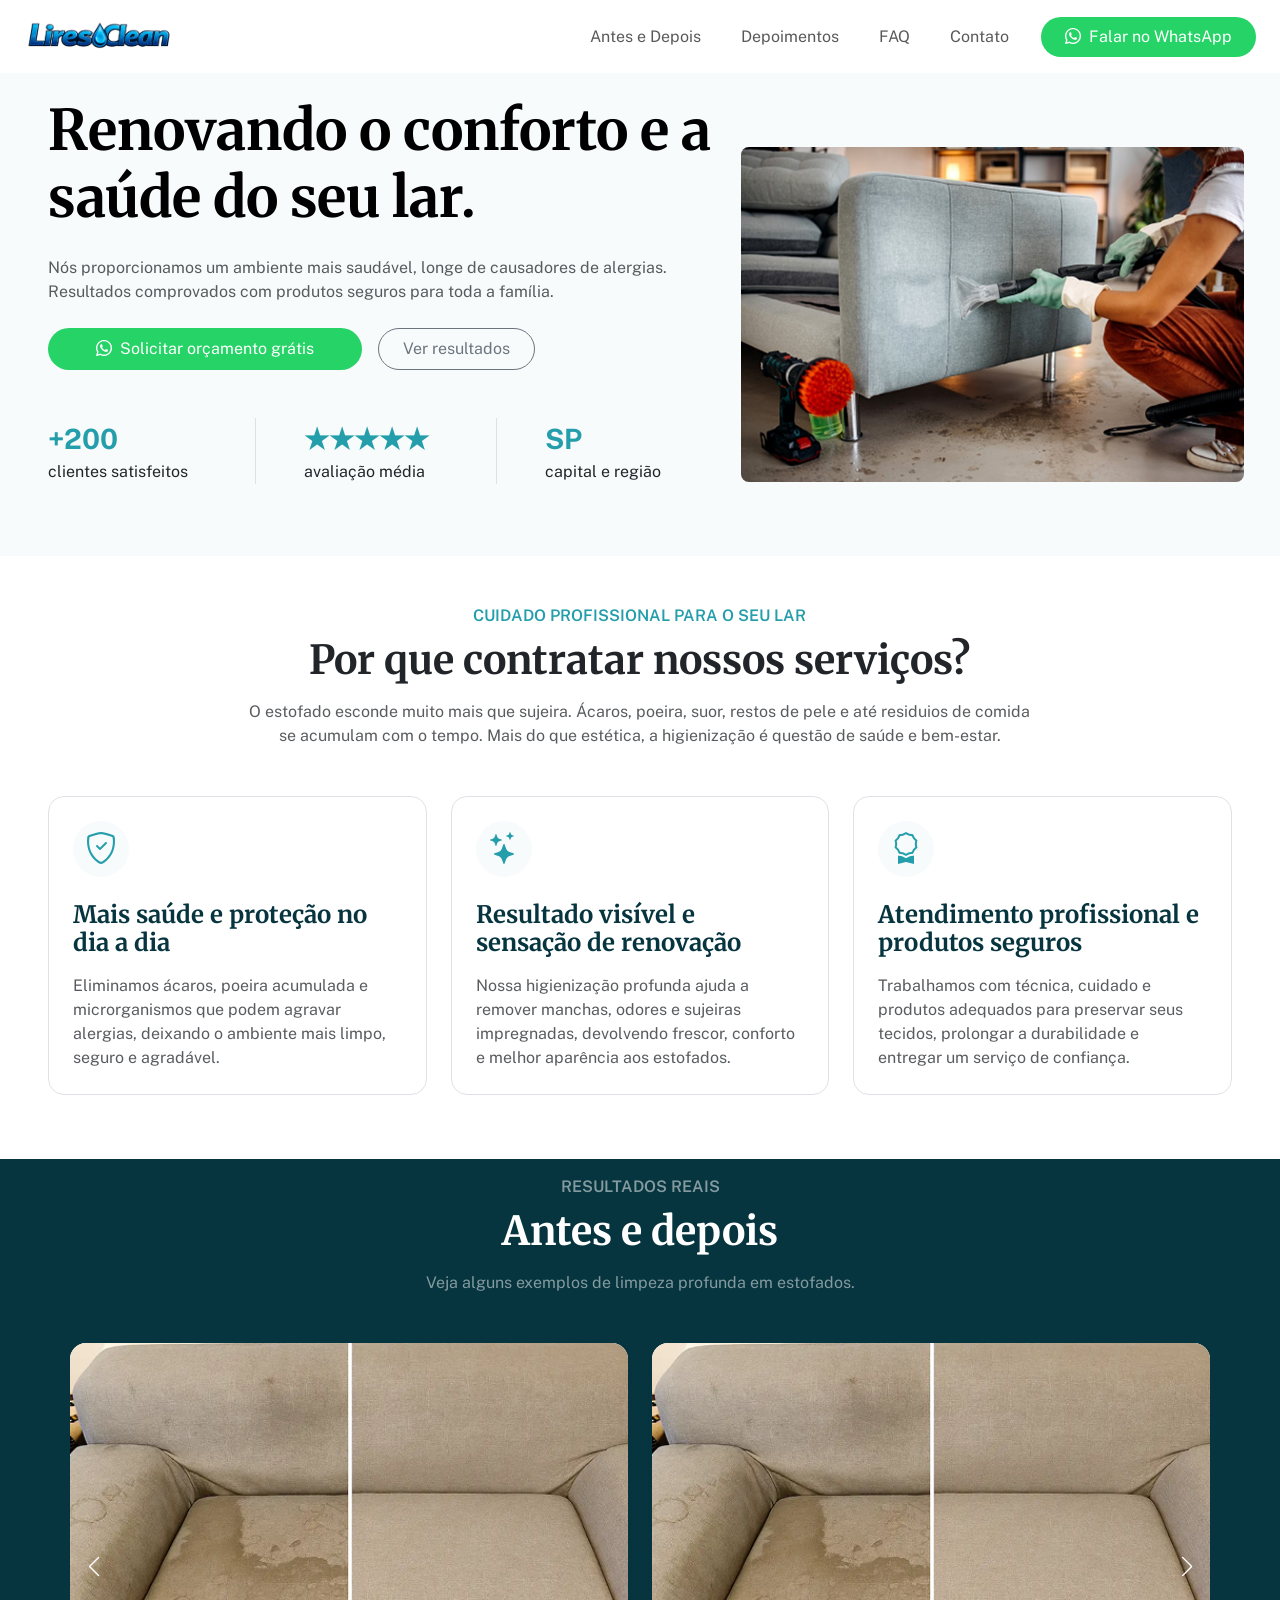
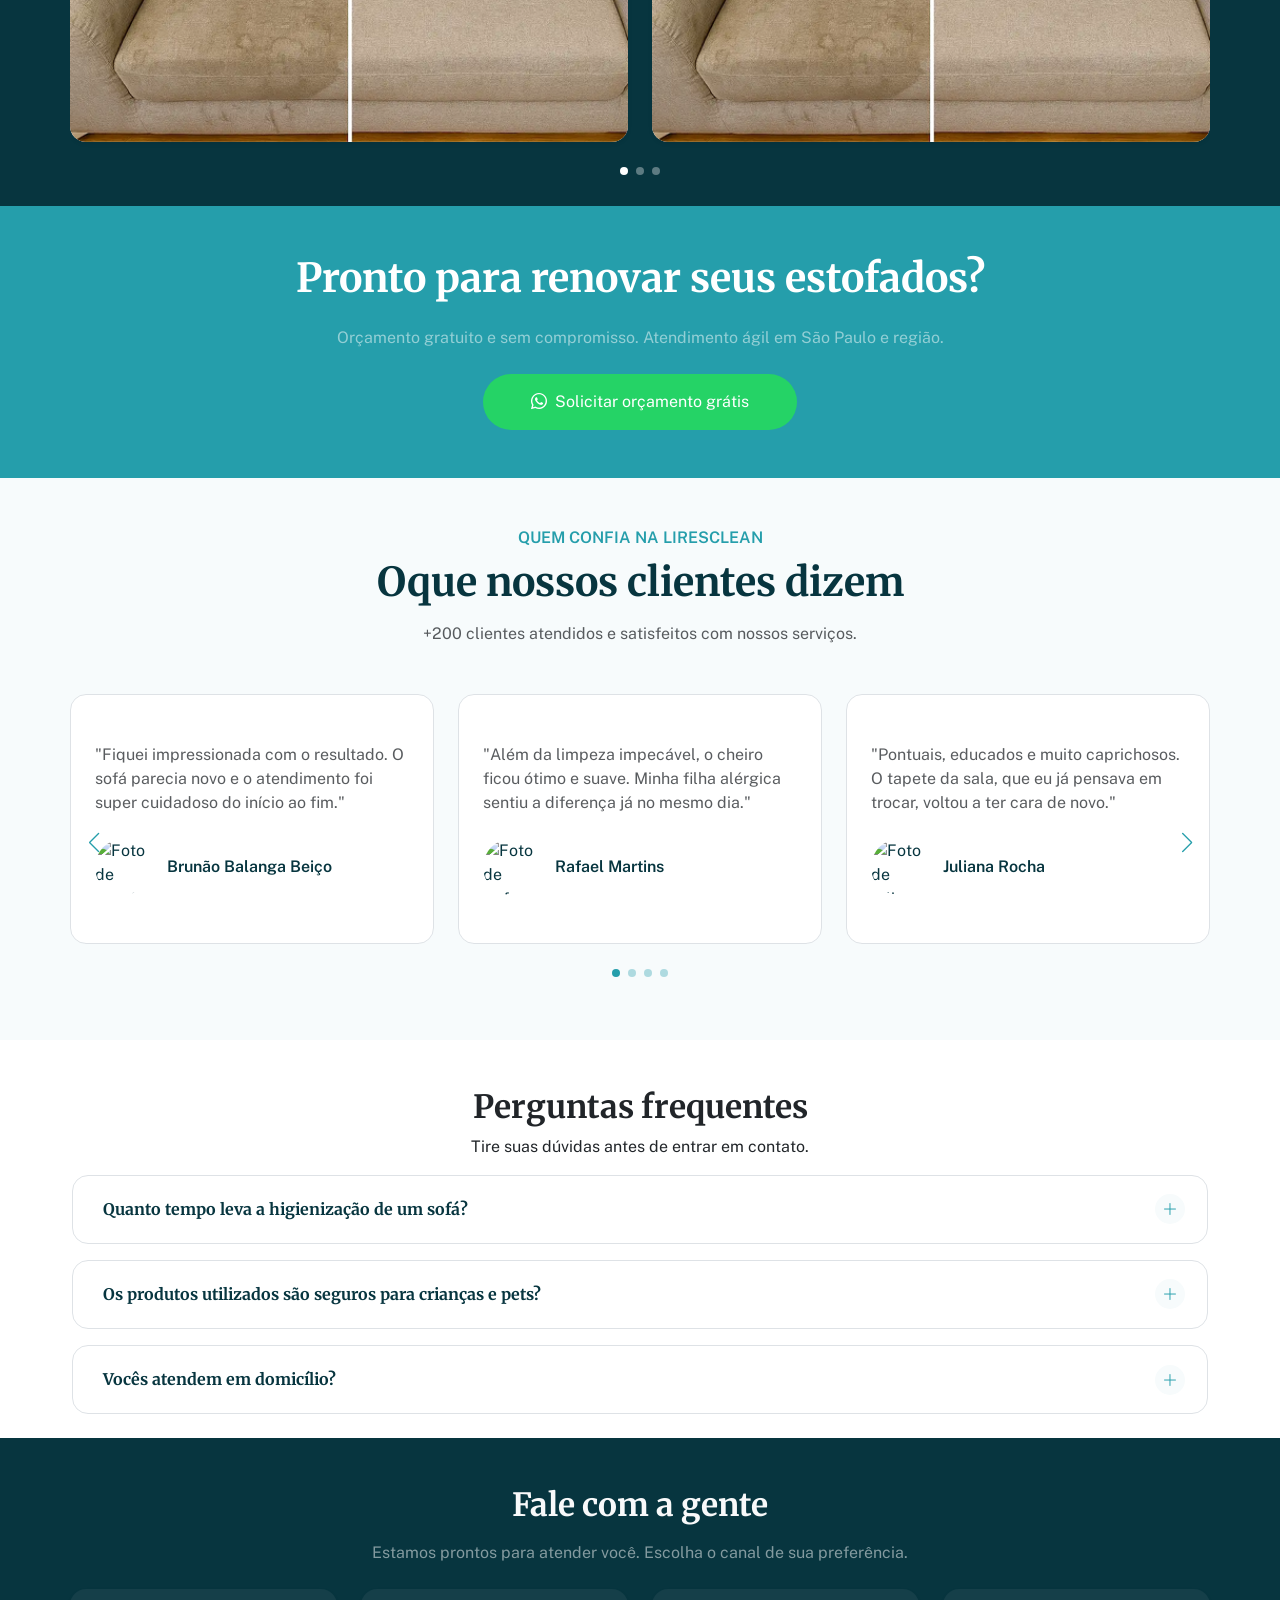
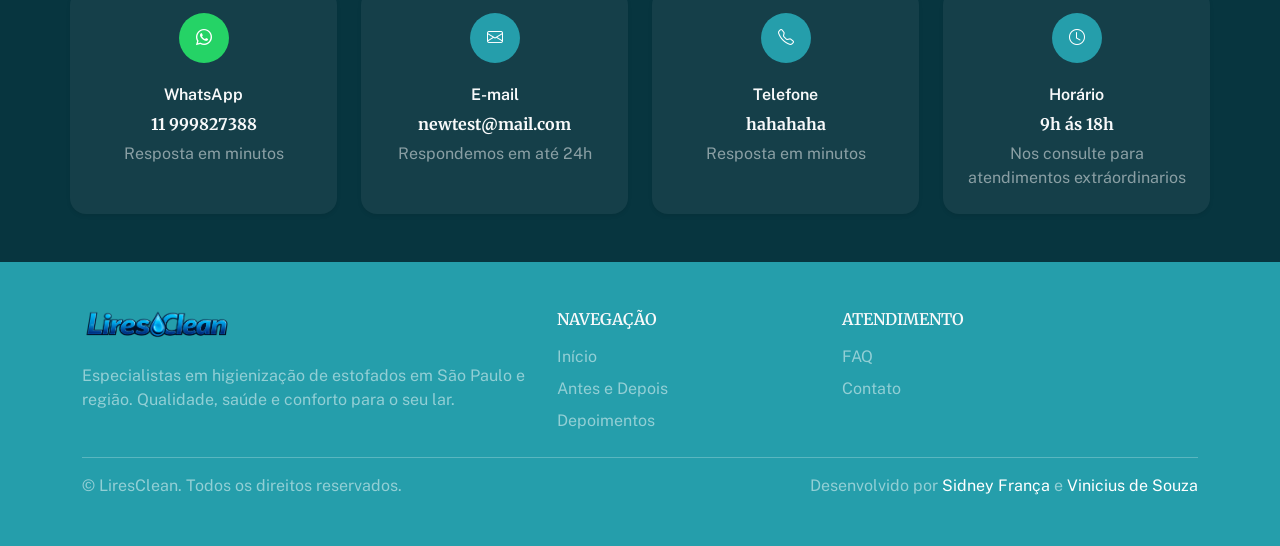
==== index.html @ acdab5f9 "chore: adiciona netlify identity widget" ====
<!doctype html>
<html lang="pt-BR">
  <head>
    <meta charset="UTF-8" />
    <meta name="viewport" content="width=device-width, initial-scale=1.0" />
    <title>
      LiresClean - Limpeza profunda e higienização residencial em São Paulo
    </title>

    <meta
      name="description"
      content="LiresClean oferece limpeza profunda e higienização residencial em São Paulo. Deixe sua casa mais saudável com produtos seguros para toda a família."
    />
    <meta
      name="keywords"
      content="limpeza profunda, higienização residencial, limpeza de estofados, limpeza de tapetes, São Paulo, casa saudável"
    />
    <meta name="author" content="LiresClean" />
    <meta name="robots" content="index, follow" />

    <link
      rel="apple-touch-icon"
      sizes="180x180"
      href="/assets/images/favicon/apple-touch-icon.png"
    />
    <link
      rel="icon"
      type="image/png"
      sizes="32x32"
      href="/assets/images/favicon/favicon-32x32.png"
    />
    <link
      rel="icon"
      type="image/png"
      sizes="16x16"
      href="/assets/images/favicon/favicon-16x16.png"
    />
    <link rel="manifest" href="/assets/images/favicon/site.webmanifest" />
    <script src="https://identity.netlify.com/v1/netlify-identity-widget.js"></script>

    <link rel="preconnect" href="https://fonts.googleapis.com" />
    <link rel="preconnect" href="https://fonts.gstatic.com" crossorigin />
    <link
      href="https://fonts.googleapis.com/css2?family=Merriweather:wght@700;900&family=Public+Sans:wght@400;500;600;700&display=swap"
      rel="stylesheet"
    />

    <link
      href="https://cdn.jsdelivr.net/npm/bootstrap@5.3.8/dist/css/bootstrap.min.css"
      rel="stylesheet"
      integrity="sha384-sRIl4kxILFvY47J16cr9ZwB07vP4J8+LH7qKQnuqkuIAvNWLzeN8tE5YBujZqJLB"
      crossorigin="anonymous"
    />

    <script
      src="https://cdn.jsdelivr.net/npm/bootstrap@5.3.8/dist/js/bootstrap.bundle.min.js"
      integrity="sha384-FKyoEForCGlyvwx9Hj09JcYn3nv7wiPVlz7YYwJrWVcXK/BmnVDxM+D2scQbITxI"
      crossorigin="anonymous"
      defer
    ></script>

    <script
      src="https://cdn.jsdelivr.net/npm/swiper@11/swiper-bundle.min.js"
      defer
    ></script>
    <script src="https://unpkg.com/aos@2.3.4/dist/aos.js" defer></script>
    <script src="./assets/js/content.js" defer></script>
    <script src="./assets/js/base.js" defer></script>

    <meta property="og:type" content="website" />
    <meta property="og:site_name" content="LiresClean" />
    <meta property="og:locale" content="pt_BR" />
    <meta
      property="og:title"
      content="LiresClean - Limpeza profunda e higienização residencial em São Paulo"
    />
    <meta
      property="og:description"
      content="Ambientes mais saudáveis, com limpeza profunda e produtos seguros para toda a família."
    />

    <link
      rel="stylesheet"
      href="https://cdn.jsdelivr.net/npm/bootstrap-icons@1.13.1/font/bootstrap-icons.min.css"
    />
    <link
      rel="stylesheet"
      href="https://cdn.jsdelivr.net/npm/swiper@11/swiper-bundle.min.css"
    />
    <link rel="stylesheet" href="https://unpkg.com/aos@2.3.4/dist/aos.css" />
    <link rel="stylesheet" href="./assets/css/base.css" />
  </head>

  <body>
    <header>
      <nav
        class="navbar navbar-expand-lg bg-brand-light bg-white py-3 px-3 px-lg-4"
        aria-label="Eleventh navbar example"
      >
        <div class="container-fluid px-0">
          <a
            class="navbar-brand d-flex align-items-center me-0"
            href="#hero-section"
          >
            <img
              src="assets/images/logo.png"
              alt="LiresClean Logo"
              class="img-fluid"
              style="width: 150px"
            />
          </a>

          <button
            class="navbar-toggler border-0 px-0"
            type="button"
            data-bs-toggle="collapse"
            data-bs-target="#navbarsExample09"
            aria-controls="navbarsExample09"
            aria-expanded="false"
            aria-label="Toggle navigation"
          >
            <span class="navbar-toggler-icon"></span>
          </button>

          <div class="collapse navbar-collapse pt-3 pt-lg-0" id="navbarsExample09">
            <ul
              class="navbar-nav ms-auto mb-3 mb-lg-0 align-items-lg-center gap-lg-2"
            >
              <li class="nav-item">
                <a class="nav-link px-lg-3" href="#results-section">
                  Antes e Depois
                </a>
              </li>
              <li class="nav-item">
                <a class="nav-link px-lg-3" href="#testemonials-section">
                  Depoimentos
                </a>
              </li>
              <li class="nav-item">
                <a class="nav-link px-lg-3" href="#faq-section"> FAQ </a>
              </li>
              <li class="nav-item">
                <a class="nav-link px-lg-3" href="#contact-section">
                  Contato
                </a>
              </li>
            </ul>

            <div class="d-grid d-lg-flex justify-content-lg-end ms-lg-3">
              <a
                class="btn btn-whatsapp rounded-pill px-4 py-2 d-inline-flex align-items-center justify-content-center gap-2"
                href=""
                data-whatsapp-link
              >
                <i class="bi bi-whatsapp"></i>
                Falar no WhatsApp
              </a>
            </div>
          </div>
        </div>
      </nav>
    </header>

    <main class="">
      <section
        id="hero-section"
        class="bg-brand-light px-3 px-lg-5 py-3 py-lg-4"
        aria-labelledby="hero-title"
      >
        <div class="row align-items-center justify-content-between rounded-3">
          <div class="col-lg-7" data-aos="fade-up">
            <h1 id="hero-title" class="display-4 fw-bold text-body-emphasis">
              Renovando o conforto e a saúde do seu lar
            </h1>
            <p id="hero-description" class="text-muted my-3 my-lg-4 fs-sm">
              Nós proporcionamos um ambiente mais saudável, longe de causadores
              de alergias. Resultados comprovados com produtos seguros para toda
              a família.
            </p>

            <div
              class="d-grid gap-2 d-md-flex justify-content-md-start my-4"
            >
              <a
                class="btn btn-whatsapp rounded-pill px-3 px-md-5 py-2 py-md-2 me-md-2 text-nowrap d-inline-flex align-items-center justify-content-center gap-2"
                href=""
                data-whatsapp-link
              >
                <i class="bi bi-whatsapp"></i>
                Solicitar orçamento grátis
              </a>
              <a
                class="btn btn-outline-secondary rounded-pill px-3 px-md-4 py-2 py-md-2 text-nowrap"
                href="#resultados"
              >
                Ver resultados
              </a>
            </div>

            <div
              class="d-flex flex-row flex-nowrap my-3 my-md-5"
            >
              <div class="d-flex flex-column flex-fill mb-0">
                <span class="fw-bold fs-3 fs-lg-2 text-brand">+200</span>
                <span class="fs-sm">clientes satisfeitos</span>
              </div>
              <div
                class="d-flex flex-column flex-fill mb-0 border-start ps-3 ps-md-5"
              >
                <span class="fw-bold fs-3 fs-lg-2 text-brand">★★★★★</span>
                <span class="fs-sm">avaliação média</span>
              </div>
              <div
                class="d-flex flex-column flex-fill mb-0 border-start ps-3 ps-md-5"
              >
                <span class="fw-bold fs-3 fs-lg-2 text-brand">SP</span>
                <span class="fs-sm">capital e região</span>
              </div>
            </div>
          </div>
          <div
            class="col-lg-5 px-2 px-lg-0 mt-3 mt-lg-0"
            data-aos="fade-left"
            data-aos-delay="100"
          >
            <img
              id="hero-image"
              class="rounded-3 img-fluid"
              src="./assets/images/hero-img.png"
              alt="Equipe LiresClean realizando limpeza profissional de estofados em São Paulo"
              loading="lazy"
            />
          </div>
        </div>
      </section>

      <section
        id="cards-section"
        class="p-4 p-md-5"
        aria-label="Nossos serviços"
        data-aos="fade-up"
      >
        <div class="row justify-content-center" data-aos="fade-up">
          <div class="col-lg-8 text-center">
            <p class="text-uppercase fw-semibold text-brand mb-2">
              Cuidado profissional para o seu lar
            </p>
            <h2 class="h1 fw-bold text-center mb-3">
              Por que contratar nossos serviços?
            </h2>
            <p class="text-muted mb-5">
             O estofado esconde muito mais que sujeira. Ácaros, poeira, suor, restos de pele e até residuios de comida se acumulam com o tempo. Mais do que estética, a higienização é questão de saúde e bem-estar.
            </p>
          </div>
        </div>

        <div class="row row-cols-1 row-cols-md-3 g-4">
          <div class="col" data-aos="fade-up" data-aos-delay="0">
            <article class="card h-100 border border-1 rounded-4">
              <div class="card-body d-flex flex-column p-3 p-lg-4">
                <div
                  class="testimonial-avatar mb-4 d-inline-flex align-items-center justify-content-center rounded-circle bg-brand-light text-brand fs-2"
                >
                  <i class="bi bi-shield-check" aria-hidden="true"></i>
                </div>
                <h3 class="card-title fw-bold h4 mb-3 text-brand-dark">
                  Mais saúde e proteção no dia a dia
                </h3>
                <p class="card-text text-muted mb-0">
                  Eliminamos ácaros, poeira acumulada e microrganismos que podem
                  agravar alergias, deixando o ambiente mais limpo, seguro e
                  agradável.
                </p>
              </div>
            </article>
          </div>

          <div class="col" data-aos="fade-up" data-aos-delay="100">
            <article class="card h-100 border border-1 rounded-4">
              <div class="card-body d-flex flex-column p-3 p-lg-4">
                <div
                  class="testimonial-avatar mb-4 d-inline-flex align-items-center justify-content-center rounded-circle bg-brand-light text-brand fs-2"
                >
                  <i class="bi bi-stars" aria-hidden="true"></i>
                </div>
                <h3 class="card-title fw-bold h4 mb-3 text-brand-dark">
                  Resultado visível e sensação de renovação
                </h3>
                <p class="card-text text-muted mb-0">
                  Nossa higienização profunda ajuda a remover manchas, odores e
                  sujeiras impregnadas, devolvendo frescor, conforto e melhor
                  aparência aos estofados.
                </p>
              </div>
            </article>
          </div>

          <div class="col" data-aos="fade-up" data-aos-delay="200">
            <article class="card h-100 border border-1 rounded-4">
              <div class="card-body d-flex flex-column p-3 p-lg-4">
                <div
                  class="testimonial-avatar mb-4 d-inline-flex align-items-center justify-content-center rounded-circle bg-brand-light text-brand fs-2"
                >
                  <i class="bi bi-award" aria-hidden="true"></i>
                </div>
                <h3 class="card-title fw-bold h4 mb-3 text-brand-dark">
                  Atendimento profissional e produtos seguros
                </h3>
                <p class="card-text text-muted mb-0">
                  Trabalhamos com técnica, cuidado e produtos adequados para
                  preservar seus tecidos, prolongar a durabilidade e entregar um
                  serviço de confiança.
                </p>
              </div>
            </article>
          </div>
        </div>
      </section>

      <section
        id="results-section"
        class="bg-brand-dark px-3 px-lg-5 py-3 mt-3"
        data-aos="fade-up"
      >
        <div class="container px-0">
          <div
            class="row justify-content-center text-center mb-4 mb-lg-5"
            data-aos="fade-up"
          >
            <div class="col-lg-8">
              <p class="text-uppercase fw-semibold text-white-50 mb-2">
                Resultados reais
              </p>
              <h2 id="results-title" class="display-6 fw-bold text-white mb-3">
                Antes e depois
              </h2>
              <p class="text-white-50 mb-0">
                Veja alguns exemplos de limpeza profunda em estofados.
              </p>
            </div>
          </div>

          <!-- //SWIPPER DO ANTES E DEPOIS AQUI -->
          <div class="swiper results-swiper" data-aos="zoom-in-up">
            <div class="swiper-wrapper mb-5"></div>

            <div class="swiper-pagination"></div>
            <div class="swiper-button-prev text-white"></div>
            <div class="swiper-button-next text-white"></div>
          </div>
          <!-- //FIM SWIPPER ANTES E DEPOIS -->
        </div>
      </section>

      <section
        id="cta-section"
        class="m-0 bg-brand-primary p-5 text-center"
        data-aos="fade-up"
      >
        <h2 class="h1 text-white fw-bold mb-4" data-aos="fade-up">
          Pronto para renovar seus estofados?
        </h2>
        <p class="text-white-50 mb-4" data-aos="fade-up" data-aos-delay="100">
          Orçamento gratuito e sem compromisso. Atendimento ágil em São Paulo e
          região.
        </p>
        <a
          class="btn btn-whatsapp rounded-pill px-3 px-md-5 py-3 py-md-3 text-nowrap d-inline-flex align-items-center justify-content-center gap-2"
          href=""
          data-whatsapp-link
          data-aos="zoom-in"
          data-aos-delay="150"
        >
          <i class="bi bi-whatsapp"></i>
          Solicitar orçamento grátis
        </a>
      </section>

      <section
        id="testemonials-section"
        class="px-3 px-lg-5 py-5 bg-brand-light"
        data-aos="fade-up"
      >
        <div class="container px-0">
          <div
            class="row justify-content-center text-center mb-4 mb-lg-5"
            data-aos="fade-up"
          >
            <div class="col-lg-8">
              <p class="text-uppercase fw-semibold text-brand mb-2">
                Quem confia na LiresClean
              </p>
              <h2 class="display-6 fw-bold text-brand-dark mb-3">
                Oque nossos clientes dizem
              </h2>
              <p class="text-muted mb-0">
                +200 clientes atendidos e satisfeitos com nossos serviços.
              </p>
            </div>
          </div>

          <div
            class="swiper testimonials-swiper"
            data-aos="zoom-in-up"
            data-aos-delay="100"
          >
            <div class="swiper-wrapper mb-5"></div>

            <div class="swiper-pagination"></div>
            <div class="swiper-button-prev text-brand"></div>
            <div class="swiper-button-next text-brand"></div>
          </div>
        </div>
      </section>

      <section id="faq-section" class="m-4 px-md-5" data-aos="fade-up">
        <h2 class="text-center fw-bold mt-5" data-aos="fade-up">
          Perguntas frequentes
        </h2>
        <p class="text-center" data-aos="fade-up" data-aos-delay="100">
          Tire suas dúvidas antes de entrar em contato.
        </p>
        <div id="faqAccordion"></div>
      </section>

      <section
        id="contact-section"
        class="bg-brand-dark text-light px-3 px-lg-5 py-5"
        data-aos="fade-up"
      >
        <div class="container px-0">
          <h2 class="pb-2 text-center fw-bold" data-aos="fade-up">
            Fale com a gente
          </h2>
          <p
            class="text-white-50 mb-4 text-center"
            data-aos="fade-up"
            data-aos-delay="100"
          >
            Estamos prontos para atender você. Escolha o canal de sua
            preferência.
          </p>

          <div
            class="row row-cols-1 row-cols-sm-2 row-cols-lg-4 g-3 g-lg-4 justify-content-center"
          >
            <div class="col d-flex" data-aos="fade-up" data-aos-delay="0">
              <div
                class="card feature-card h-100 w-100 border-0 rounded-4 text-light bg-brand-back shadow-sm"
              >
                <div
                  class="card-body d-flex flex-column align-items-center text-center p-4"
                >
                  <div
                    class="feature-icon mb-3 d-flex align-items-center justify-content-center rounded-circle bg-whatsapp"
                    style="width: 50px; height: 50px"
                  >
                    <i class="bi bi-whatsapp text-white"></i>
                  </div>
                  <p class="m-0 mt-1 fw-semibold">WhatsApp</p>
                  <h3
                    id="contact-whatsapp-number"
                    class="mt-2 mb-2 fw-bold fs-6"
                  >
                    (11) 9999-9999
                  </h3>
                  <p class="mb-0 text-white-50">Resposta em minutos</p>
                </div>
              </div>
            </div>

            <div class="col d-flex" data-aos="fade-up" data-aos-delay="100">
              <div
                class="card feature-card h-100 w-100 border-0 rounded-4 text-light bg-brand-back shadow-sm"
              >
                <div
                  class="card-body d-flex flex-column align-items-center text-center p-4"
                >
                  <div
                    class="feature-icon mb-3 d-flex align-items-center justify-content-center rounded-circle bg-brand-primary"
                    style="width: 50px; height: 50px"
                  >
                    <i class="bi bi-envelope text-white"></i>
                  </div>
                  <p class="m-0 mt-1 fw-semibold">E-mail</p>
                  <h3 id="contact-email" class="mt-2 mb-2 fw-bold fs-6">
                    contato@liresclean.com.br
                  </h3>
                  <p class="mb-0 text-white-50">Respondemos em até 24h</p>
                </div>
              </div>
            </div>

            <div class="col d-flex" data-aos="fade-up" data-aos-delay="200">
              <div
                class="card feature-card h-100 w-100 border-0 rounded-4 text-light bg-brand-back shadow-sm"
              >
                <div
                  class="card-body d-flex flex-column align-items-center text-center p-4"
                >
                  <div
                    class="feature-icon mb-3 d-flex align-items-center justify-content-center rounded-circle bg-brand-primary"
                    style="width: 50px; height: 50px"
                  >
                    <i class="bi bi-telephone text-white"></i>
                  </div>
                  <p class="m-0 mt-1 fw-semibold">Telefone</p>
                  <h3 id="contact-phone" class="mt-2 mb-2 fw-bold fs-6">
                    +55 9999-9999
                  </h3>
                  <p class="mb-0 text-white-50">Resposta em minutos</p>
                </div>
              </div>
            </div>

            <div class="col d-flex" data-aos="fade-up" data-aos-delay="300">
              <div
                class="card feature-card h-100 w-100 border-0 rounded-4 text-light bg-brand-back shadow-sm"
              >
                <div
                  class="card-body d-flex flex-column align-items-center text-center p-4"
                >
                  <div
                    class="feature-icon mb-3 d-flex align-items-center justify-content-center rounded-circle bg-brand-primary"
                    style="width: 50px; height: 50px"
                  >
                    <i class="bi bi-clock text-white"></i>
                  </div>
                  <p class="m-0 mt-1 fw-semibold">Horário</p>
                  <h3 id="contact-hours" class="mt-2 mb-2 fw-bold fs-6">
                    Seg–Sex: 8h–18h
                  </h3>
                  <p class="mb-0 text-white-50">Nos consulte para atendimentos extráordinarios</p>
                </div>
              </div>
            </div>
          </div>
        </div>
      </section>
    </main>

    <footer class="bg-brand-primary text-light py-5">
      <div class="container">
        <div class="row g-4 align-items-start">
          <div class="col-lg-5">
            <a class="d-inline-block mb-3" href="#hero-section">
              <img
                src="assets/images/logo.png"
                alt="LiresClean"
                class="img-fluid"
                style="width: 150px"
              />
            </a>
            <p class="text-white-50 mb-3">
              Especialistas em higienização de estofados em São Paulo e região.
              Qualidade, saúde e conforto para o seu lar.
            </p>
          </div>

          <div class="col-6 col-lg-3">
            <h3 class="h6 text-uppercase fw-semibold mb-3">Navegação</h3>
            <ul class="nav flex-column gap-2">
              <li class="nav-item">
                <a href="#hero-section" class="nav-link p-0 text-white-50"
                  >Início</a
                >
              </li>

              <li class="nav-item">
                <a href="#results-section" class="nav-link p-0 text-white-50"
                  >Antes e Depois</a
                >
              </li>
              <li class="nav-item">
                <a
                  href="#testemonials-section"
                  class="nav-link p-0 text-white-50"
                  >Depoimentos</a
                >
              </li>
            </ul>
          </div>

          <div class="col-6 col-lg-4">
            <h3 class="h6 text-uppercase fw-semibold mb-3">Atendimento</h3>
            <ul class="nav flex-column gap-2 mb-3">
              <li class="nav-item">
                <a href="#faq-section" class="nav-link p-0 text-white-50"
                  >FAQ</a
                >
              </li>
              <li class="nav-item">
                <a href="#contact-section" class="nav-link p-0 text-white-50"
                  >Contato</a
                >
              </li>
            </ul>
          </div>
        </div>

        <div class="border-top border-light border-opacity-25 mt-4 pt-3">
          <div
            class="d-flex flex-column flex-lg-row justify-content-between gap-2"
          >
            <p class="text-white-50 mb-0">
              &copy; LiresClean. Todos os direitos reservados.
            </p>
            <p class="text-white-50 mb-0">
              Desenvolvido por
              <a
                href="https://www.linkedin.com/in/sidney-fran%C3%A7a-86724b28b/"
                class="text-white text-decoration-none"
                >Sidney França</a
              >
              e
              <a href="" class="text-white text-decoration-none"
                >Vinicius de Souza</a
              >
            </p>
          </div>
        </div>
      </div>
    </footer>
    <script>
      if (window.netlifyIdentity) {
        window.netlifyIdentity.on("init", function (user) {
          if (!user) {
            window.netlifyIdentity.on("login", function () {
              document.location.href = "/admin/";
            });
          }
        });
      }
    </script>
  </body>
</html>
---- assets/css/base.css ----
* {
  box-sizing: border-box;
}

:root {
  --color-primary: #259eab;
  --color-dark: #07353f;
  --color-back: #153F49;
  --color-light: #f7fbfc;
  --color-whatsapp-green: #25d366;

  --font-heading: "Merriweather", serif;
  --font-body: "Public Sans", sans-serif;

  --bs-body-font-family: var(--font-body);
}

body {
  margin: 0;
  font-family: var(--font-body);
}

h1,
h2,
h3,
h4,
h5,
h6,
.navbar-brand {
  font-family: var(--font-heading);
}

.bg-brand-primary {
  background-color: var(--color-primary);
}

.bg-brand-light {
  background-color: var(--color-light);
}

.text-brand {
  color: var(--color-primary);
}

.text-brand-dark {
  color: var(--color-dark);
}

.bg-brand-dark {
  background-color: var(--color-dark);
}

img {
  max-width: 100%;
  height: auto;
  display: block;
  object-fit: cover;
}

.bg-brand-back {
  background-color: var(--color-back);
}

.bg-whatsapp {
  background-color: var(--color-whatsapp-green);
  color: #fff;
}

.btn-whatsapp {
  background-color: var(--color-whatsapp-green);
  color: #fff;
  border: none;
}

.btn-whatsapp:hover {
  background-color: #1ebd5a;
  color: #fff;
}

a {
  text-decoration: none;
}

.results-swiper .swiper-button-next::after,
.results-swiper .swiper-button-prev::after,
.testimonials-swiper .swiper-button-next::after,
.testimonials-swiper .swiper-button-prev::after {
  font-size: 1.25rem;
}

.results-swiper .swiper-pagination-bullet {
  background: #fff;
  opacity: 0.35;
}

.results-swiper .swiper-pagination-bullet-active {
  opacity: 1;
}

.testimonials-swiper .swiper-pagination-bullet {
  background: var(--color-primary);
  opacity: 0.35;
}

.testimonials-swiper .swiper-pagination-bullet-active {
  opacity: 1;
}

.testimonial-avatar {
  width: 56px;
  height: 56px;
}
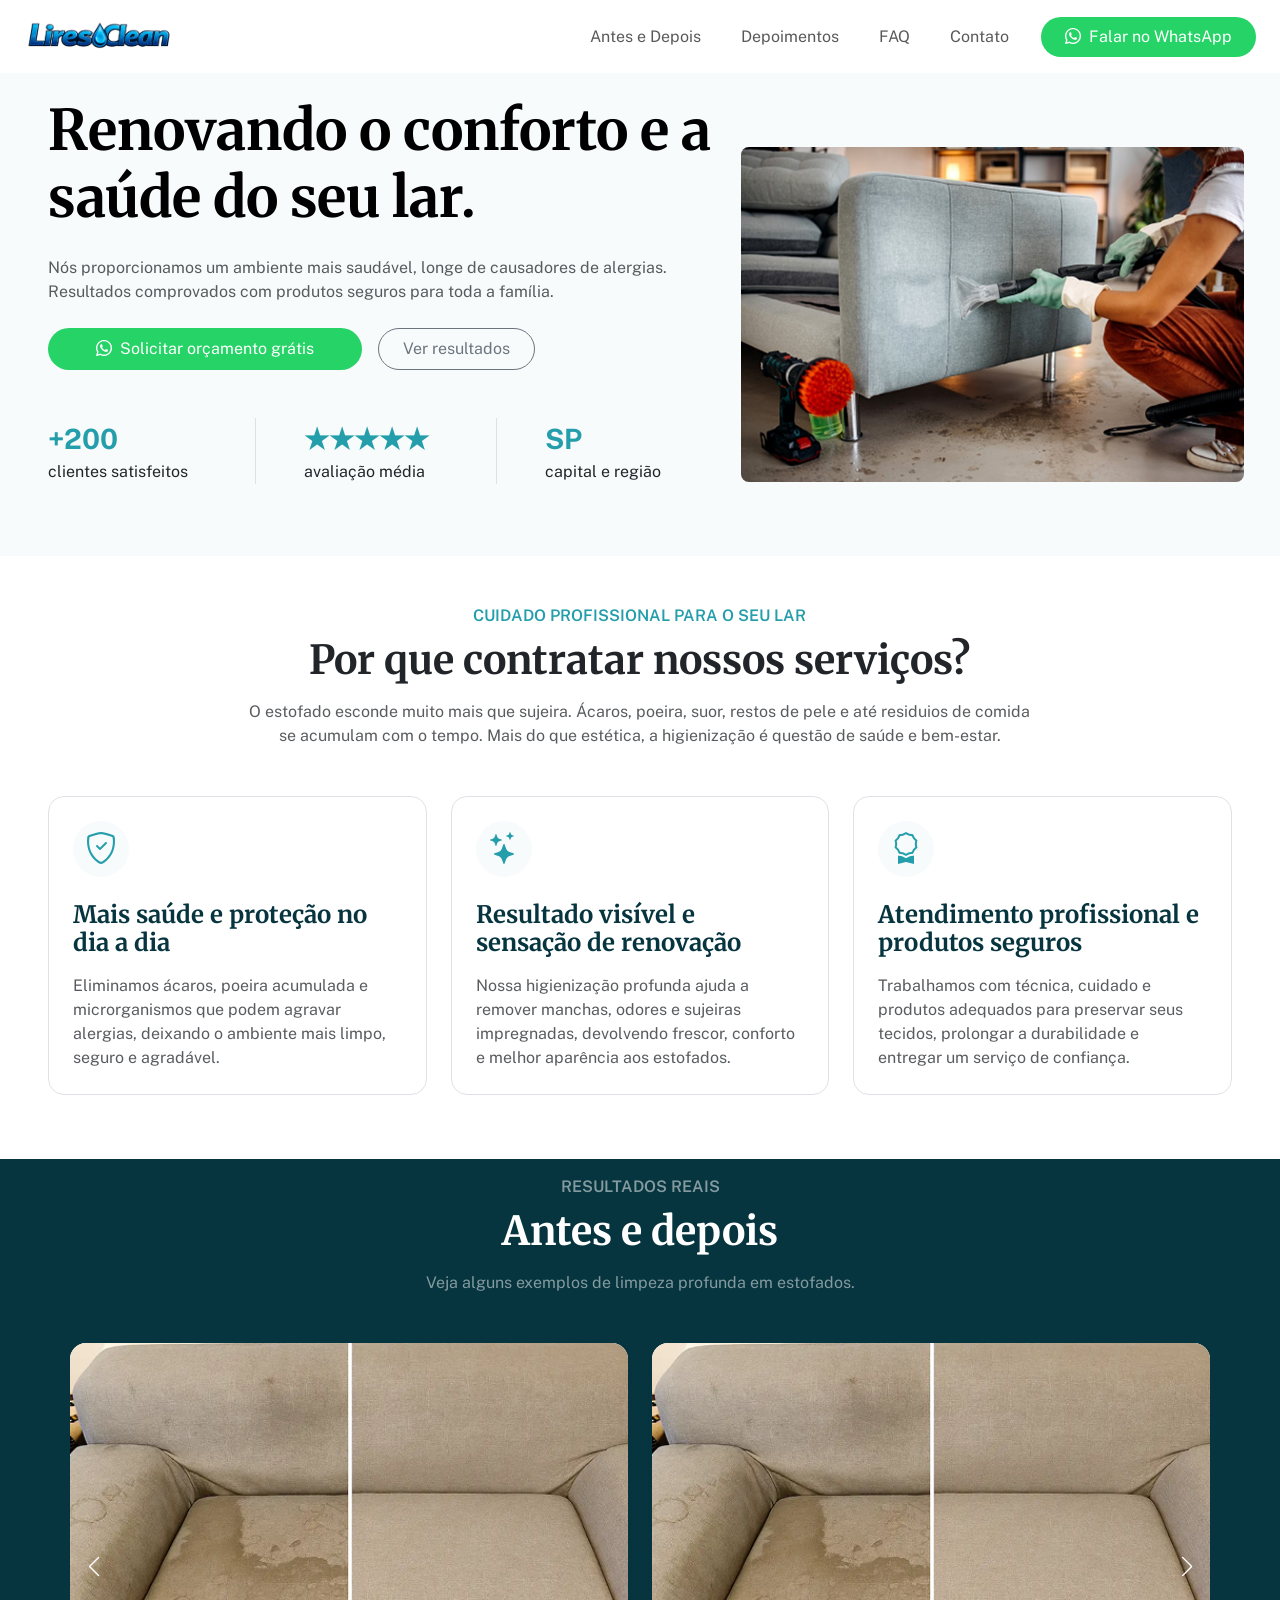
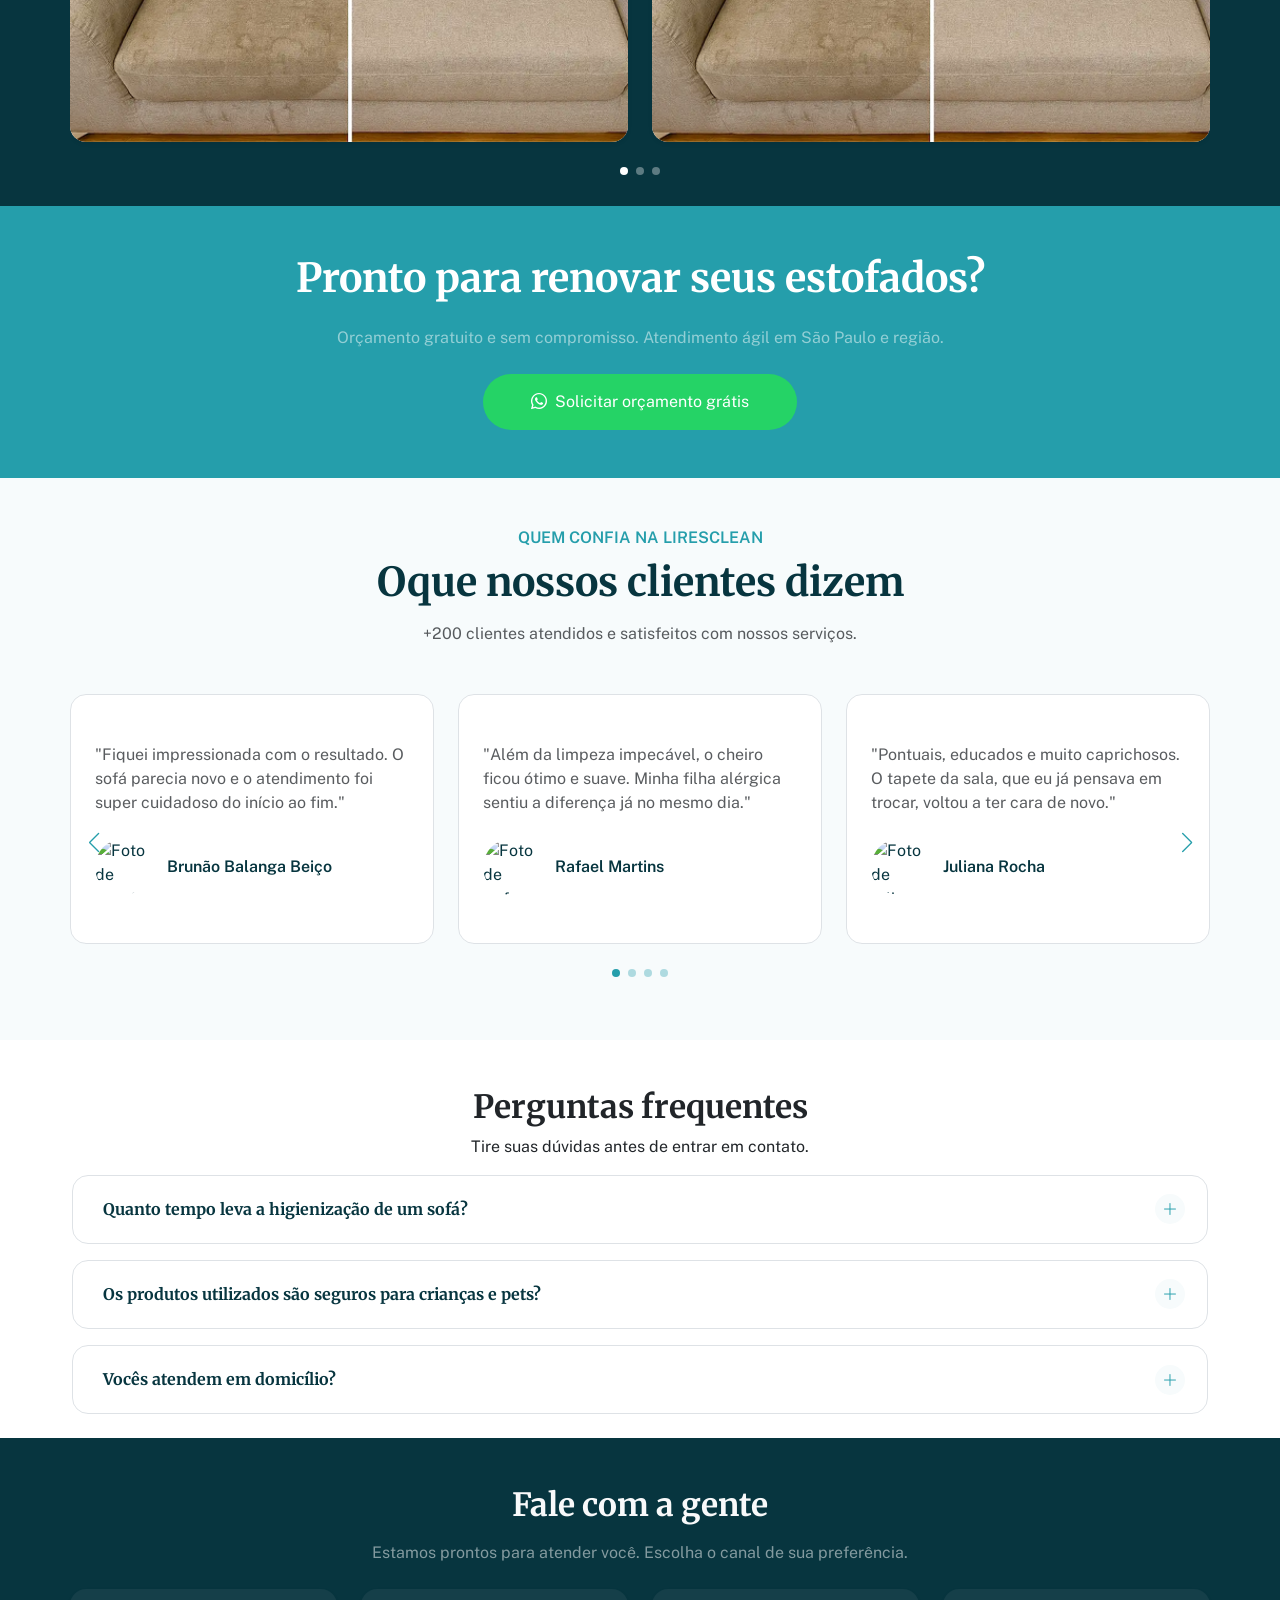
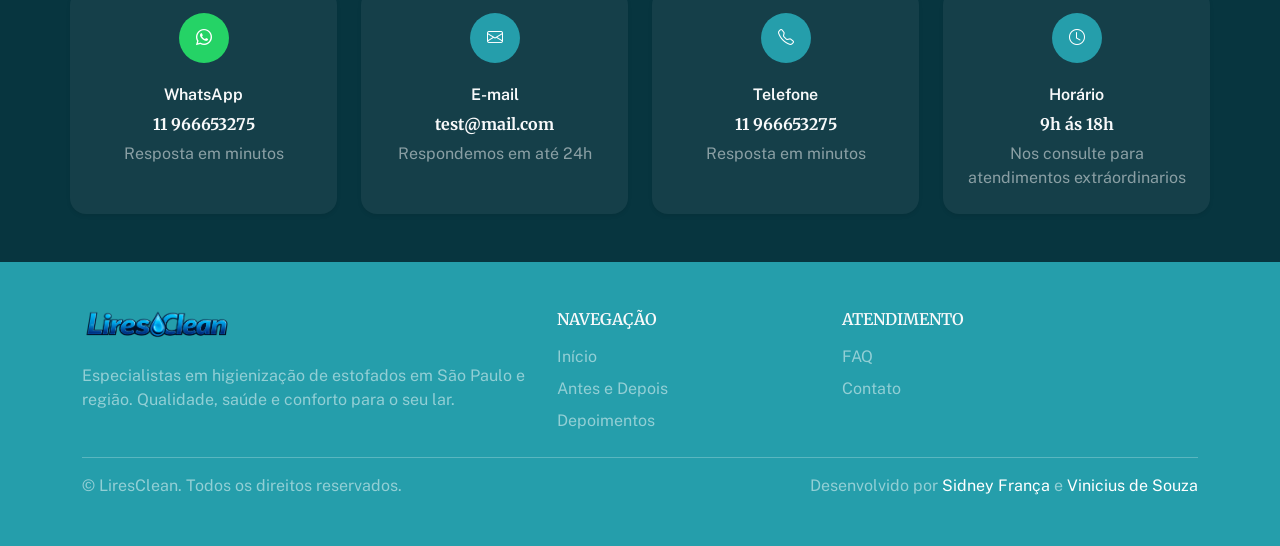
==== commit 776e3ce8: "chore: documenta readme + uso de IA" ====
--- a/index.html
+++ b/index.html
@@ -3,9 +3,7 @@
   <head>
     <meta charset="UTF-8" />
     <meta name="viewport" content="width=device-width, initial-scale=1.0" />
-    <title>
-      LiresClean - Limpeza profunda e higienização residencial em São Paulo
-    </title>
+    <title>LiresClean - Limpeza e higienização de estofados em São Paulo</title>
 
     <meta
       name="description"
@@ -114,15 +112,15 @@
             class="navbar-toggler border-0 px-0"
             type="button"
             data-bs-toggle="collapse"
-            data-bs-target="#navbarsExample09"
-            aria-controls="navbarsExample09"
+            data-bs-target="#navbar"
+            aria-controls="navbar"
             aria-expanded="false"
             aria-label="Toggle navigation"
           >
             <span class="navbar-toggler-icon"></span>
           </button>
 
-          <div class="collapse navbar-collapse pt-3 pt-lg-0" id="navbarsExample09">
+          <div class="collapse navbar-collapse pt-3 pt-lg-0" id="navbar">
             <ul
               class="navbar-nav ms-auto mb-3 mb-lg-0 align-items-lg-center gap-lg-2"
             >
@@ -178,9 +176,7 @@
               a família.
             </p>
 
-            <div
-              class="d-grid gap-2 d-md-flex justify-content-md-start my-4"
-            >
+            <div class="d-grid gap-2 d-md-flex justify-content-md-start my-4">
               <a
                 class="btn btn-whatsapp rounded-pill px-3 px-md-5 py-2 py-md-2 me-md-2 text-nowrap d-inline-flex align-items-center justify-content-center gap-2"
                 href=""
@@ -197,9 +193,7 @@
               </a>
             </div>
 
-            <div
-              class="d-flex flex-row flex-nowrap my-3 my-md-5"
-            >
+            <div class="d-flex flex-row flex-nowrap my-3 my-md-5">
               <div class="d-flex flex-column flex-fill mb-0">
                 <span class="fw-bold fs-3 fs-lg-2 text-brand">+200</span>
                 <span class="fs-sm">clientes satisfeitos</span>
@@ -249,7 +243,10 @@
               Por que contratar nossos serviços?
             </h2>
             <p class="text-muted mb-5">
-             O estofado esconde muito mais que sujeira. Ácaros, poeira, suor, restos de pele e até residuios de comida se acumulam com o tempo. Mais do que estética, a higienização é questão de saúde e bem-estar.
+              O estofado esconde muito mais que sujeira. Ácaros, poeira, suor,
+              restos de pele e até residuios de comida se acumulam com o tempo.
+              Mais do que estética, a higienização é questão de saúde e
+              bem-estar.
             </p>
           </div>
         </div>
@@ -530,7 +527,9 @@
                   <h3 id="contact-hours" class="mt-2 mb-2 fw-bold fs-6">
                     Seg–Sex: 8h–18h
                   </h3>
-                  <p class="mb-0 text-white-50">Nos consulte para atendimentos extráordinarios</p>
+                  <p class="mb-0 text-white-50">
+                    Nos consulte para atendimentos extráordinarios
+                  </p>
                 </div>
               </div>
             </div>
@@ -621,16 +620,6 @@
         </div>
       </div>
     </footer>
-    <script>
-      if (window.netlifyIdentity) {
-        window.netlifyIdentity.on("init", function (user) {
-          if (!user) {
-            window.netlifyIdentity.on("login", function () {
-              document.location.href = "/admin/";
-            });
-          }
-        });
-      }
-    </script>
+    <script></script>
   </body>
 </html>
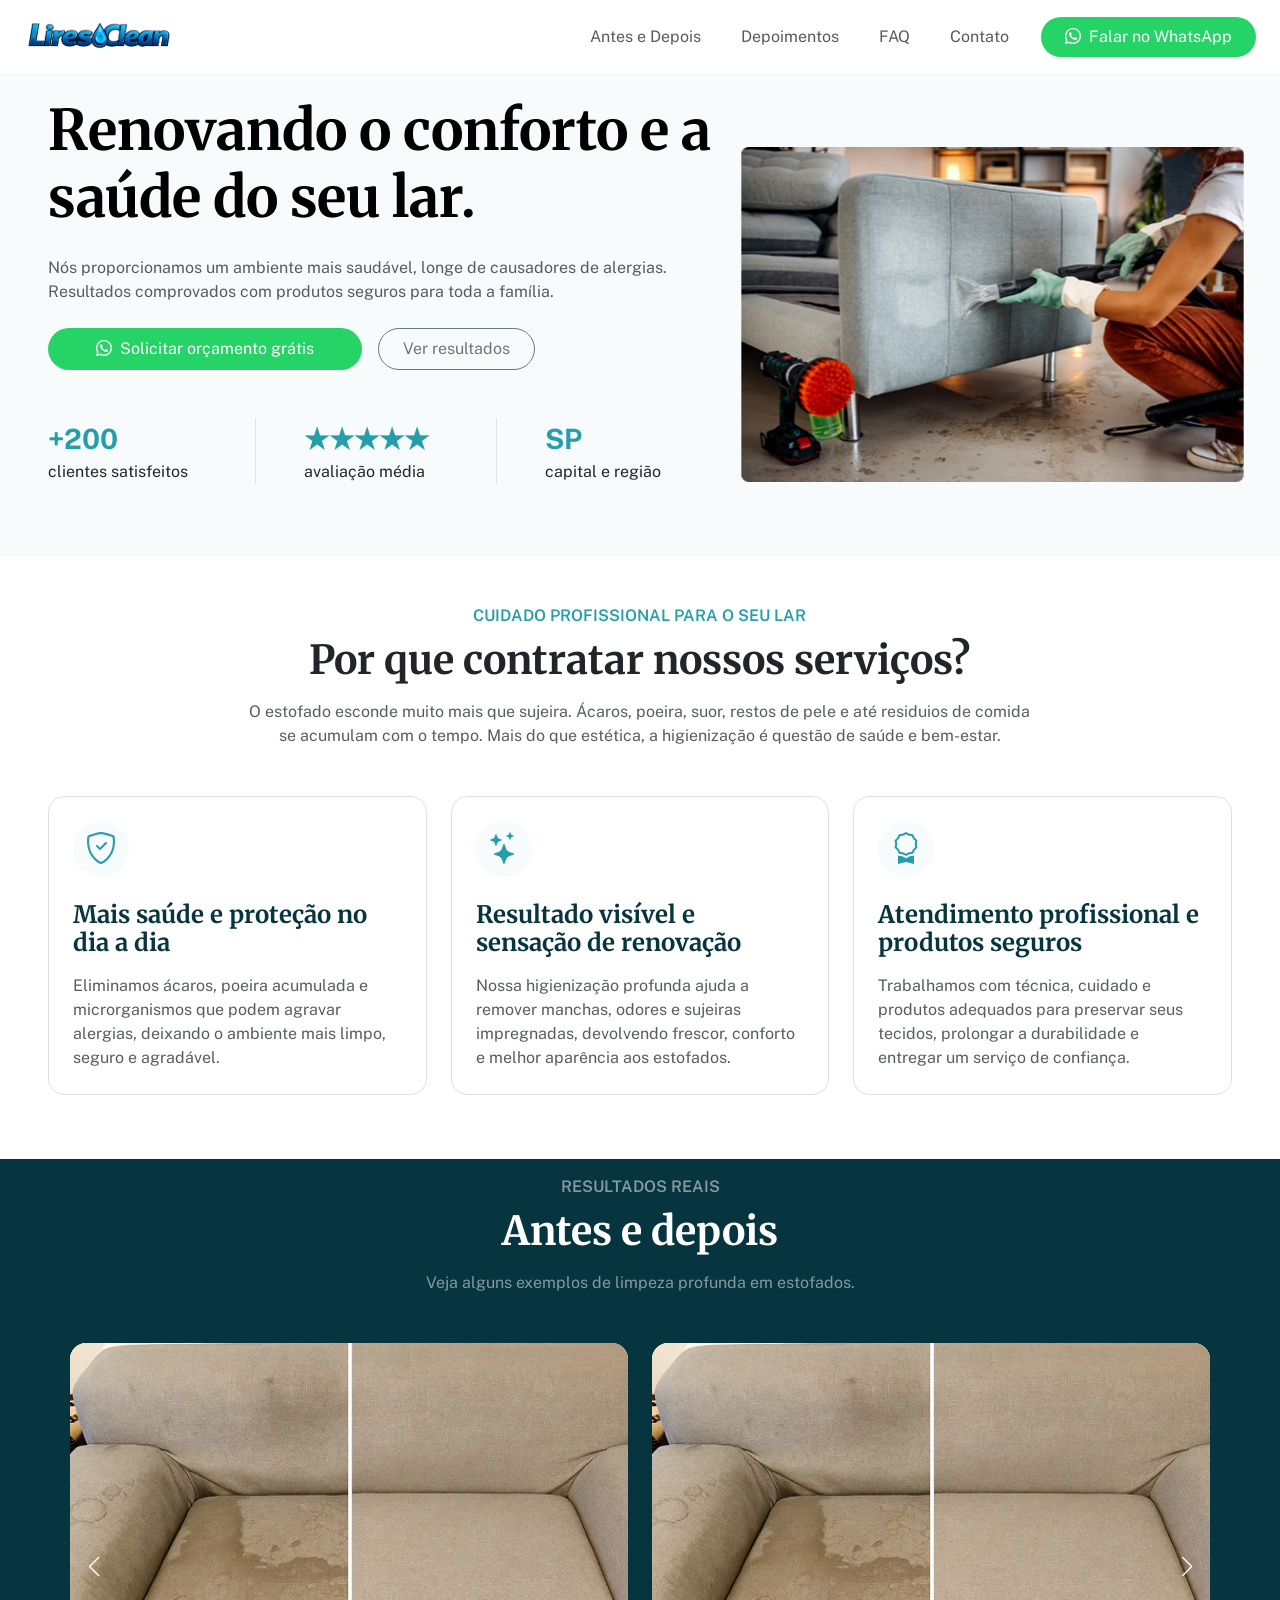
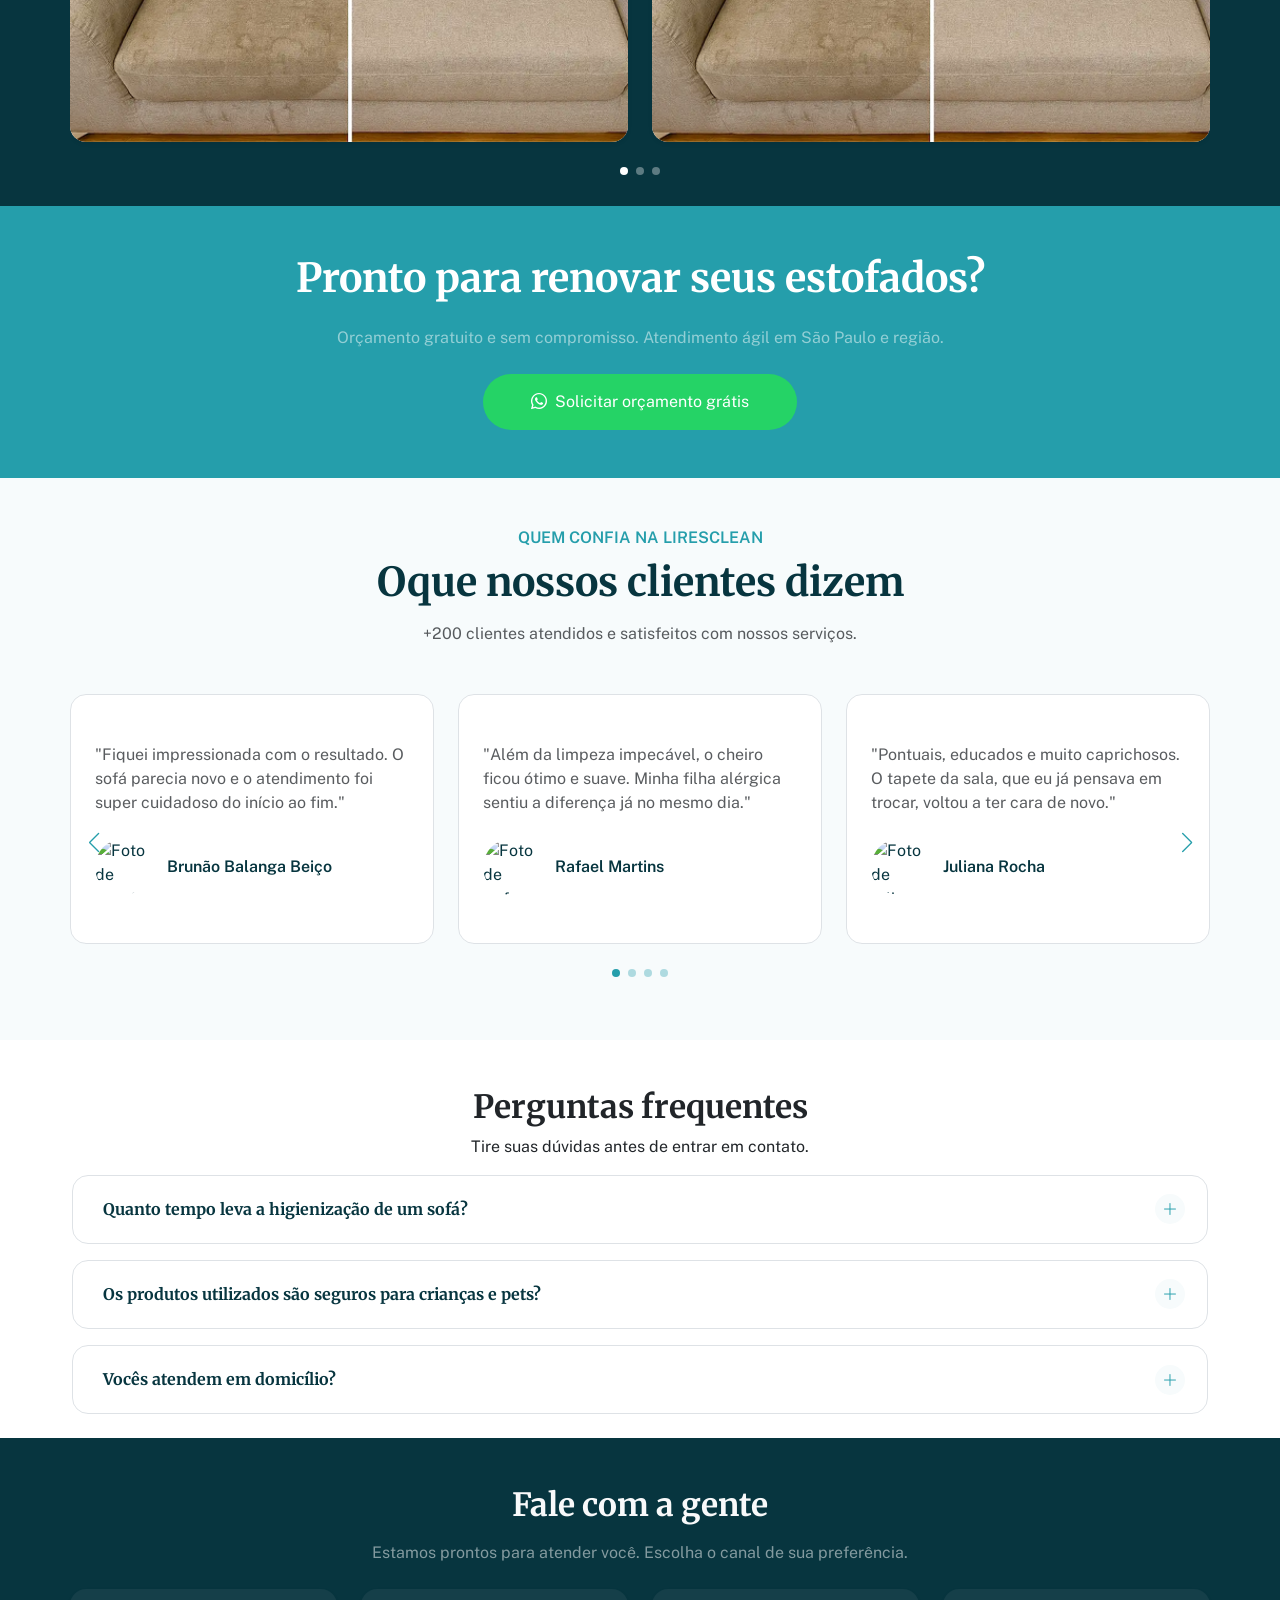
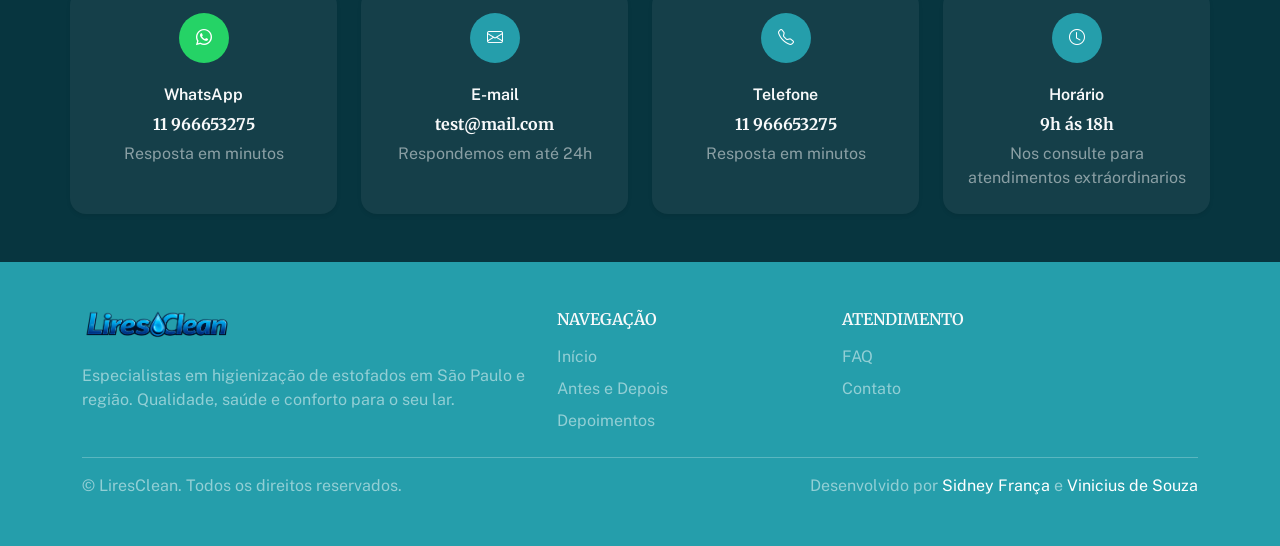
==== commit c8056b16: "style: formata codigo da index" ====
--- a/index.html
+++ b/index.html
@@ -1,625 +1,450 @@
 <!doctype html>
 <html lang="pt-BR">
-  <head>
-    <meta charset="UTF-8" />
-    <meta name="viewport" content="width=device-width, initial-scale=1.0" />
-    <title>LiresClean - Limpeza e higienização de estofados em São Paulo</title>
-
-    <meta
-      name="description"
-      content="LiresClean oferece limpeza profunda e higienização residencial em São Paulo. Deixe sua casa mais saudável com produtos seguros para toda a família."
-    />
-    <meta
-      name="keywords"
-      content="limpeza profunda, higienização residencial, limpeza de estofados, limpeza de tapetes, São Paulo, casa saudável"
-    />
-    <meta name="author" content="LiresClean" />
-    <meta name="robots" content="index, follow" />
-
-    <link
-      rel="apple-touch-icon"
-      sizes="180x180"
-      href="/assets/images/favicon/apple-touch-icon.png"
-    />
-    <link
-      rel="icon"
-      type="image/png"
-      sizes="32x32"
-      href="/assets/images/favicon/favicon-32x32.png"
-    />
-    <link
-      rel="icon"
-      type="image/png"
-      sizes="16x16"
-      href="/assets/images/favicon/favicon-16x16.png"
-    />
-    <link rel="manifest" href="/assets/images/favicon/site.webmanifest" />
-    <script src="https://identity.netlify.com/v1/netlify-identity-widget.js"></script>
-
-    <link rel="preconnect" href="https://fonts.googleapis.com" />
-    <link rel="preconnect" href="https://fonts.gstatic.com" crossorigin />
-    <link
-      href="https://fonts.googleapis.com/css2?family=Merriweather:wght@700;900&family=Public+Sans:wght@400;500;600;700&display=swap"
-      rel="stylesheet"
-    />
-
-    <link
-      href="https://cdn.jsdelivr.net/npm/bootstrap@5.3.8/dist/css/bootstrap.min.css"
-      rel="stylesheet"
-      integrity="sha384-sRIl4kxILFvY47J16cr9ZwB07vP4J8+LH7qKQnuqkuIAvNWLzeN8tE5YBujZqJLB"
-      crossorigin="anonymous"
-    />
-
-    <script
-      src="https://cdn.jsdelivr.net/npm/bootstrap@5.3.8/dist/js/bootstrap.bundle.min.js"
-      integrity="sha384-FKyoEForCGlyvwx9Hj09JcYn3nv7wiPVlz7YYwJrWVcXK/BmnVDxM+D2scQbITxI"
-      crossorigin="anonymous"
-      defer
-    ></script>
-
-    <script
-      src="https://cdn.jsdelivr.net/npm/swiper@11/swiper-bundle.min.js"
-      defer
-    ></script>
-    <script src="https://unpkg.com/aos@2.3.4/dist/aos.js" defer></script>
-    <script src="./assets/js/content.js" defer></script>
-    <script src="./assets/js/base.js" defer></script>
-
-    <meta property="og:type" content="website" />
-    <meta property="og:site_name" content="LiresClean" />
-    <meta property="og:locale" content="pt_BR" />
-    <meta
-      property="og:title"
-      content="LiresClean - Limpeza profunda e higienização residencial em São Paulo"
-    />
-    <meta
-      property="og:description"
-      content="Ambientes mais saudáveis, com limpeza profunda e produtos seguros para toda a família."
-    />
-
-    <link
-      rel="stylesheet"
-      href="https://cdn.jsdelivr.net/npm/bootstrap-icons@1.13.1/font/bootstrap-icons.min.css"
-    />
-    <link
-      rel="stylesheet"
-      href="https://cdn.jsdelivr.net/npm/swiper@11/swiper-bundle.min.css"
-    />
-    <link rel="stylesheet" href="https://unpkg.com/aos@2.3.4/dist/aos.css" />
-    <link rel="stylesheet" href="./assets/css/base.css" />
-  </head>
-
-  <body>
-    <header>
-      <nav
-        class="navbar navbar-expand-lg bg-brand-light bg-white py-3 px-3 px-lg-4"
-        aria-label="Eleventh navbar example"
-      >
-        <div class="container-fluid px-0">
-          <a
-            class="navbar-brand d-flex align-items-center me-0"
-            href="#hero-section"
-          >
-            <img
-              src="assets/images/logo.png"
-              alt="LiresClean Logo"
-              class="img-fluid"
-              style="width: 150px"
-            />
+
+<head>
+  <meta charset="UTF-8" />
+  <meta name="viewport" content="width=device-width, initial-scale=1.0" />
+  <title>LiresClean - Limpeza e higienização de estofados em São Paulo</title>
+
+  <meta name="description"
+    content="LiresClean oferece limpeza profunda e higienização residencial em São Paulo. Deixe sua casa mais saudável com produtos seguros para toda a família." />
+  <meta name="keywords"
+    content="limpeza profunda, higienização residencial, limpeza de estofados, limpeza de tapetes, São Paulo, casa saudável" />
+  <meta name="author" content="LiresClean" />
+  <meta name="robots" content="index, follow" />
+  <meta property="og:type" content="website" />
+  <meta property="og:site_name" content="LiresClean" />
+  <meta property="og:locale" content="pt_BR" />
+  <meta property="og:title" content="LiresClean - Limpeza profunda e higienização residencial em São Paulo" />
+  <meta property="og:description"
+    content="Ambientes mais saudáveis, com limpeza profunda e produtos seguros para toda a família." />
+
+
+  <link rel="apple-touch-icon" sizes="180x180" href="/assets/images/favicon/apple-touch-icon.png" />
+  <link rel="icon" type="image/png" sizes="32x32" href="/assets/images/favicon/favicon-32x32.png" />
+  <link rel="icon" type="image/png" sizes="16x16" href="/assets/images/favicon/favicon-16x16.png" />
+  <link rel="manifest" href="/assets/images/favicon/site.webmanifest" />
+  <link rel="preconnect" href="https://fonts.googleapis.com" />
+  <link rel="preconnect" href="https://fonts.gstatic.com" crossorigin />
+  <link
+    href="https://fonts.googleapis.com/css2?family=Merriweather:wght@700;900&family=Public+Sans:wght@400;500;600;700&display=swap"
+    rel="stylesheet" />
+  <link href="https://cdn.jsdelivr.net/npm/bootstrap@5.3.8/dist/css/bootstrap.min.css" rel="stylesheet"
+    integrity="sha384-sRIl4kxILFvY47J16cr9ZwB07vP4J8+LH7qKQnuqkuIAvNWLzeN8tE5YBujZqJLB" crossorigin="anonymous" />
+  <link rel="stylesheet" href="https://cdn.jsdelivr.net/npm/bootstrap-icons@1.13.1/font/bootstrap-icons.min.css" />
+  <link rel="stylesheet" href="https://cdn.jsdelivr.net/npm/swiper@11/swiper-bundle.min.css" />
+  <link rel="stylesheet" href="https://unpkg.com/aos@2.3.4/dist/aos.css" />
+  <link rel="stylesheet" href="./assets/css/base.css" />
+
+
+  <script src="https://cdn.jsdelivr.net/npm/bootstrap@5.3.8/dist/js/bootstrap.bundle.min.js"
+    integrity="sha384-FKyoEForCGlyvwx9Hj09JcYn3nv7wiPVlz7YYwJrWVcXK/BmnVDxM+D2scQbITxI" crossorigin="anonymous"
+    defer></script>
+  <script src="https://identity.netlify.com/v1/netlify-identity-widget.js"></script>
+  <script src="https://cdn.jsdelivr.net/npm/swiper@11/swiper-bundle.min.js" defer></script>
+  <script src="https://unpkg.com/aos@2.3.4/dist/aos.js" defer></script>
+  <script src="./assets/js/content.js" defer></script>
+  <script src="./assets/js/base.js" defer></script>
+</head>
+
+<body>
+
+  <!-- Header -->
+  <header>
+    <nav class="navbar navbar-expand-lg bg-brand-light bg-white py-3 px-3 px-lg-4" aria-label="Eleventh navbar example">
+      <div class="container-fluid px-0">
+        <a class="navbar-brand d-flex align-items-center me-0" href="#hero-section">
+          <img src="assets/images/logo.png" alt="LiresClean Logo" class="img-fluid" style="width: 150px" />
+        </a>
+
+        <button class="navbar-toggler border-0 px-0" type="button" data-bs-toggle="collapse" data-bs-target="#navbar"
+          aria-controls="navbar" aria-expanded="false" aria-label="Toggle navigation">
+          <span class="navbar-toggler-icon"></span>
+        </button>
+
+        <div class="collapse navbar-collapse pt-3 pt-lg-0" id="navbar">
+          <ul class="navbar-nav ms-auto mb-3 mb-lg-0 align-items-lg-center gap-lg-2">
+            <li class="nav-item">
+              <a class="nav-link px-lg-3" href="#results-section">
+                Antes e Depois
+              </a>
+            </li>
+            <li class="nav-item">
+              <a class="nav-link px-lg-3" href="#testemonials-section">
+                Depoimentos
+              </a>
+            </li>
+            <li class="nav-item">
+              <a class="nav-link px-lg-3" href="#faq-section"> FAQ </a>
+            </li>
+            <li class="nav-item">
+              <a class="nav-link px-lg-3" href="#contact-section">
+                Contato
+              </a>
+            </li>
+          </ul>
+
+          <div class="d-grid d-lg-flex justify-content-lg-end ms-lg-3">
+            <a class="btn btn-whatsapp rounded-pill px-4 py-2 d-inline-flex align-items-center justify-content-center gap-2"
+              href="" data-whatsapp-link>
+              <i class="bi bi-whatsapp"></i>
+              Falar no WhatsApp
+            </a>
+          </div>
+        </div>
+      </div>
+    </nav>
+  </header>
+  <!-- Fim Header -->
+
+  <main class="">
+    <section id="hero-section" class="bg-brand-light px-3 px-lg-5 py-3 py-lg-4" aria-labelledby="hero-title">
+      <div class="row align-items-center justify-content-between rounded-3">
+        <div class="col-lg-7" data-aos="fade-up">
+          <h1 id="hero-title" class="display-4 fw-bold text-body-emphasis">
+            Renovando o conforto e a saúde do seu lar
+          </h1>
+          <p id="hero-description" class="text-muted my-3 my-lg-4 fs-sm">
+            Nós proporcionamos um ambiente mais saudável, longe de causadores
+            de alergias. Resultados comprovados com produtos seguros para toda
+            a família.
+          </p>
+
+          <div class="d-grid gap-2 d-md-flex justify-content-md-start my-4">
+            <a class="btn btn-whatsapp rounded-pill px-3 px-md-5 py-2 py-md-2 me-md-2 text-nowrap d-inline-flex align-items-center justify-content-center gap-2"
+              href="" data-whatsapp-link>
+              <i class="bi bi-whatsapp"></i>
+              Solicitar orçamento grátis
+            </a>
+            <a class="btn btn-outline-secondary rounded-pill px-3 px-md-4 py-2 py-md-2 text-nowrap"
+              href="#results-section">
+              Ver resultados
+            </a>
+          </div>
+
+          <div class="d-flex flex-row flex-nowrap my-3 my-md-5">
+            <div class="d-flex flex-column flex-fill mb-0">
+              <span class="fw-bold fs-3 fs-lg-2 text-brand">+200</span>
+              <span class="fs-sm">clientes satisfeitos</span>
+            </div>
+            <div class="d-flex flex-column flex-fill mb-0 border-start ps-3 ps-md-5">
+              <span class="fw-bold fs-3 fs-lg-2 text-brand">★★★★★</span>
+              <span class="fs-sm">avaliação média</span>
+            </div>
+            <div class="d-flex flex-column flex-fill mb-0 border-start ps-3 ps-md-5">
+              <span class="fw-bold fs-3 fs-lg-2 text-brand">SP</span>
+              <span class="fs-sm">capital e região</span>
+            </div>
+          </div>
+        </div>
+        <div class="col-lg-5 px-2 px-lg-0 mt-3 mt-lg-0" data-aos="fade-left" data-aos-delay="100">
+          <img id="hero-image" class="rounded-3 img-fluid" src="./assets/images/hero-img.png"
+            alt="Equipe LiresClean realizando limpeza profissional de estofados em São Paulo" loading="lazy" />
+        </div>
+      </div>
+    </section>
+
+    <section id="cards-section" class="p-4 p-md-5" aria-label="Nossos serviços" data-aos="fade-up">
+      <div class="row justify-content-center" data-aos="fade-up">
+        <div class="col-lg-8 text-center">
+          <p class="text-uppercase fw-semibold text-brand mb-2">
+            Cuidado profissional para o seu lar
+          </p>
+          <h2 class="h1 fw-bold text-center mb-3">
+            Por que contratar nossos serviços?
+          </h2>
+          <p class="text-muted mb-5">
+            O estofado esconde muito mais que sujeira. Ácaros, poeira, suor,
+            restos de pele e até residuios de comida se acumulam com o tempo.
+            Mais do que estética, a higienização é questão de saúde e
+            bem-estar.
+          </p>
+        </div>
+      </div>
+
+      <div class="row row-cols-1 row-cols-md-3 g-4">
+        <div class="col" data-aos="fade-up" data-aos-delay="0">
+          <article class="card h-100 border border-1 rounded-4">
+            <div class="card-body d-flex flex-column p-3 p-lg-4">
+              <div
+                class="testimonial-avatar mb-4 d-inline-flex align-items-center justify-content-center rounded-circle bg-brand-light text-brand fs-2">
+                <i class="bi bi-shield-check" aria-hidden="true"></i>
+              </div>
+              <h3 class="card-title fw-bold h4 mb-3 text-brand-dark">
+                Mais saúde e proteção no dia a dia
+              </h3>
+              <p class="card-text text-muted mb-0">
+                Eliminamos ácaros, poeira acumulada e microrganismos que podem
+                agravar alergias, deixando o ambiente mais limpo, seguro e
+                agradável.
+              </p>
+            </div>
+          </article>
+        </div>
+
+        <div class="col" data-aos="fade-up" data-aos-delay="100">
+          <article class="card h-100 border border-1 rounded-4">
+            <div class="card-body d-flex flex-column p-3 p-lg-4">
+              <div
+                class="testimonial-avatar mb-4 d-inline-flex align-items-center justify-content-center rounded-circle bg-brand-light text-brand fs-2">
+                <i class="bi bi-stars" aria-hidden="true"></i>
+              </div>
+              <h3 class="card-title fw-bold h4 mb-3 text-brand-dark">
+                Resultado visível e sensação de renovação
+              </h3>
+              <p class="card-text text-muted mb-0">
+                Nossa higienização profunda ajuda a remover manchas, odores e
+                sujeiras impregnadas, devolvendo frescor, conforto e melhor
+                aparência aos estofados.
+              </p>
+            </div>
+          </article>
+        </div>
+
+        <div class="col" data-aos="fade-up" data-aos-delay="200">
+          <article class="card h-100 border border-1 rounded-4">
+            <div class="card-body d-flex flex-column p-3 p-lg-4">
+              <div
+                class="testimonial-avatar mb-4 d-inline-flex align-items-center justify-content-center rounded-circle bg-brand-light text-brand fs-2">
+                <i class="bi bi-award" aria-hidden="true"></i>
+              </div>
+              <h3 class="card-title fw-bold h4 mb-3 text-brand-dark">
+                Atendimento profissional e produtos seguros
+              </h3>
+              <p class="card-text text-muted mb-0">
+                Trabalhamos com técnica, cuidado e produtos adequados para
+                preservar seus tecidos, prolongar a durabilidade e entregar um
+                serviço de confiança.
+              </p>
+            </div>
+          </article>
+        </div>
+      </div>
+    </section>
+
+    <section id="results-section" class="bg-brand-dark px-3 px-lg-5 py-3 mt-3" data-aos="fade-up">
+      <div class="container px-0">
+        <div class="row justify-content-center text-center mb-4 mb-lg-5" data-aos="fade-up">
+          <div class="col-lg-8">
+            <p class="text-uppercase fw-semibold text-white-50 mb-2">
+              Resultados reais
+            </p>
+            <h2 id="results-title" class="display-6 fw-bold text-white mb-3">
+              Antes e depois
+            </h2>
+            <p class="text-white-50 mb-0">
+              Veja alguns exemplos de limpeza profunda em estofados.
+            </p>
+          </div>
+        </div>
+
+        <!-- //SWIPPER DO ANTES E DEPOIS AQUI -->
+        <div class="swiper results-swiper" data-aos="zoom-in-up">
+          <div class="swiper-wrapper mb-5"></div>
+
+          <div class="swiper-pagination"></div>
+          <div class="swiper-button-prev text-white"></div>
+          <div class="swiper-button-next text-white"></div>
+        </div>
+        <!-- //FIM SWIPPER ANTES E DEPOIS -->
+      </div>
+    </section>
+
+    <section id="cta-section" class="m-0 bg-brand-primary p-5 text-center" data-aos="fade-up">
+      <h2 class="h1 text-white fw-bold mb-4" data-aos="fade-up">
+        Pronto para renovar seus estofados?
+      </h2>
+      <p class="text-white-50 mb-4" data-aos="fade-up" data-aos-delay="100">
+        Orçamento gratuito e sem compromisso. Atendimento ágil em São Paulo e
+        região.
+      </p>
+      <a class="btn btn-whatsapp rounded-pill px-3 px-md-5 py-3 py-md-3 text-nowrap d-inline-flex align-items-center justify-content-center gap-2"
+        href="" data-whatsapp-link data-aos="zoom-in" data-aos-delay="150">
+        <i class="bi bi-whatsapp"></i>
+        Solicitar orçamento grátis
+      </a>
+    </section>
+
+    <section id="testemonials-section" class="px-3 px-lg-5 py-5 bg-brand-light" data-aos="fade-up">
+      <div class="container px-0">
+        <div class="row justify-content-center text-center mb-4 mb-lg-5" data-aos="fade-up">
+          <div class="col-lg-8">
+            <p class="text-uppercase fw-semibold text-brand mb-2">
+              Quem confia na LiresClean
+            </p>
+            <h2 class="display-6 fw-bold text-brand-dark mb-3">
+              Oque nossos clientes dizem
+            </h2>
+            <p class="text-muted mb-0">
+              +200 clientes atendidos e satisfeitos com nossos serviços.
+            </p>
+          </div>
+        </div>
+
+        <div class="swiper testimonials-swiper" data-aos="zoom-in-up" data-aos-delay="100">
+          <div class="swiper-wrapper mb-5"></div>
+
+          <div class="swiper-pagination"></div>
+          <div class="swiper-button-prev text-brand"></div>
+          <div class="swiper-button-next text-brand"></div>
+        </div>
+      </div>
+    </section>
+
+    <section id="faq-section" class="m-4 px-md-5" data-aos="fade-up">
+      <h2 class="text-center fw-bold mt-5" data-aos="fade-up">
+        Perguntas frequentes
+      </h2>
+      <p class="text-center" data-aos="fade-up" data-aos-delay="100">
+        Tire suas dúvidas antes de entrar em contato.
+      </p>
+      <div id="faqAccordion"></div>
+    </section>
+
+    <section id="contact-section" class="bg-brand-dark text-light px-3 px-lg-5 py-5" data-aos="fade-up">
+      <div class="container px-0">
+        <h2 class="pb-2 text-center fw-bold" data-aos="fade-up">
+          Fale com a gente
+        </h2>
+        <p class="text-white-50 mb-4 text-center" data-aos="fade-up" data-aos-delay="100">
+          Estamos prontos para atender você. Escolha o canal de sua
+          preferência.
+        </p>
+
+        <div class="row row-cols-1 row-cols-sm-2 row-cols-lg-4 g-3 g-lg-4 justify-content-center">
+          <div class="col d-flex" data-aos="fade-up" data-aos-delay="0">
+            <div class="card feature-card h-100 w-100 border-0 rounded-4 text-light bg-brand-back shadow-sm">
+              <div class="card-body d-flex flex-column align-items-center text-center p-4">
+                <div
+                  class="feature-icon mb-3 d-flex align-items-center justify-content-center rounded-circle bg-whatsapp"
+                  style="width: 50px; height: 50px">
+                  <i class="bi bi-whatsapp text-white"></i>
+                </div>
+                <p class="m-0 mt-1 fw-semibold">WhatsApp</p>
+                <h3 id="contact-whatsapp-number" class="mt-2 mb-2 fw-bold fs-6">
+                  (11) 9999-9999
+                </h3>
+                <p class="mb-0 text-white-50">Resposta em minutos</p>
+              </div>
+            </div>
+          </div>
+
+          <div class="col d-flex" data-aos="fade-up" data-aos-delay="100">
+            <div class="card feature-card h-100 w-100 border-0 rounded-4 text-light bg-brand-back shadow-sm">
+              <div class="card-body d-flex flex-column align-items-center text-center p-4">
+                <div
+                  class="feature-icon mb-3 d-flex align-items-center justify-content-center rounded-circle bg-brand-primary"
+                  style="width: 50px; height: 50px">
+                  <i class="bi bi-envelope text-white"></i>
+                </div>
+                <p class="m-0 mt-1 fw-semibold">E-mail</p>
+                <h3 id="contact-email" class="mt-2 mb-2 fw-bold fs-6">
+                  contato@liresclean.com.br
+                </h3>
+                <p class="mb-0 text-white-50">Respondemos em até 24h</p>
+              </div>
+            </div>
+          </div>
+
+          <div class="col d-flex" data-aos="fade-up" data-aos-delay="200">
+            <div class="card feature-card h-100 w-100 border-0 rounded-4 text-light bg-brand-back shadow-sm">
+              <div class="card-body d-flex flex-column align-items-center text-center p-4">
+                <div
+                  class="feature-icon mb-3 d-flex align-items-center justify-content-center rounded-circle bg-brand-primary"
+                  style="width: 50px; height: 50px">
+                  <i class="bi bi-telephone text-white"></i>
+                </div>
+                <p class="m-0 mt-1 fw-semibold">Telefone</p>
+                <h3 id="contact-phone" class="mt-2 mb-2 fw-bold fs-6">
+                  +55 9999-9999
+                </h3>
+                <p class="mb-0 text-white-50">Resposta em minutos</p>
+              </div>
+            </div>
+          </div>
+
+          <div class="col d-flex" data-aos="fade-up" data-aos-delay="300">
+            <div class="card feature-card h-100 w-100 border-0 rounded-4 text-light bg-brand-back shadow-sm">
+              <div class="card-body d-flex flex-column align-items-center text-center p-4">
+                <div
+                  class="feature-icon mb-3 d-flex align-items-center justify-content-center rounded-circle bg-brand-primary"
+                  style="width: 50px; height: 50px">
+                  <i class="bi bi-clock text-white"></i>
+                </div>
+                <p class="m-0 mt-1 fw-semibold">Horário</p>
+                <h3 id="contact-hours" class="mt-2 mb-2 fw-bold fs-6">
+                  Seg–Sex: 8h–18h
+                </h3>
+                <p class="mb-0 text-white-50">
+                  Nos consulte para atendimentos extráordinarios
+                </p>
+              </div>
+            </div>
+          </div>
+        </div>
+      </div>
+    </section>
+  </main>
+
+  <footer class="bg-brand-primary text-light py-5">
+    <div class="container">
+      <div class="row g-4 align-items-start">
+        <div class="col-lg-5">
+          <a class="d-inline-block mb-3" href="#hero-section">
+            <img src="assets/images/logo.png" alt="LiresClean" class="img-fluid" style="width: 150px" />
           </a>
-
-          <button
-            class="navbar-toggler border-0 px-0"
-            type="button"
-            data-bs-toggle="collapse"
-            data-bs-target="#navbar"
-            aria-controls="navbar"
-            aria-expanded="false"
-            aria-label="Toggle navigation"
-          >
-            <span class="navbar-toggler-icon"></span>
-          </button>
-
-          <div class="collapse navbar-collapse pt-3 pt-lg-0" id="navbar">
-            <ul
-              class="navbar-nav ms-auto mb-3 mb-lg-0 align-items-lg-center gap-lg-2"
-            >
-              <li class="nav-item">
-                <a class="nav-link px-lg-3" href="#results-section">
-                  Antes e Depois
-                </a>
-              </li>
-              <li class="nav-item">
-                <a class="nav-link px-lg-3" href="#testemonials-section">
-                  Depoimentos
-                </a>
-              </li>
-              <li class="nav-item">
-                <a class="nav-link px-lg-3" href="#faq-section"> FAQ </a>
-              </li>
-              <li class="nav-item">
-                <a class="nav-link px-lg-3" href="#contact-section">
-                  Contato
-                </a>
-              </li>
-            </ul>
-
-            <div class="d-grid d-lg-flex justify-content-lg-end ms-lg-3">
-              <a
-                class="btn btn-whatsapp rounded-pill px-4 py-2 d-inline-flex align-items-center justify-content-center gap-2"
-                href=""
-                data-whatsapp-link
-              >
-                <i class="bi bi-whatsapp"></i>
-                Falar no WhatsApp
-              </a>
-            </div>
-          </div>
-        </div>
-      </nav>
-    </header>
-
-    <main class="">
-      <section
-        id="hero-section"
-        class="bg-brand-light px-3 px-lg-5 py-3 py-lg-4"
-        aria-labelledby="hero-title"
-      >
-        <div class="row align-items-center justify-content-between rounded-3">
-          <div class="col-lg-7" data-aos="fade-up">
-            <h1 id="hero-title" class="display-4 fw-bold text-body-emphasis">
-              Renovando o conforto e a saúde do seu lar
-            </h1>
-            <p id="hero-description" class="text-muted my-3 my-lg-4 fs-sm">
-              Nós proporcionamos um ambiente mais saudável, longe de causadores
-              de alergias. Resultados comprovados com produtos seguros para toda
-              a família.
-            </p>
-
-            <div class="d-grid gap-2 d-md-flex justify-content-md-start my-4">
-              <a
-                class="btn btn-whatsapp rounded-pill px-3 px-md-5 py-2 py-md-2 me-md-2 text-nowrap d-inline-flex align-items-center justify-content-center gap-2"
-                href=""
-                data-whatsapp-link
-              >
-                <i class="bi bi-whatsapp"></i>
-                Solicitar orçamento grátis
-              </a>
-              <a
-                class="btn btn-outline-secondary rounded-pill px-3 px-md-4 py-2 py-md-2 text-nowrap"
-                href="#resultados"
-              >
-                Ver resultados
-              </a>
-            </div>
-
-            <div class="d-flex flex-row flex-nowrap my-3 my-md-5">
-              <div class="d-flex flex-column flex-fill mb-0">
-                <span class="fw-bold fs-3 fs-lg-2 text-brand">+200</span>
-                <span class="fs-sm">clientes satisfeitos</span>
-              </div>
-              <div
-                class="d-flex flex-column flex-fill mb-0 border-start ps-3 ps-md-5"
-              >
-                <span class="fw-bold fs-3 fs-lg-2 text-brand">★★★★★</span>
-                <span class="fs-sm">avaliação média</span>
-              </div>
-              <div
-                class="d-flex flex-column flex-fill mb-0 border-start ps-3 ps-md-5"
-              >
-                <span class="fw-bold fs-3 fs-lg-2 text-brand">SP</span>
-                <span class="fs-sm">capital e região</span>
-              </div>
-            </div>
-          </div>
-          <div
-            class="col-lg-5 px-2 px-lg-0 mt-3 mt-lg-0"
-            data-aos="fade-left"
-            data-aos-delay="100"
-          >
-            <img
-              id="hero-image"
-              class="rounded-3 img-fluid"
-              src="./assets/images/hero-img.png"
-              alt="Equipe LiresClean realizando limpeza profissional de estofados em São Paulo"
-              loading="lazy"
-            />
-          </div>
-        </div>
-      </section>
-
-      <section
-        id="cards-section"
-        class="p-4 p-md-5"
-        aria-label="Nossos serviços"
-        data-aos="fade-up"
-      >
-        <div class="row justify-content-center" data-aos="fade-up">
-          <div class="col-lg-8 text-center">
-            <p class="text-uppercase fw-semibold text-brand mb-2">
-              Cuidado profissional para o seu lar
-            </p>
-            <h2 class="h1 fw-bold text-center mb-3">
-              Por que contratar nossos serviços?
-            </h2>
-            <p class="text-muted mb-5">
-              O estofado esconde muito mais que sujeira. Ácaros, poeira, suor,
-              restos de pele e até residuios de comida se acumulam com o tempo.
-              Mais do que estética, a higienização é questão de saúde e
-              bem-estar.
-            </p>
-          </div>
-        </div>
-
-        <div class="row row-cols-1 row-cols-md-3 g-4">
-          <div class="col" data-aos="fade-up" data-aos-delay="0">
-            <article class="card h-100 border border-1 rounded-4">
-              <div class="card-body d-flex flex-column p-3 p-lg-4">
-                <div
-                  class="testimonial-avatar mb-4 d-inline-flex align-items-center justify-content-center rounded-circle bg-brand-light text-brand fs-2"
-                >
-                  <i class="bi bi-shield-check" aria-hidden="true"></i>
-                </div>
-                <h3 class="card-title fw-bold h4 mb-3 text-brand-dark">
-                  Mais saúde e proteção no dia a dia
-                </h3>
-                <p class="card-text text-muted mb-0">
-                  Eliminamos ácaros, poeira acumulada e microrganismos que podem
-                  agravar alergias, deixando o ambiente mais limpo, seguro e
-                  agradável.
-                </p>
-              </div>
-            </article>
-          </div>
-
-          <div class="col" data-aos="fade-up" data-aos-delay="100">
-            <article class="card h-100 border border-1 rounded-4">
-              <div class="card-body d-flex flex-column p-3 p-lg-4">
-                <div
-                  class="testimonial-avatar mb-4 d-inline-flex align-items-center justify-content-center rounded-circle bg-brand-light text-brand fs-2"
-                >
-                  <i class="bi bi-stars" aria-hidden="true"></i>
-                </div>
-                <h3 class="card-title fw-bold h4 mb-3 text-brand-dark">
-                  Resultado visível e sensação de renovação
-                </h3>
-                <p class="card-text text-muted mb-0">
-                  Nossa higienização profunda ajuda a remover manchas, odores e
-                  sujeiras impregnadas, devolvendo frescor, conforto e melhor
-                  aparência aos estofados.
-                </p>
-              </div>
-            </article>
-          </div>
-
-          <div class="col" data-aos="fade-up" data-aos-delay="200">
-            <article class="card h-100 border border-1 rounded-4">
-              <div class="card-body d-flex flex-column p-3 p-lg-4">
-                <div
-                  class="testimonial-avatar mb-4 d-inline-flex align-items-center justify-content-center rounded-circle bg-brand-light text-brand fs-2"
-                >
-                  <i class="bi bi-award" aria-hidden="true"></i>
-                </div>
-                <h3 class="card-title fw-bold h4 mb-3 text-brand-dark">
-                  Atendimento profissional e produtos seguros
-                </h3>
-                <p class="card-text text-muted mb-0">
-                  Trabalhamos com técnica, cuidado e produtos adequados para
-                  preservar seus tecidos, prolongar a durabilidade e entregar um
-                  serviço de confiança.
-                </p>
-              </div>
-            </article>
-          </div>
-        </div>
-      </section>
-
-      <section
-        id="results-section"
-        class="bg-brand-dark px-3 px-lg-5 py-3 mt-3"
-        data-aos="fade-up"
-      >
-        <div class="container px-0">
-          <div
-            class="row justify-content-center text-center mb-4 mb-lg-5"
-            data-aos="fade-up"
-          >
-            <div class="col-lg-8">
-              <p class="text-uppercase fw-semibold text-white-50 mb-2">
-                Resultados reais
-              </p>
-              <h2 id="results-title" class="display-6 fw-bold text-white mb-3">
-                Antes e depois
-              </h2>
-              <p class="text-white-50 mb-0">
-                Veja alguns exemplos de limpeza profunda em estofados.
-              </p>
-            </div>
-          </div>
-
-          <!-- //SWIPPER DO ANTES E DEPOIS AQUI -->
-          <div class="swiper results-swiper" data-aos="zoom-in-up">
-            <div class="swiper-wrapper mb-5"></div>
-
-            <div class="swiper-pagination"></div>
-            <div class="swiper-button-prev text-white"></div>
-            <div class="swiper-button-next text-white"></div>
-          </div>
-          <!-- //FIM SWIPPER ANTES E DEPOIS -->
-        </div>
-      </section>
-
-      <section
-        id="cta-section"
-        class="m-0 bg-brand-primary p-5 text-center"
-        data-aos="fade-up"
-      >
-        <h2 class="h1 text-white fw-bold mb-4" data-aos="fade-up">
-          Pronto para renovar seus estofados?
-        </h2>
-        <p class="text-white-50 mb-4" data-aos="fade-up" data-aos-delay="100">
-          Orçamento gratuito e sem compromisso. Atendimento ágil em São Paulo e
-          região.
-        </p>
-        <a
-          class="btn btn-whatsapp rounded-pill px-3 px-md-5 py-3 py-md-3 text-nowrap d-inline-flex align-items-center justify-content-center gap-2"
-          href=""
-          data-whatsapp-link
-          data-aos="zoom-in"
-          data-aos-delay="150"
-        >
-          <i class="bi bi-whatsapp"></i>
-          Solicitar orçamento grátis
-        </a>
-      </section>
-
-      <section
-        id="testemonials-section"
-        class="px-3 px-lg-5 py-5 bg-brand-light"
-        data-aos="fade-up"
-      >
-        <div class="container px-0">
-          <div
-            class="row justify-content-center text-center mb-4 mb-lg-5"
-            data-aos="fade-up"
-          >
-            <div class="col-lg-8">
-              <p class="text-uppercase fw-semibold text-brand mb-2">
-                Quem confia na LiresClean
-              </p>
-              <h2 class="display-6 fw-bold text-brand-dark mb-3">
-                Oque nossos clientes dizem
-              </h2>
-              <p class="text-muted mb-0">
-                +200 clientes atendidos e satisfeitos com nossos serviços.
-              </p>
-            </div>
-          </div>
-
-          <div
-            class="swiper testimonials-swiper"
-            data-aos="zoom-in-up"
-            data-aos-delay="100"
-          >
-            <div class="swiper-wrapper mb-5"></div>
-
-            <div class="swiper-pagination"></div>
-            <div class="swiper-button-prev text-brand"></div>
-            <div class="swiper-button-next text-brand"></div>
-          </div>
-        </div>
-      </section>
-
-      <section id="faq-section" class="m-4 px-md-5" data-aos="fade-up">
-        <h2 class="text-center fw-bold mt-5" data-aos="fade-up">
-          Perguntas frequentes
-        </h2>
-        <p class="text-center" data-aos="fade-up" data-aos-delay="100">
-          Tire suas dúvidas antes de entrar em contato.
-        </p>
-        <div id="faqAccordion"></div>
-      </section>
-
-      <section
-        id="contact-section"
-        class="bg-brand-dark text-light px-3 px-lg-5 py-5"
-        data-aos="fade-up"
-      >
-        <div class="container px-0">
-          <h2 class="pb-2 text-center fw-bold" data-aos="fade-up">
-            Fale com a gente
-          </h2>
-          <p
-            class="text-white-50 mb-4 text-center"
-            data-aos="fade-up"
-            data-aos-delay="100"
-          >
-            Estamos prontos para atender você. Escolha o canal de sua
-            preferência.
-          </p>
-
-          <div
-            class="row row-cols-1 row-cols-sm-2 row-cols-lg-4 g-3 g-lg-4 justify-content-center"
-          >
-            <div class="col d-flex" data-aos="fade-up" data-aos-delay="0">
-              <div
-                class="card feature-card h-100 w-100 border-0 rounded-4 text-light bg-brand-back shadow-sm"
-              >
-                <div
-                  class="card-body d-flex flex-column align-items-center text-center p-4"
-                >
-                  <div
-                    class="feature-icon mb-3 d-flex align-items-center justify-content-center rounded-circle bg-whatsapp"
-                    style="width: 50px; height: 50px"
-                  >
-                    <i class="bi bi-whatsapp text-white"></i>
-                  </div>
-                  <p class="m-0 mt-1 fw-semibold">WhatsApp</p>
-                  <h3
-                    id="contact-whatsapp-number"
-                    class="mt-2 mb-2 fw-bold fs-6"
-                  >
-                    (11) 9999-9999
-                  </h3>
-                  <p class="mb-0 text-white-50">Resposta em minutos</p>
-                </div>
-              </div>
-            </div>
-
-            <div class="col d-flex" data-aos="fade-up" data-aos-delay="100">
-              <div
-                class="card feature-card h-100 w-100 border-0 rounded-4 text-light bg-brand-back shadow-sm"
-              >
-                <div
-                  class="card-body d-flex flex-column align-items-center text-center p-4"
-                >
-                  <div
-                    class="feature-icon mb-3 d-flex align-items-center justify-content-center rounded-circle bg-brand-primary"
-                    style="width: 50px; height: 50px"
-                  >
-                    <i class="bi bi-envelope text-white"></i>
-                  </div>
-                  <p class="m-0 mt-1 fw-semibold">E-mail</p>
-                  <h3 id="contact-email" class="mt-2 mb-2 fw-bold fs-6">
-                    contato@liresclean.com.br
-                  </h3>
-                  <p class="mb-0 text-white-50">Respondemos em até 24h</p>
-                </div>
-              </div>
-            </div>
-
-            <div class="col d-flex" data-aos="fade-up" data-aos-delay="200">
-              <div
-                class="card feature-card h-100 w-100 border-0 rounded-4 text-light bg-brand-back shadow-sm"
-              >
-                <div
-                  class="card-body d-flex flex-column align-items-center text-center p-4"
-                >
-                  <div
-                    class="feature-icon mb-3 d-flex align-items-center justify-content-center rounded-circle bg-brand-primary"
-                    style="width: 50px; height: 50px"
-                  >
-                    <i class="bi bi-telephone text-white"></i>
-                  </div>
-                  <p class="m-0 mt-1 fw-semibold">Telefone</p>
-                  <h3 id="contact-phone" class="mt-2 mb-2 fw-bold fs-6">
-                    +55 9999-9999
-                  </h3>
-                  <p class="mb-0 text-white-50">Resposta em minutos</p>
-                </div>
-              </div>
-            </div>
-
-            <div class="col d-flex" data-aos="fade-up" data-aos-delay="300">
-              <div
-                class="card feature-card h-100 w-100 border-0 rounded-4 text-light bg-brand-back shadow-sm"
-              >
-                <div
-                  class="card-body d-flex flex-column align-items-center text-center p-4"
-                >
-                  <div
-                    class="feature-icon mb-3 d-flex align-items-center justify-content-center rounded-circle bg-brand-primary"
-                    style="width: 50px; height: 50px"
-                  >
-                    <i class="bi bi-clock text-white"></i>
-                  </div>
-                  <p class="m-0 mt-1 fw-semibold">Horário</p>
-                  <h3 id="contact-hours" class="mt-2 mb-2 fw-bold fs-6">
-                    Seg–Sex: 8h–18h
-                  </h3>
-                  <p class="mb-0 text-white-50">
-                    Nos consulte para atendimentos extráordinarios
-                  </p>
-                </div>
-              </div>
-            </div>
-          </div>
-        </div>
-      </section>
-    </main>
-
-    <footer class="bg-brand-primary text-light py-5">
-      <div class="container">
-        <div class="row g-4 align-items-start">
-          <div class="col-lg-5">
-            <a class="d-inline-block mb-3" href="#hero-section">
-              <img
-                src="assets/images/logo.png"
-                alt="LiresClean"
-                class="img-fluid"
-                style="width: 150px"
-              />
-            </a>
-            <p class="text-white-50 mb-3">
-              Especialistas em higienização de estofados em São Paulo e região.
-              Qualidade, saúde e conforto para o seu lar.
-            </p>
-          </div>
-
-          <div class="col-6 col-lg-3">
-            <h3 class="h6 text-uppercase fw-semibold mb-3">Navegação</h3>
-            <ul class="nav flex-column gap-2">
-              <li class="nav-item">
-                <a href="#hero-section" class="nav-link p-0 text-white-50"
-                  >Início</a
-                >
-              </li>
-
-              <li class="nav-item">
-                <a href="#results-section" class="nav-link p-0 text-white-50"
-                  >Antes e Depois</a
-                >
-              </li>
-              <li class="nav-item">
-                <a
-                  href="#testemonials-section"
-                  class="nav-link p-0 text-white-50"
-                  >Depoimentos</a
-                >
-              </li>
-            </ul>
-          </div>
-
-          <div class="col-6 col-lg-4">
-            <h3 class="h6 text-uppercase fw-semibold mb-3">Atendimento</h3>
-            <ul class="nav flex-column gap-2 mb-3">
-              <li class="nav-item">
-                <a href="#faq-section" class="nav-link p-0 text-white-50"
-                  >FAQ</a
-                >
-              </li>
-              <li class="nav-item">
-                <a href="#contact-section" class="nav-link p-0 text-white-50"
-                  >Contato</a
-                >
-              </li>
-            </ul>
-          </div>
-        </div>
-
-        <div class="border-top border-light border-opacity-25 mt-4 pt-3">
-          <div
-            class="d-flex flex-column flex-lg-row justify-content-between gap-2"
-          >
-            <p class="text-white-50 mb-0">
-              &copy; LiresClean. Todos os direitos reservados.
-            </p>
-            <p class="text-white-50 mb-0">
-              Desenvolvido por
-              <a
-                href="https://www.linkedin.com/in/sidney-fran%C3%A7a-86724b28b/"
-                class="text-white text-decoration-none"
-                >Sidney França</a
-              >
-              e
-              <a href="" class="text-white text-decoration-none"
-                >Vinicius de Souza</a
-              >
-            </p>
-          </div>
-        </div>
-      </div>
-    </footer>
-    <script></script>
-  </body>
-</html>
+          <p class="text-white-50 mb-3">
+            Especialistas em higienização de estofados em São Paulo e região.
+            Qualidade, saúde e conforto para o seu lar.
+          </p>
+        </div>
+
+        <div class="col-6 col-lg-3">
+          <h3 class="h6 text-uppercase fw-semibold mb-3">Navegação</h3>
+          <ul class="nav flex-column gap-2">
+            <li class="nav-item">
+              <a href="#hero-section" class="nav-link p-0 text-white-50">Início</a>
+            </li>
+
+            <li class="nav-item">
+              <a href="#results-section" class="nav-link p-0 text-white-50">Antes e Depois</a>
+            </li>
+            <li class="nav-item">
+              <a href="#testemonials-section" class="nav-link p-0 text-white-50">Depoimentos</a>
+            </li>
+          </ul>
+        </div>
+
+        <div class="col-6 col-lg-4">
+          <h3 class="h6 text-uppercase fw-semibold mb-3">Atendimento</h3>
+          <ul class="nav flex-column gap-2 mb-3">
+            <li class="nav-item">
+              <a href="#faq-section" class="nav-link p-0 text-white-50">FAQ</a>
+            </li>
+            <li class="nav-item">
+              <a href="#contact-section" class="nav-link p-0 text-white-50">Contato</a>
+            </li>
+          </ul>
+        </div>
+      </div>
+
+      <div class="border-top border-light border-opacity-25 mt-4 pt-3">
+        <div class="d-flex flex-column flex-lg-row justify-content-between gap-2">
+          <p class="text-white-50 mb-0">
+            &copy; LiresClean. Todos os direitos reservados.
+          </p>
+          <p class="text-white-50 mb-0">
+            Desenvolvido por
+            <a href="https://www.linkedin.com/in/sidney-fran%C3%A7a-86724b28b/"
+              class="text-white text-decoration-none">Sidney França</a>
+            e
+            <a href="" class="text-white text-decoration-none">Vinicius de Souza</a>
+          </p>
+        </div>
+      </div>
+    </div>
+  </footer>
+  <script></script>
+</body>
+
+</html>
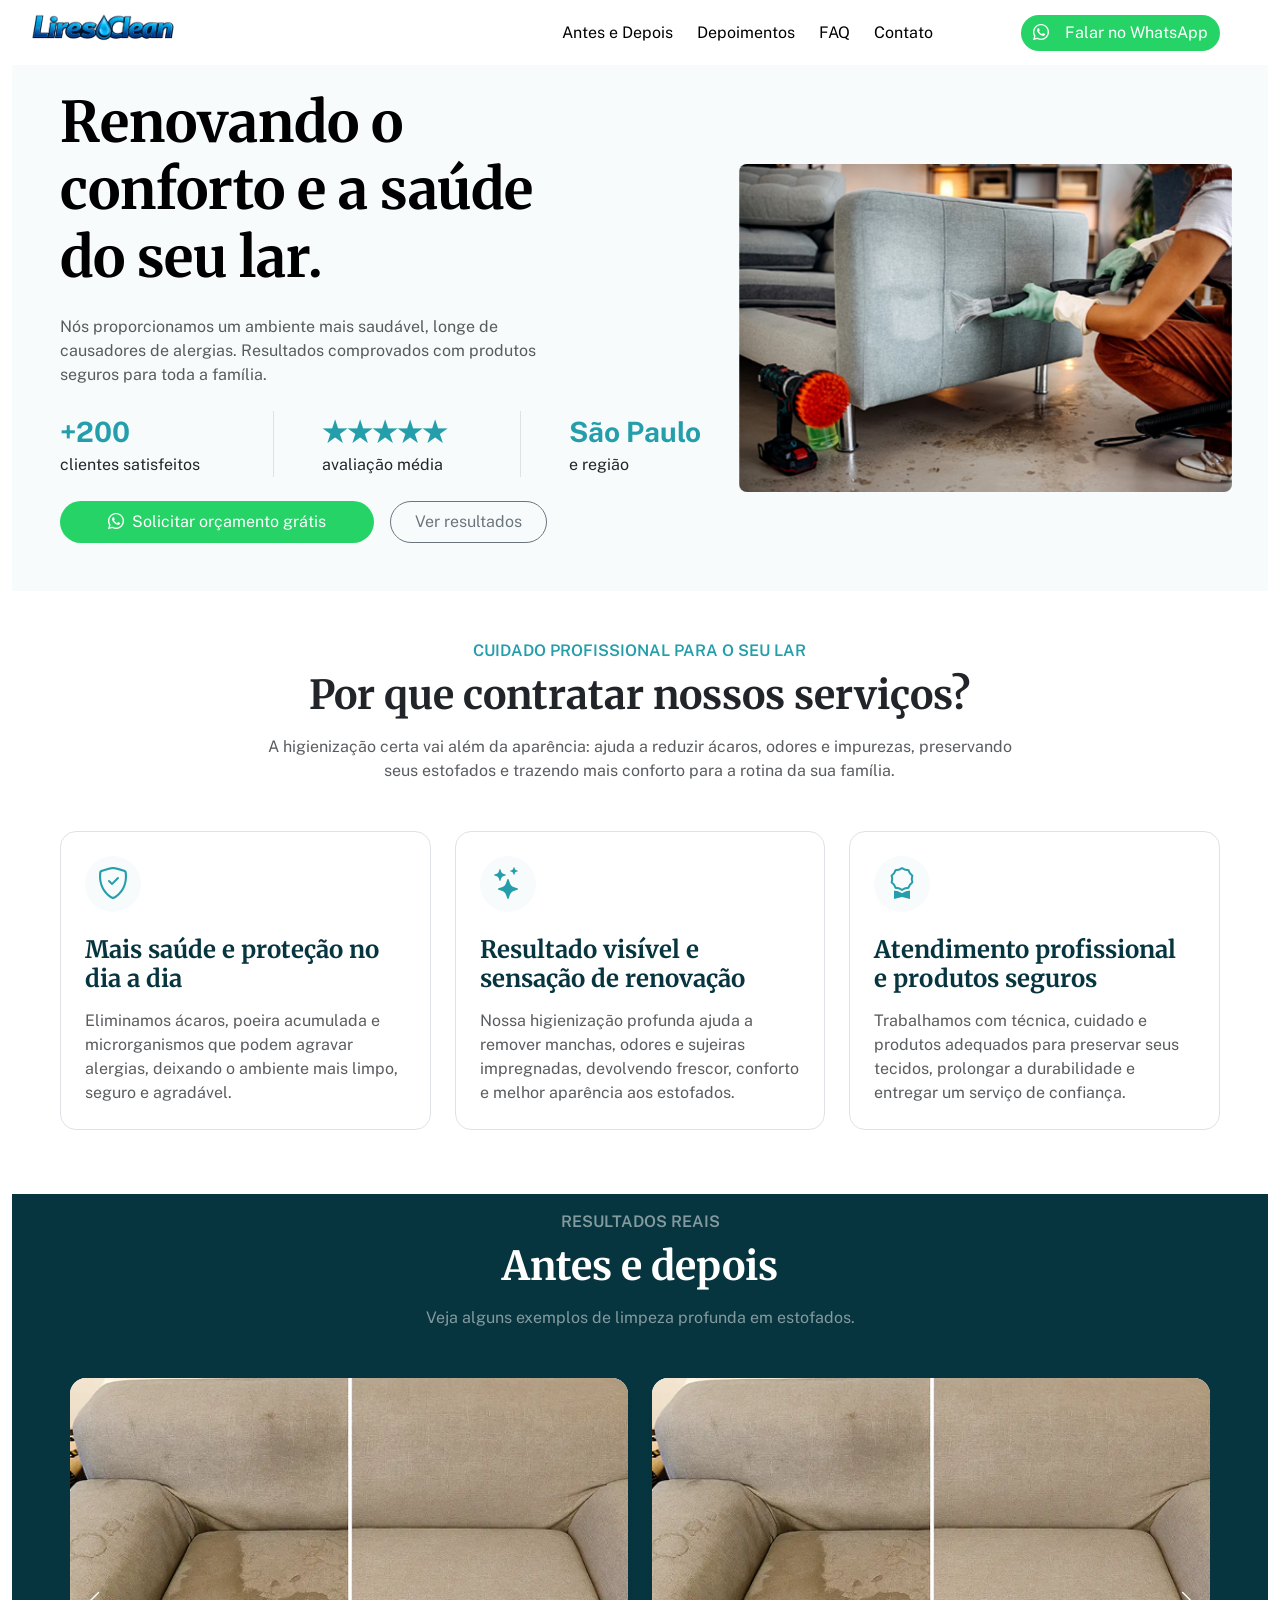
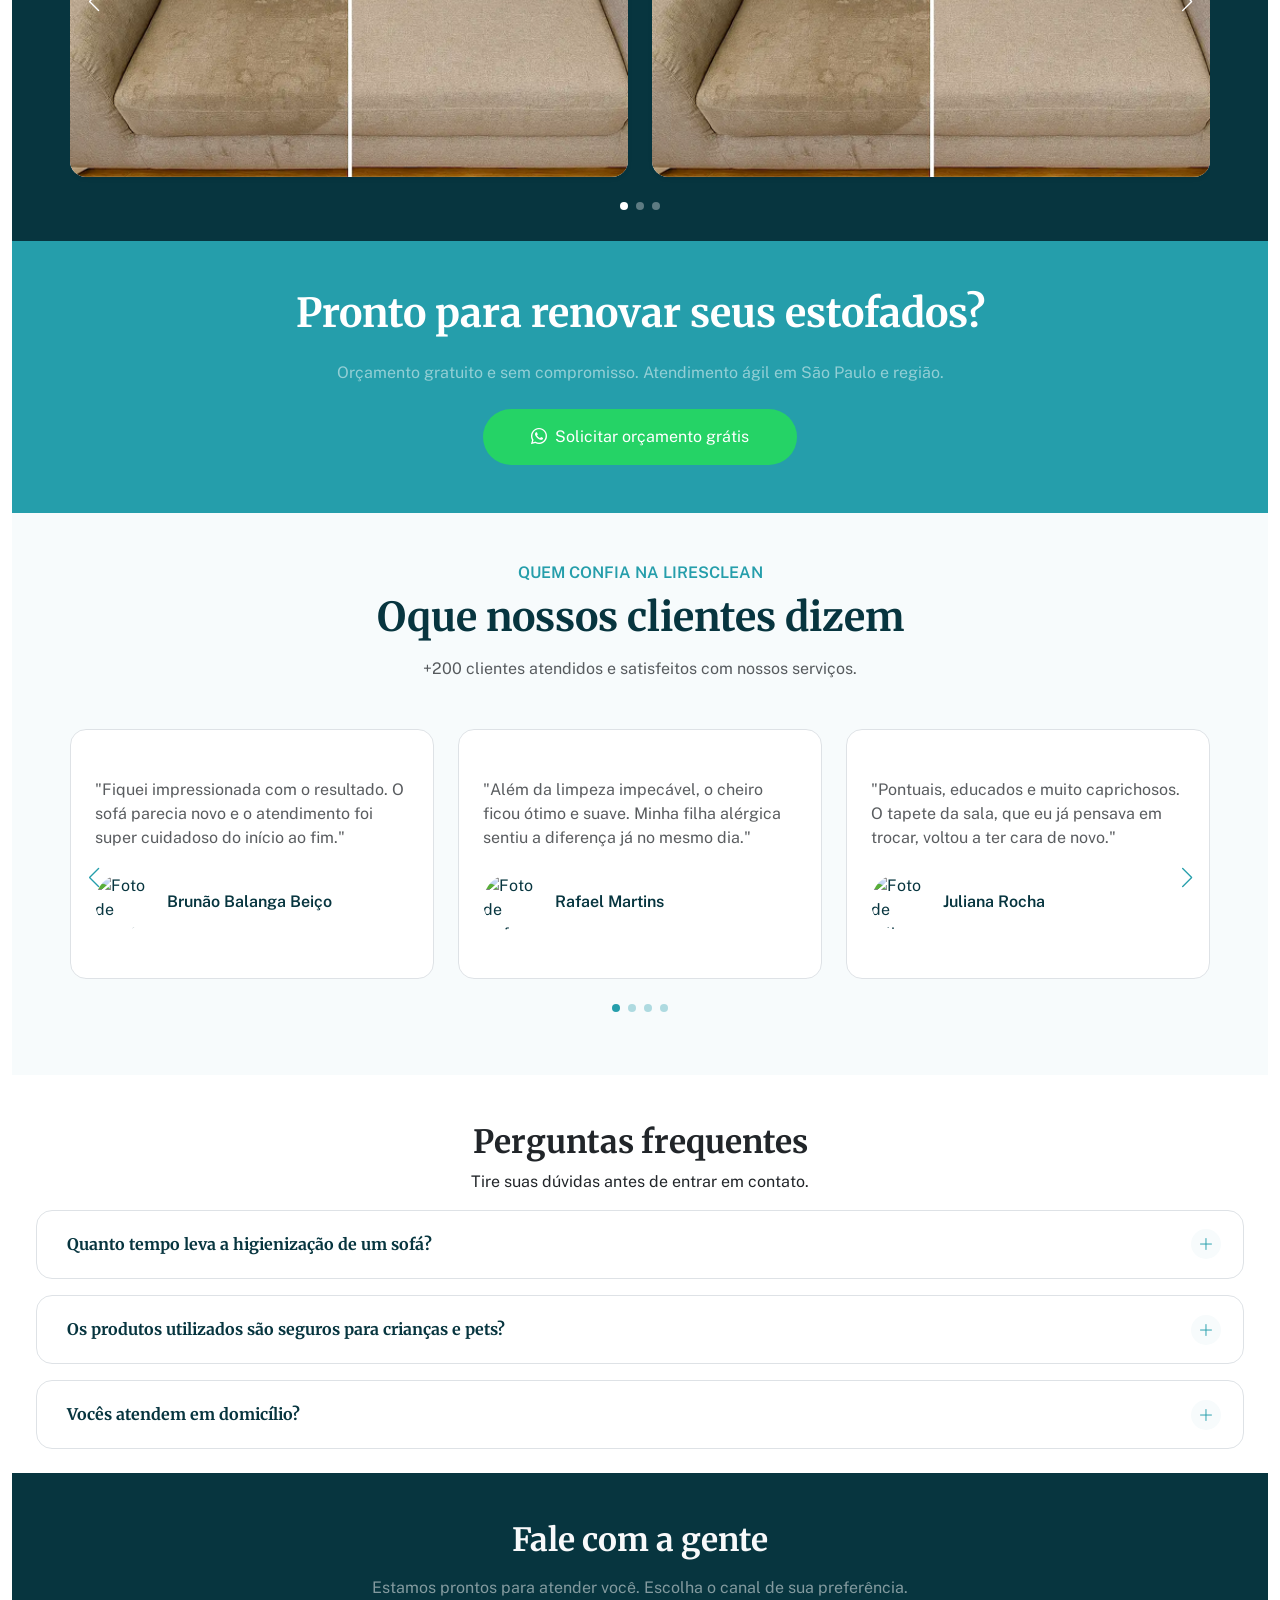
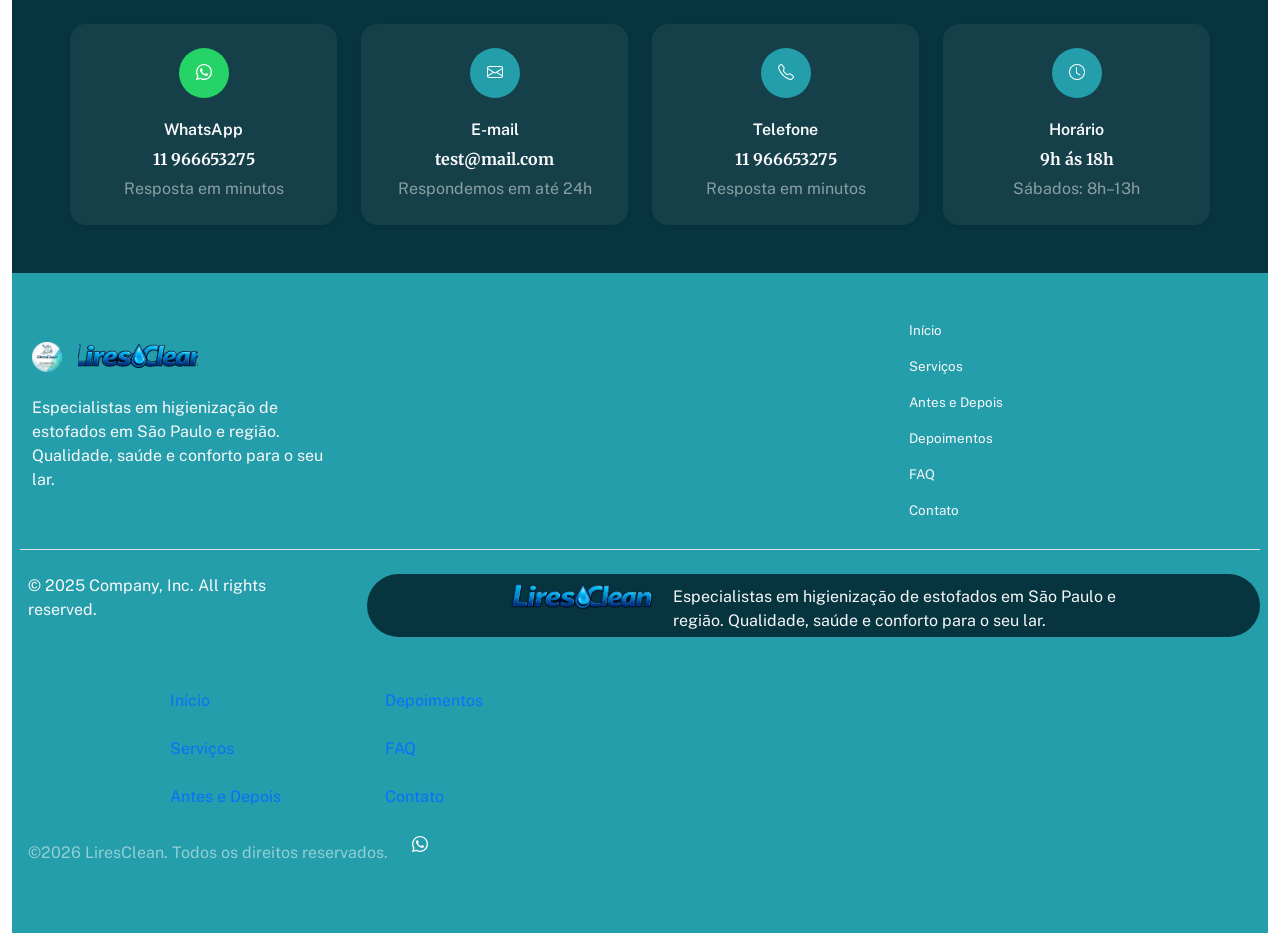
==== commit f9123101: "IA no code" ====
--- a/index.html
+++ b/index.html
@@ -1,450 +1,643 @@
 <!doctype html>
 <html lang="pt-BR">
-
-<head>
-  <meta charset="UTF-8" />
-  <meta name="viewport" content="width=device-width, initial-scale=1.0" />
-  <title>LiresClean - Limpeza e higienização de estofados em São Paulo</title>
-
-  <meta name="description"
-    content="LiresClean oferece limpeza profunda e higienização residencial em São Paulo. Deixe sua casa mais saudável com produtos seguros para toda a família." />
-  <meta name="keywords"
-    content="limpeza profunda, higienização residencial, limpeza de estofados, limpeza de tapetes, São Paulo, casa saudável" />
-  <meta name="author" content="LiresClean" />
-  <meta name="robots" content="index, follow" />
-  <meta property="og:type" content="website" />
-  <meta property="og:site_name" content="LiresClean" />
-  <meta property="og:locale" content="pt_BR" />
-  <meta property="og:title" content="LiresClean - Limpeza profunda e higienização residencial em São Paulo" />
-  <meta property="og:description"
-    content="Ambientes mais saudáveis, com limpeza profunda e produtos seguros para toda a família." />
-
-
-  <link rel="apple-touch-icon" sizes="180x180" href="/assets/images/favicon/apple-touch-icon.png" />
-  <link rel="icon" type="image/png" sizes="32x32" href="/assets/images/favicon/favicon-32x32.png" />
-  <link rel="icon" type="image/png" sizes="16x16" href="/assets/images/favicon/favicon-16x16.png" />
-  <link rel="manifest" href="/assets/images/favicon/site.webmanifest" />
-  <link rel="preconnect" href="https://fonts.googleapis.com" />
-  <link rel="preconnect" href="https://fonts.gstatic.com" crossorigin />
-  <link
-    href="https://fonts.googleapis.com/css2?family=Merriweather:wght@700;900&family=Public+Sans:wght@400;500;600;700&display=swap"
-    rel="stylesheet" />
-  <link href="https://cdn.jsdelivr.net/npm/bootstrap@5.3.8/dist/css/bootstrap.min.css" rel="stylesheet"
-    integrity="sha384-sRIl4kxILFvY47J16cr9ZwB07vP4J8+LH7qKQnuqkuIAvNWLzeN8tE5YBujZqJLB" crossorigin="anonymous" />
-  <link rel="stylesheet" href="https://cdn.jsdelivr.net/npm/bootstrap-icons@1.13.1/font/bootstrap-icons.min.css" />
-  <link rel="stylesheet" href="https://cdn.jsdelivr.net/npm/swiper@11/swiper-bundle.min.css" />
-  <link rel="stylesheet" href="https://unpkg.com/aos@2.3.4/dist/aos.css" />
-  <link rel="stylesheet" href="./assets/css/base.css" />
-
-
-  <script src="https://cdn.jsdelivr.net/npm/bootstrap@5.3.8/dist/js/bootstrap.bundle.min.js"
-    integrity="sha384-FKyoEForCGlyvwx9Hj09JcYn3nv7wiPVlz7YYwJrWVcXK/BmnVDxM+D2scQbITxI" crossorigin="anonymous"
-    defer></script>
-  <script src="https://identity.netlify.com/v1/netlify-identity-widget.js"></script>
-  <script src="https://cdn.jsdelivr.net/npm/swiper@11/swiper-bundle.min.js" defer></script>
-  <script src="https://unpkg.com/aos@2.3.4/dist/aos.js" defer></script>
-  <script src="./assets/js/content.js" defer></script>
-  <script src="./assets/js/base.js" defer></script>
-</head>
-
-<body>
-
-  <!-- Header -->
-  <header>
-    <nav class="navbar navbar-expand-lg bg-brand-light bg-white py-3 px-3 px-lg-4" aria-label="Eleventh navbar example">
-      <div class="container-fluid px-0">
-        <a class="navbar-brand d-flex align-items-center me-0" href="#hero-section">
-          <img src="assets/images/logo.png" alt="LiresClean Logo" class="img-fluid" style="width: 150px" />
+  <head>
+    <meta charset="UTF-8" />
+    <meta name="viewport" content="width=device-width, initial-scale=1.0" />
+    <title>
+      LiresClean - Limpeza profunda e higienização residencial em São Paulo
+    </title>
+
+    <meta
+      name="description"
+      content="LiresClean oferece limpeza profunda e higienização residencial em São Paulo. Deixe sua casa mais saudável com produtos seguros para toda a família."
+    />
+    <meta
+      name="keywords"
+      content="limpeza profunda, higienização residencial, limpeza de estofados, limpeza de tapetes, São Paulo, casa saudável"
+    />
+    <meta name="author" content="LiresClean" />
+    <meta name="robots" content="index, follow" />
+    <link rel="canonical" href="/" />
+
+    <link rel="preconnect" href="https://fonts.googleapis.com" />
+    <link rel="preconnect" href="https://fonts.gstatic.com" crossorigin />
+    <link
+      href="https://fonts.googleapis.com/css2?family=Merriweather:wght@700;900&family=Public+Sans:wght@400;500;600;700&display=swap"
+      rel="stylesheet"
+    />
+
+    <link
+      href="https://cdn.jsdelivr.net/npm/bootstrap@5.3.8/dist/css/bootstrap.min.css"
+      rel="stylesheet"
+      integrity="sha384-sRIl4kxILFvY47J16cr9ZwB07vP4J8+LH7qKQnuqkuIAvNWLzeN8tE5YBujZqJLB"
+      crossorigin="anonymous"
+    />
+
+    <script
+      src="https://cdn.jsdelivr.net/npm/bootstrap@5.3.8/dist/js/bootstrap.bundle.min.js"
+      integrity="sha384-FKyoEForCGlyvwx9Hj09JcYn3nv7wiPVlz7YYwJrWVcXK/BmnVDxM+D2scQbITxI"
+      crossorigin="anonymous"
+      defer
+    ></script>
+
+    <script
+      src="https://cdn.jsdelivr.net/npm/swiper@11/swiper-bundle.min.js"
+      defer
+    ></script>
+    <script src="https://unpkg.com/aos@2.3.4/dist/aos.js" defer></script>
+    <script src="./assets/js/content.js" defer></script>
+    <script src="./assets/js/base.js" defer></script>
+
+    <meta property="og:type" content="website" />
+    <meta property="og:site_name" content="LiresClean" />
+    <meta property="og:locale" content="pt_BR" />
+    <meta
+      property="og:title"
+      content="LiresClean - Limpeza profunda e higienização residencial em São Paulo"
+    />
+    <meta
+      property="og:description"
+      content="Ambientes mais saudáveis, com limpeza profunda e produtos seguros para toda a família."
+    />
+
+    <link
+      rel="stylesheet"
+      href="https://cdn.jsdelivr.net/npm/bootstrap-icons@1.13.1/font/bootstrap-icons.min.css"
+    />
+    <link
+      rel="stylesheet"
+      href="https://cdn.jsdelivr.net/npm/swiper@11/swiper-bundle.min.css"
+    />
+    <link rel="stylesheet" href="https://unpkg.com/aos@2.3.4/dist/aos.css" />
+    <link rel="stylesheet" href="./assets/css/base.css" />
+  </head>
+
+  <body>
+    <header>
+      <nav
+        class="navbar navbar-expand-lg bg-brand-light rounded bg-white"
+        aria-label="Eleventh navbar example"
+      >
+        <div class="container-fluid d-flex justify-content-between">
+          
+            <h1 class="ms-3">
+              <img
+                src="assets/images/titulo-lires-clean.png"
+                alt=""
+                class="navbar-brand me-3"
+                style="width: 150px"
+              />
+            </h1>
+
+          <button
+            class="navbar-toggler"
+            type="button"
+            data-bs-toggle="collapse"
+            data-bs-target="#navbarsExample09"
+            aria-controls="navbarsExample09"
+            aria-expanded="false"
+            aria-label="Toggle navigation"
+          >
+            <span class="navbar-toggler-icon"></span>
+          </button>
+
+          <div class="collapse navbar-collapse me-lg-4" id="navbarsExample09">
+            <ul
+              class="navbar-nav w-100 mb-2 mb-lg-0 d-flex justify-content-end align-items-center gap-2"
+            >
+              <li class="nav-item">
+                <a class="nav-link active" aria-current="page" href="#"
+                  >Antes e Depois</a
+                >
+              </li>
+              <li class="nav-item">
+                <a class="nav-link active" aria-current="page" href="#"
+                  >Depoimentos</a
+                >
+              </li>
+              <li class="nav-item">
+                <a class="nav-link active" aria-current="page" href="#">FAQ</a>
+              </li>
+              <li class="nav-item me-lg-5">
+                <a class="nav-link active" aria-current="page" href="#"
+                  >Contato</a
+                >
+              </li>
+              <div
+                class="d-flex justify-content-center co-lg-4 nav-item me-lg-4 ms-lg-4"
+              >
+                <a
+                  class="btn btn-whatsapp rounded-5"
+                  href=""
+                  data-whatsapp-link
+                >
+                  <i class="bi bi-whatsapp me-3"></i>Falar no WhatsApp
+                </a>
+              </div>
+            </ul>
+          </div>
+        </div>
+      </nav>
+    </header>
+
+    <main class="container-fluid">
+      <section
+        id="hero-section"
+        class="bg-brand-light px-3 px-lg-5 py-3 py-lg-4"
+        aria-labelledby="hero-title"
+      >
+        <div class="row align-items-center justify-content-between rounded-3">
+          <div class="col-lg-7" data-aos="fade-up">
+            <h1
+              id="hero-title"
+              class="display-4 fw-bold text-body-emphasis w-75"
+            >
+              Renovando o conforto e a saúde do seu lar
+            </h1>
+            <p id="hero-description" class="text-muted w-75 my-3 my-lg-4 fs-sm">
+              Nós proporcionamos um ambiente mais saudável, longe de causadores
+              de alergias. Resultados comprovados com produtos seguros para toda
+              a família.
+            </p>
+
+            <div
+              class="d-flex flex-row flex-nowrap gap-3 gap-lg-5 mb-3 mb-lg-4"
+            >
+              <div class="d-flex flex-column flex-fill mb-0">
+                <span class="fw-bold fs-3 fs-lg-2 text-brand">+200</span>
+                <span class="fs-sm">clientes satisfeitos</span>
+              </div>
+              <div
+                class="d-flex flex-column flex-fill mb-0 border-start ps-3 ps-md-5"
+              >
+                <span class="fw-bold fs-3 fs-lg-2 text-brand">★★★★★</span>
+                <span class="fs-sm">avaliação média</span>
+              </div>
+              <div
+                class="d-flex flex-column flex-fill mb-0 border-start ps-3 ps-md-5"
+              >
+                <span class="fw-bold fs-3 fs-lg-2 text-brand">São Paulo</span>
+                <span class="fs-sm">e região</span>
+              </div>
+            </div>
+
+            <div
+              class="d-grid gap-2 d-md-flex justify-content-md-start mb-3 mb-md-4 my-md-3"
+            >
+              <a
+                class="btn btn-whatsapp rounded-pill px-3 px-md-5 py-2 py-md-2 me-md-2 text-nowrap d-inline-flex align-items-center justify-content-center gap-2"
+                href=""
+                data-whatsapp-link
+              >
+                <i class="bi bi-whatsapp"></i>
+                Solicitar orçamento grátis
+              </a>
+              <a
+                class="btn btn-outline-secondary rounded-pill px-3 px-md-4 py-2 py-md-2 text-nowrap"
+                href="#resultados"
+              >
+                Ver resultados
+              </a>
+            </div>
+          </div>
+          <div
+            class="col-lg-5 px-2 px-lg-0 mt-3 mt-lg-0"
+            data-aos="fade-left"
+            data-aos-delay="100"
+          >
+            <img
+              id="hero-image"
+              class="rounded-3 img-fluid"
+              src="./assets/images/hero-img.png"
+              alt="Equipe LiresClean realizando limpeza profissional de estofados em São Paulo"
+              loading="lazy"
+            />
+          </div>
+        </div>
+      </section>
+
+      <section
+        id="cards-section"
+        class="p-4 p-md-5"
+        aria-label="Nossos serviços"
+        data-aos="fade-up"
+      >
+        <div class="row justify-content-center" data-aos="fade-up">
+          <div class="col-lg-8 text-center">
+            <p class="text-uppercase fw-semibold text-brand mb-2">
+              Cuidado profissional para o seu lar
+            </p>
+            <h2 class="h1 fw-bold text-center mb-3">
+              Por que contratar nossos serviços?
+            </h2>
+            <p class="text-muted mb-5">
+              A higienização certa vai além da aparência: ajuda a reduzir
+              ácaros, odores e impurezas, preservando seus estofados e trazendo
+              mais conforto para a rotina da sua família.
+            </p>
+          </div>
+        </div>
+
+        <div class="row row-cols-1 row-cols-md-3 g-4">
+          <div class="col" data-aos="fade-up" data-aos-delay="0">
+            <article class="card h-100 border border-1 rounded-4">
+              <div class="card-body d-flex flex-column p-3 p-lg-4">
+                <div
+                  class="testimonial-avatar mb-4 d-inline-flex align-items-center justify-content-center rounded-circle bg-brand-light text-brand fs-2"
+                >
+                  <i class="bi bi-shield-check" aria-hidden="true"></i>
+                </div>
+                <h3 class="card-title fw-bold h4 mb-3 text-brand-dark">
+                  Mais saúde e proteção no dia a dia
+                </h3>
+                <p class="card-text text-muted mb-0">
+                  Eliminamos ácaros, poeira acumulada e microrganismos que podem
+                  agravar alergias, deixando o ambiente mais limpo, seguro e
+                  agradável.
+                </p>
+              </div>
+            </article>
+          </div>
+
+          <div class="col" data-aos="fade-up" data-aos-delay="100">
+            <article class="card h-100 border border-1 rounded-4">
+              <div class="card-body d-flex flex-column p-3 p-lg-4">
+                <div
+                  class="testimonial-avatar mb-4 d-inline-flex align-items-center justify-content-center rounded-circle bg-brand-light text-brand fs-2"
+                >
+                  <i class="bi bi-stars" aria-hidden="true"></i>
+                </div>
+                <h3 class="card-title fw-bold h4 mb-3 text-brand-dark">
+                  Resultado visível e sensação de renovação
+                </h3>
+                <p class="card-text text-muted mb-0">
+                  Nossa higienização profunda ajuda a remover manchas, odores e
+                  sujeiras impregnadas, devolvendo frescor, conforto e melhor
+                  aparência aos estofados.
+                </p>
+              </div>
+            </article>
+          </div>
+
+          <div class="col" data-aos="fade-up" data-aos-delay="200">
+            <article class="card h-100 border border-1 rounded-4">
+              <div class="card-body d-flex flex-column p-3 p-lg-4">
+                <div
+                  class="testimonial-avatar mb-4 d-inline-flex align-items-center justify-content-center rounded-circle bg-brand-light text-brand fs-2"
+                >
+                  <i class="bi bi-award" aria-hidden="true"></i>
+                </div>
+                <h3 class="card-title fw-bold h4 mb-3 text-brand-dark">
+                  Atendimento profissional e produtos seguros
+                </h3>
+                <p class="card-text text-muted mb-0">
+                  Trabalhamos com técnica, cuidado e produtos adequados para
+                  preservar seus tecidos, prolongar a durabilidade e entregar um
+                  serviço de confiança.
+                </p>
+              </div>
+            </article>
+          </div>
+        </div>
+      </section>
+
+      <section
+        id="results-section"
+        class="bg-brand-dark px-3 px-lg-5 py-3 mt-3"
+        data-aos="fade-up"
+      >
+        <div class="container px-0">
+          <div
+            class="row justify-content-center text-center mb-4 mb-lg-5"
+            data-aos="fade-up"
+          >
+            <div class="col-lg-8">
+              <p class="text-uppercase fw-semibold text-white-50 mb-2">
+                Resultados reais
+              </p>
+              <h2 id="results-title" class="display-6 fw-bold text-white mb-3">
+                Antes e depois
+              </h2>
+              <p class="text-white-50 mb-0">
+                Veja alguns exemplos de limpeza profunda em estofados.
+              </p>
+            </div>
+          </div>
+
+          <!-- //SWIPPER DO ANTES E DEPOIS AQUI -->
+          <div class="swiper results-swiper" data-aos="zoom-in-up">
+            <div class="swiper-wrapper mb-5"></div>
+
+            <div class="swiper-pagination"></div>
+            <div class="swiper-button-prev text-white"></div>
+            <div class="swiper-button-next text-white"></div>
+          </div>
+          <!-- //FIM SWIPPER ANTES E DEPOIS -->
+        </div>
+      </section>
+
+      <section
+        id="cta-section"
+        class="m-0 bg-brand-primary p-5 text-center"
+        data-aos="fade-up"
+      >
+        <h2 class="h1 text-white fw-bold mb-4" data-aos="fade-up">
+          Pronto para renovar seus estofados?
+        </h2>
+        <p class="text-white-50 mb-4" data-aos="fade-up" data-aos-delay="100">
+          Orçamento gratuito e sem compromisso. Atendimento ágil em São Paulo e
+          região.
+        </p>
+        <a
+          class="btn btn-whatsapp rounded-pill px-3 px-md-5 py-3 py-md-3 text-nowrap d-inline-flex align-items-center justify-content-center gap-2"
+          href=""
+          data-whatsapp-link
+          data-aos="zoom-in"
+          data-aos-delay="150"
+        >
+          <i class="bi bi-whatsapp"></i>
+          Solicitar orçamento grátis
         </a>
-
-        <button class="navbar-toggler border-0 px-0" type="button" data-bs-toggle="collapse" data-bs-target="#navbar"
-          aria-controls="navbar" aria-expanded="false" aria-label="Toggle navigation">
-          <span class="navbar-toggler-icon"></span>
-        </button>
-
-        <div class="collapse navbar-collapse pt-3 pt-lg-0" id="navbar">
-          <ul class="navbar-nav ms-auto mb-3 mb-lg-0 align-items-lg-center gap-lg-2">
-            <li class="nav-item">
-              <a class="nav-link px-lg-3" href="#results-section">
-                Antes e Depois
-              </a>
+      </section>
+
+      <section
+        id="testemonials-section"
+        class="px-3 px-lg-5 py-5 bg-brand-light"
+        data-aos="fade-up"
+      >
+        <div class="container px-0">
+          <div
+            class="row justify-content-center text-center mb-4 mb-lg-5"
+            data-aos="fade-up"
+          >
+            <div class="col-lg-8">
+              <p class="text-uppercase fw-semibold text-brand mb-2">
+                Quem confia na LiresClean
+              </p>
+              <h2 class="display-6 fw-bold text-brand-dark mb-3">
+                Oque nossos clientes dizem
+              </h2>
+              <p class="text-muted mb-0">
+                +200 clientes atendidos e satisfeitos com nossos serviços.
+              </p>
+            </div>
+          </div>
+
+          <div
+            class="swiper testimonials-swiper"
+            data-aos="zoom-in-up"
+            data-aos-delay="100"
+          >
+            <div class="swiper-wrapper mb-5"></div>
+
+            <div class="swiper-pagination"></div>
+            <div class="swiper-button-prev text-brand"></div>
+            <div class="swiper-button-next text-brand"></div>
+          </div>
+        </div>
+      </section>
+
+      <section class="m-4" data-aos="fade-up">
+        <h2 class="text-center fw-bold mt-5" data-aos="fade-up">
+          Perguntas frequentes
+        </h2>
+        <p class="text-center" data-aos="fade-up" data-aos-delay="100">
+          Tire suas dúvidas antes de entrar em contato.
+        </p>
+        <div id="faqAccordion"></div>
+      </section>
+
+      <section
+        class="bg-brand-dark text-light px-3 px-lg-5 py-5"
+        data-aos="fade-up"
+      >
+        <div class="container px-0">
+          <h2 class="pb-2 text-center fw-bold" data-aos="fade-up">
+            Fale com a gente
+          </h2>
+          <p
+            class="text-white-50 mb-4 text-center"
+            data-aos="fade-up"
+            data-aos-delay="100"
+          >
+            Estamos prontos para atender você. Escolha o canal de sua
+            preferência.
+          </p>
+
+          <div
+            class="row row-cols-1 row-cols-sm-2 row-cols-lg-4 g-3 g-lg-4 justify-content-center"
+          >
+            <div class="col d-flex" data-aos="fade-up" data-aos-delay="0">
+              <div
+                class="card feature-card h-100 w-100 border-0 rounded-4 text-light bg-brand-back shadow-sm"
+              >
+                <div
+                  class="card-body d-flex flex-column align-items-center text-center p-4"
+                >
+                  <div
+                    class="feature-icon mb-3 d-flex align-items-center justify-content-center rounded-circle bg-whatsapp"
+                    style="width: 50px; height: 50px"
+                  >
+                    <i class="bi bi-whatsapp text-white"></i>
+                  </div>
+                  <p class="m-0 mt-1 fw-semibold">WhatsApp</p>
+                  <h3
+                    id="contact-whatsapp-number"
+                    class="mt-2 mb-2 fw-bold fs-6"
+                  >
+                    (11) 9999-9999
+                  </h3>
+                  <p class="mb-0 text-white-50">Resposta em minutos</p>
+                </div>
+              </div>
+            </div>
+
+            <div class="col d-flex" data-aos="fade-up" data-aos-delay="100">
+              <div
+                class="card feature-card h-100 w-100 border-0 rounded-4 text-light bg-brand-back shadow-sm"
+              >
+                <div
+                  class="card-body d-flex flex-column align-items-center text-center p-4"
+                >
+                  <div
+                    class="feature-icon mb-3 d-flex align-items-center justify-content-center rounded-circle bg-brand-primary"
+                    style="width: 50px; height: 50px"
+                  >
+                    <i class="bi bi-envelope text-white"></i>
+                  </div>
+                  <p class="m-0 mt-1 fw-semibold">E-mail</p>
+                  <h3 id="contact-email" class="mt-2 mb-2 fw-bold fs-6">
+                    contato@liresclean.com.br
+                  </h3>
+                  <p class="mb-0 text-white-50">Respondemos em até 24h</p>
+                </div>
+              </div>
+            </div>
+
+            <div class="col d-flex" data-aos="fade-up" data-aos-delay="200">
+              <div
+                class="card feature-card h-100 w-100 border-0 rounded-4 text-light bg-brand-back shadow-sm"
+              >
+                <div
+                  class="card-body d-flex flex-column align-items-center text-center p-4"
+                >
+                  <div
+                    class="feature-icon mb-3 d-flex align-items-center justify-content-center rounded-circle bg-brand-primary"
+                    style="width: 50px; height: 50px"
+                  >
+                    <i class="bi bi-telephone text-white"></i>
+                  </div>
+                  <p class="m-0 mt-1 fw-semibold">Telefone</p>
+                  <h3 id="contact-phone" class="mt-2 mb-2 fw-bold fs-6">
+                    +55 9999-9999
+                  </h3>
+                  <p class="mb-0 text-white-50">Resposta em minutos</p>
+                </div>
+              </div>
+            </div>
+
+            <div class="col d-flex" data-aos="fade-up" data-aos-delay="300">
+              <div
+                class="card feature-card h-100 w-100 border-0 rounded-4 text-light bg-brand-back shadow-sm"
+              >
+                <div
+                  class="card-body d-flex flex-column align-items-center text-center p-4"
+                >
+                  <div
+                    class="feature-icon mb-3 d-flex align-items-center justify-content-center rounded-circle bg-brand-primary"
+                    style="width: 50px; height: 50px"
+                  >
+                    <i class="bi bi-clock text-white"></i>
+                  </div>
+                  <p class="m-0 mt-1 fw-semibold">Horário</p>
+                  <h3 id="contact-hours" class="mt-2 mb-2 fw-bold fs-6">
+                    Seg–Sex: 8h–18h
+                  </h3>
+                  <p class="mb-0 text-white-50">Sábados: 8h–13h</p>
+                </div>
+              </div>
+            </div>
+          </div>
+        </div>
+      </section>
+
+      <footer class="py-5 bg-brand-primary text-light" data-aos="fade-in">
+        <div class="d-flex justify-content-between row m-0 ps-md-2">
+          <div
+            class="d-flex justify-content-center col-sm-6 col-12 flex-column mb-3"
+          >
+            <div class="d-flex mb-3">
+              <img
+                src="assets/images/logo-lires-clean.png"
+                alt=""
+                class="me-3"
+                style="width: 30px"
+              />
+              <img
+                src="assets/images/titulo-lires-clean.png"
+                alt=""
+                class="navbar-brand me-3"
+                style="width: 120px"
+              />
+            </div>
+            <p class="col-10 col-sm-8 col-md-6 mt-2">
+              Especialistas em higienização de estofados em São Paulo e região.
+              Qualidade, saúde e conforto para o seu lar.
+            </p>
+          </div>
+          <!--USEI IA NESSA PARTE DO CODIGO PARA AGILIZAR O PROCESSO, ERA DA MANHA E ESTAVA CANSADO-->
+          <div
+            class="col-sm-6 col-12 mb-3 d-flex align-items-center justify-content-sm-center"
+            style="font-size: smaller"
+          >
+            <ul class="nav d-flex flex-row flex-sm-column gap-2">
+              <li class="nav-item mb-2">
+                <a href="#" class="nav-link p-0 text-light">Início</a>
+              </li>
+              <li class="nav-item mb-2">
+                <a href="#" class="nav-link p-0 text-light">Serviços</a>
+              </li>
+              <li class="nav-item mb-2">
+                <a href="#" class="nav-link p-0 text-light">Antes e Depois</a>
+              </li>
+              <li class="nav-item mb-2">
+                <a href="#" class="nav-link p-0 text-light">Depoimentos</a>
+              </li>
+              <li class="nav-item mb-2">
+                <a href="#" class="nav-link p-0 text-light">FAQ</a>
+              </li>
+              <li class="nav-item mb-2">
+                <a href="#" class="nav-link p-0 text-light">Contato</a>
+              </li>
+            </ul>
+          </div>
+        </div>
+        <div
+          class="d-flex justify-content-between justify-content-sm-start py-4 my-1 border-top me-2 ms-2 ps-md-2"
+        >
+          <p>&copy; 2025 Company, Inc. All rights reserved.</p>
+          <ul class="list-unstyled d-flex">
+            <li class="ms-3">
+              <a class="link-body-emphasis" href="#" aria-label="Instagram">
+                <svg class="bi" width="24" height="24">
+                  <use xlink:href="#instagram"></use></svg
+              ></a>
             </li>
-            <li class="nav-item">
-              <a class="nav-link px-lg-3" href="#testemonials-section">
-                Depoimentos
-              </a>
-            </li>
-            <li class="nav-item">
-              <a class="nav-link px-lg-3" href="#faq-section"> FAQ </a>
-            </li>
-            <li class="nav-item">
-              <a class="nav-link px-lg-3" href="#contact-section">
-                Contato
-              </a>
-            </li>
-          </ul>
-
-          <div class="d-grid d-lg-flex justify-content-lg-end ms-lg-3">
-            <a class="btn btn-whatsapp rounded-pill px-4 py-2 d-inline-flex align-items-center justify-content-center gap-2"
-              href="" data-whatsapp-link>
-              <i class="bi bi-whatsapp"></i>
-              Falar no WhatsApp
-            </a>
-          </div>
-        </div>
-      </div>
-    </nav>
-  </header>
-  <!-- Fim Header -->
-
-  <main class="">
-    <section id="hero-section" class="bg-brand-light px-3 px-lg-5 py-3 py-lg-4" aria-labelledby="hero-title">
-      <div class="row align-items-center justify-content-between rounded-3">
-        <div class="col-lg-7" data-aos="fade-up">
-          <h1 id="hero-title" class="display-4 fw-bold text-body-emphasis">
-            Renovando o conforto e a saúde do seu lar
-          </h1>
-          <p id="hero-description" class="text-muted my-3 my-lg-4 fs-sm">
-            Nós proporcionamos um ambiente mais saudável, longe de causadores
-            de alergias. Resultados comprovados com produtos seguros para toda
-            a família.
-          </p>
-
-          <div class="d-grid gap-2 d-md-flex justify-content-md-start my-4">
-            <a class="btn btn-whatsapp rounded-pill px-3 px-md-5 py-2 py-md-2 me-md-2 text-nowrap d-inline-flex align-items-center justify-content-center gap-2"
-              href="" data-whatsapp-link>
-              <i class="bi bi-whatsapp"></i>
-              Solicitar orçamento grátis
-            </a>
-            <a class="btn btn-outline-secondary rounded-pill px-3 px-md-4 py-2 py-md-2 text-nowrap"
-              href="#results-section">
-              Ver resultados
-            </a>
-          </div>
-
-          <div class="d-flex flex-row flex-nowrap my-3 my-md-5">
-            <div class="d-flex flex-column flex-fill mb-0">
-              <span class="fw-bold fs-3 fs-lg-2 text-brand">+200</span>
-              <span class="fs-sm">clientes satisfeitos</span>
-            </div>
-            <div class="d-flex flex-column flex-fill mb-0 border-start ps-3 ps-md-5">
-              <span class="fw-bold fs-3 fs-lg-2 text-brand">★★★★★</span>
-              <span class="fs-sm">avaliação média</span>
-            </div>
-            <div class="d-flex flex-column flex-fill mb-0 border-start ps-3 ps-md-5">
-              <span class="fw-bold fs-3 fs-lg-2 text-brand">SP</span>
-              <span class="fs-sm">capital e região</span>
-            </div>
-          </div>
-        </div>
-        <div class="col-lg-5 px-2 px-lg-0 mt-3 mt-lg-0" data-aos="fade-left" data-aos-delay="100">
-          <img id="hero-image" class="rounded-3 img-fluid" src="./assets/images/hero-img.png"
-            alt="Equipe LiresClean realizando limpeza profissional de estofados em São Paulo" loading="lazy" />
-        </div>
-      </div>
-    </section>
-
-    <section id="cards-section" class="p-4 p-md-5" aria-label="Nossos serviços" data-aos="fade-up">
-      <div class="row justify-content-center" data-aos="fade-up">
-        <div class="col-lg-8 text-center">
-          <p class="text-uppercase fw-semibold text-brand mb-2">
-            Cuidado profissional para o seu lar
-          </p>
-          <h2 class="h1 fw-bold text-center mb-3">
-            Por que contratar nossos serviços?
-          </h2>
-          <p class="text-muted mb-5">
-            O estofado esconde muito mais que sujeira. Ácaros, poeira, suor,
-            restos de pele e até residuios de comida se acumulam com o tempo.
-            Mais do que estética, a higienização é questão de saúde e
-            bem-estar.
-          </p>
-        </div>
-      </div>
-
-      <div class="row row-cols-1 row-cols-md-3 g-4">
-        <div class="col" data-aos="fade-up" data-aos-delay="0">
-          <article class="card h-100 border border-1 rounded-4">
-            <div class="card-body d-flex flex-column p-3 p-lg-4">
-              <div
-                class="testimonial-avatar mb-4 d-inline-flex align-items-center justify-content-center rounded-circle bg-brand-light text-brand fs-2">
-                <i class="bi bi-shield-check" aria-hidden="true"></i>
-              </div>
-              <h3 class="card-title fw-bold h4 mb-3 text-brand-dark">
-                Mais saúde e proteção no dia a dia
-              </h3>
-              <p class="card-text text-muted mb-0">
-                Eliminamos ácaros, poeira acumulada e microrganismos que podem
-                agravar alergias, deixando o ambiente mais limpo, seguro e
-                agradável.
-              </p>
-            </div>
-          </article>
-        </div>
-
-        <div class="col" data-aos="fade-up" data-aos-delay="100">
-          <article class="card h-100 border border-1 rounded-4">
-            <div class="card-body d-flex flex-column p-3 p-lg-4">
-              <div
-                class="testimonial-avatar mb-4 d-inline-flex align-items-center justify-content-center rounded-circle bg-brand-light text-brand fs-2">
-                <i class="bi bi-stars" aria-hidden="true"></i>
-              </div>
-              <h3 class="card-title fw-bold h4 mb-3 text-brand-dark">
-                Resultado visível e sensação de renovação
-              </h3>
-              <p class="card-text text-muted mb-0">
-                Nossa higienização profunda ajuda a remover manchas, odores e
-                sujeiras impregnadas, devolvendo frescor, conforto e melhor
-                aparência aos estofados.
-              </p>
-            </div>
-          </article>
-        </div>
-
-        <div class="col" data-aos="fade-up" data-aos-delay="200">
-          <article class="card h-100 border border-1 rounded-4">
-            <div class="card-body d-flex flex-column p-3 p-lg-4">
-              <div
-                class="testimonial-avatar mb-4 d-inline-flex align-items-center justify-content-center rounded-circle bg-brand-light text-brand fs-2">
-                <i class="bi bi-award" aria-hidden="true"></i>
-              </div>
-              <h3 class="card-title fw-bold h4 mb-3 text-brand-dark">
-                Atendimento profissional e produtos seguros
-              </h3>
-              <p class="card-text text-muted mb-0">
-                Trabalhamos com técnica, cuidado e produtos adequados para
-                preservar seus tecidos, prolongar a durabilidade e entregar um
-                serviço de confiança.
-              </p>
-            </div>
-          </article>
-        </div>
-      </div>
-    </section>
-
-    <section id="results-section" class="bg-brand-dark px-3 px-lg-5 py-3 mt-3" data-aos="fade-up">
-      <div class="container px-0">
-        <div class="row justify-content-center text-center mb-4 mb-lg-5" data-aos="fade-up">
-          <div class="col-lg-8">
-            <p class="text-uppercase fw-semibold text-white-50 mb-2">
-              Resultados reais
-            </p>
-            <h2 id="results-title" class="display-6 fw-bold text-white mb-3">
-              Antes e depois
-            </h2>
-            <p class="text-white-50 mb-0">
-              Veja alguns exemplos de limpeza profunda em estofados.
-            </p>
-          </div>
-        </div>
-
-        <!-- //SWIPPER DO ANTES E DEPOIS AQUI -->
-        <div class="swiper results-swiper" data-aos="zoom-in-up">
-          <div class="swiper-wrapper mb-5"></div>
-
-          <div class="swiper-pagination"></div>
-          <div class="swiper-button-prev text-white"></div>
-          <div class="swiper-button-next text-white"></div>
-        </div>
-        <!-- //FIM SWIPPER ANTES E DEPOIS -->
-      </div>
-    </section>
-
-    <section id="cta-section" class="m-0 bg-brand-primary p-5 text-center" data-aos="fade-up">
-      <h2 class="h1 text-white fw-bold mb-4" data-aos="fade-up">
-        Pronto para renovar seus estofados?
-      </h2>
-      <p class="text-white-50 mb-4" data-aos="fade-up" data-aos-delay="100">
-        Orçamento gratuito e sem compromisso. Atendimento ágil em São Paulo e
-        região.
-      </p>
-      <a class="btn btn-whatsapp rounded-pill px-3 px-md-5 py-3 py-md-3 text-nowrap d-inline-flex align-items-center justify-content-center gap-2"
-        href="" data-whatsapp-link data-aos="zoom-in" data-aos-delay="150">
-        <i class="bi bi-whatsapp"></i>
-        Solicitar orçamento grátis
-      </a>
-    </section>
-
-    <section id="testemonials-section" class="px-3 px-lg-5 py-5 bg-brand-light" data-aos="fade-up">
-      <div class="container px-0">
-        <div class="row justify-content-center text-center mb-4 mb-lg-5" data-aos="fade-up">
-          <div class="col-lg-8">
-            <p class="text-uppercase fw-semibold text-brand mb-2">
-              Quem confia na LiresClean
-            </p>
-            <h2 class="display-6 fw-bold text-brand-dark mb-3">
-              Oque nossos clientes dizem
-            </h2>
-            <p class="text-muted mb-0">
-              +200 clientes atendidos e satisfeitos com nossos serviços.
-            </p>
-          </div>
-        </div>
-
-        <div class="swiper testimonials-swiper" data-aos="zoom-in-up" data-aos-delay="100">
-          <div class="swiper-wrapper mb-5"></div>
-
-          <div class="swiper-pagination"></div>
-          <div class="swiper-button-prev text-brand"></div>
-          <div class="swiper-button-next text-brand"></div>
-        </div>
-      </div>
-    </section>
-
-    <section id="faq-section" class="m-4 px-md-5" data-aos="fade-up">
-      <h2 class="text-center fw-bold mt-5" data-aos="fade-up">
-        Perguntas frequentes
-      </h2>
-      <p class="text-center" data-aos="fade-up" data-aos-delay="100">
-        Tire suas dúvidas antes de entrar em contato.
-      </p>
-      <div id="faqAccordion"></div>
-    </section>
-
-    <section id="contact-section" class="bg-brand-dark text-light px-3 px-lg-5 py-5" data-aos="fade-up">
-      <div class="container px-0">
-        <h2 class="pb-2 text-center fw-bold" data-aos="fade-up">
-          Fale com a gente
-        </h2>
-        <p class="text-white-50 mb-4 text-center" data-aos="fade-up" data-aos-delay="100">
-          Estamos prontos para atender você. Escolha o canal de sua
-          preferência.
-        </p>
-
-        <div class="row row-cols-1 row-cols-sm-2 row-cols-lg-4 g-3 g-lg-4 justify-content-center">
-          <div class="col d-flex" data-aos="fade-up" data-aos-delay="0">
-            <div class="card feature-card h-100 w-100 border-0 rounded-4 text-light bg-brand-back shadow-sm">
-              <div class="card-body d-flex flex-column align-items-center text-center p-4">
-                <div
-                  class="feature-icon mb-3 d-flex align-items-center justify-content-center rounded-circle bg-whatsapp"
-                  style="width: 50px; height: 50px">
-                  <i class="bi bi-whatsapp text-white"></i>
-                </div>
-                <p class="m-0 mt-1 fw-semibold">WhatsApp</p>
-                <h3 id="contact-whatsapp-number" class="mt-2 mb-2 fw-bold fs-6">
-                  (11) 9999-9999
-                </h3>
-                <p class="mb-0 text-white-50">Resposta em minutos</p>
-              </div>
-            </div>
-          </div>
-
-          <div class="col d-flex" data-aos="fade-up" data-aos-delay="100">
-            <div class="card feature-card h-100 w-100 border-0 rounded-4 text-light bg-brand-back shadow-sm">
-              <div class="card-body d-flex flex-column align-items-center text-center p-4">
-                <div
-                  class="feature-icon mb-3 d-flex align-items-center justify-content-center rounded-circle bg-brand-primary"
-                  style="width: 50px; height: 50px">
-                  <i class="bi bi-envelope text-white"></i>
-                </div>
-                <p class="m-0 mt-1 fw-semibold">E-mail</p>
-                <h3 id="contact-email" class="mt-2 mb-2 fw-bold fs-6">
-                  contato@liresclean.com.br
-                </h3>
-                <p class="mb-0 text-white-50">Respondemos em até 24h</p>
-              </div>
-            </div>
-          </div>
-
-          <div class="col d-flex" data-aos="fade-up" data-aos-delay="200">
-            <div class="card feature-card h-100 w-100 border-0 rounded-4 text-light bg-brand-back shadow-sm">
-              <div class="card-body d-flex flex-column align-items-center text-center p-4">
-                <div
-                  class="feature-icon mb-3 d-flex align-items-center justify-content-center rounded-circle bg-brand-primary"
-                  style="width: 50px; height: 50px">
-                  <i class="bi bi-telephone text-white"></i>
-                </div>
-                <p class="m-0 mt-1 fw-semibold">Telefone</p>
-                <h3 id="contact-phone" class="mt-2 mb-2 fw-bold fs-6">
-                  +55 9999-9999
-                </h3>
-                <p class="mb-0 text-white-50">Resposta em minutos</p>
-              </div>
-            </div>
-          </div>
-
-          <div class="col d-flex" data-aos="fade-up" data-aos-delay="300">
-            <div class="card feature-card h-100 w-100 border-0 rounded-4 text-light bg-brand-back shadow-sm">
-              <div class="card-body d-flex flex-column align-items-center text-center p-4">
-                <div
-                  class="feature-icon mb-3 d-flex align-items-center justify-content-center rounded-circle bg-brand-primary"
-                  style="width: 50px; height: 50px">
-                  <i class="bi bi-clock text-white"></i>
-                </div>
-                <p class="m-0 mt-1 fw-semibold">Horário</p>
-                <h3 id="contact-hours" class="mt-2 mb-2 fw-bold fs-6">
-                  Seg–Sex: 8h–18h
-                </h3>
-                <p class="mb-0 text-white-50">
-                  Nos consulte para atendimentos extráordinarios
+            <li
+              class="ms-3 bg-brand-dark d-flex justify-content-center align-items-center rounded-5"
+            >
+                <div class="d-flex mb-3">
+                    <h2 class="mt-2"><img
+                        src="assets/images/titulo-lires-clean.png"
+                        alt=""
+                        class="me-3"
+                        style="width: 150px"
+                    /></h2>
+                </div>
+                <p class="col-10 col-sm-8 col-md-6 mt-2 mb-0 pb-0">
+                Especialistas em higienização de estofados em São Paulo e região.
+                Qualidade, saúde e conforto para o seu lar.
                 </p>
-              </div>
-            </div>
-          </div>
-        </div>
-      </div>
-    </section>
-  </main>
-
-  <footer class="bg-brand-primary text-light py-5">
-    <div class="container">
-      <div class="row g-4 align-items-start">
-        <div class="col-lg-5">
-          <a class="d-inline-block mb-3" href="#hero-section">
-            <img src="assets/images/logo.png" alt="LiresClean" class="img-fluid" style="width: 150px" />
-          </a>
-          <p class="text-white-50 mb-3">
-            Especialistas em higienização de estofados em São Paulo e região.
-            Qualidade, saúde e conforto para o seu lar.
-          </p>
-        </div>
-
-        <div class="col-6 col-lg-3">
-          <h3 class="h6 text-uppercase fw-semibold mb-3">Navegação</h3>
-          <ul class="nav flex-column gap-2">
-            <li class="nav-item">
-              <a href="#hero-section" class="nav-link p-0 text-white-50">Início</a>
-            </li>
-
-            <li class="nav-item">
-              <a href="#results-section" class="nav-link p-0 text-white-50">Antes e Depois</a>
-            </li>
-            <li class="nav-item">
-              <a href="#testemonials-section" class="nav-link p-0 text-white-50">Depoimentos</a>
-            </li>
-          </ul>
-        </div>
-
-        <div class="col-6 col-lg-4">
-          <h3 class="h6 text-uppercase fw-semibold mb-3">Atendimento</h3>
-          <ul class="nav flex-column gap-2 mb-3">
-            <li class="nav-item">
-              <a href="#faq-section" class="nav-link p-0 text-white-50">FAQ</a>
-            </li>
-            <li class="nav-item">
-              <a href="#contact-section" class="nav-link p-0 text-white-50">Contato</a>
-            </li>
-          </ul>
-        </div>
-      </div>
-
-      <div class="border-top border-light border-opacity-25 mt-4 pt-3">
-        <div class="d-flex flex-column flex-lg-row justify-content-between gap-2">
-          <p class="text-white-50 mb-0">
-            &copy; LiresClean. Todos os direitos reservados.
-          </p>
-          <p class="text-white-50 mb-0">
-            Desenvolvido por
-            <a href="https://www.linkedin.com/in/sidney-fran%C3%A7a-86724b28b/"
-              class="text-white text-decoration-none">Sidney França</a>
-            e
-            <a href="" class="text-white text-decoration-none">Vinicius de Souza</a>
-          </p>
-        </div>
-      </div>
-    </div>
-  </footer>
-  <script></script>
+            </div>
+            <div
+                class="col-sm-6 col-12 mb-3 d-flex justify-content-between justify-content-sm-center align-items-end align-items-md-center border-sm-0">
+                <ul class="nav d-flex flex-column gap-2 me-sm-5 ms-sm-0 ms-3">
+                    <li class="nav-item">
+                        <a href="#" class="nav-link footer-options">Início</a>
+                    </li>
+                    <li class="nav-item">
+                        <a href="#" class="nav-link footer-options">Serviços</a>
+                    </li>
+                    <li class="nav-item">
+                        <a href="#" class="nav-link footer-options">Antes e Depois</a>
+                    </li>
+                </ul>
+
+                <ul class="nav d-flex flex-column gap-2 ms-sm-4 me-sm-0 me-4">
+                    <li class="nav-item">
+                        <a href="#" class="nav-link footer-options">Depoimentos</a>
+                    </li>
+                    <li class="nav-item">
+                        <a href="#" class="nav-link footer-options">FAQ</a>
+                    </li>
+                    <li class="nav-item">
+                        <a href="#" class="nav-link footer-options">Contato</a>
+                    </li>
+                </ul>
+            </div>
+            </div>
+            <div
+            class="d-flex justify-content-between justify-content-sm-start my-1 me-2 ms-2 ps-md-2"
+            >
+            <p class="text-white-50 mt-2">&copy;2026 LiresClean. Todos os direitos reservados.</p>
+            <ul class="list-unstyled d-flex">
+    
+                <li class="ms-3 bg-brand-secondary icons-footer rounded-5">
+                <i class="bi bi-whatsapp me-2 ms-2"></i>
+                </li>
+            </ul>
+            </div>
+        </footer>
+    </main>
 </body>
-
-</html>+</html>
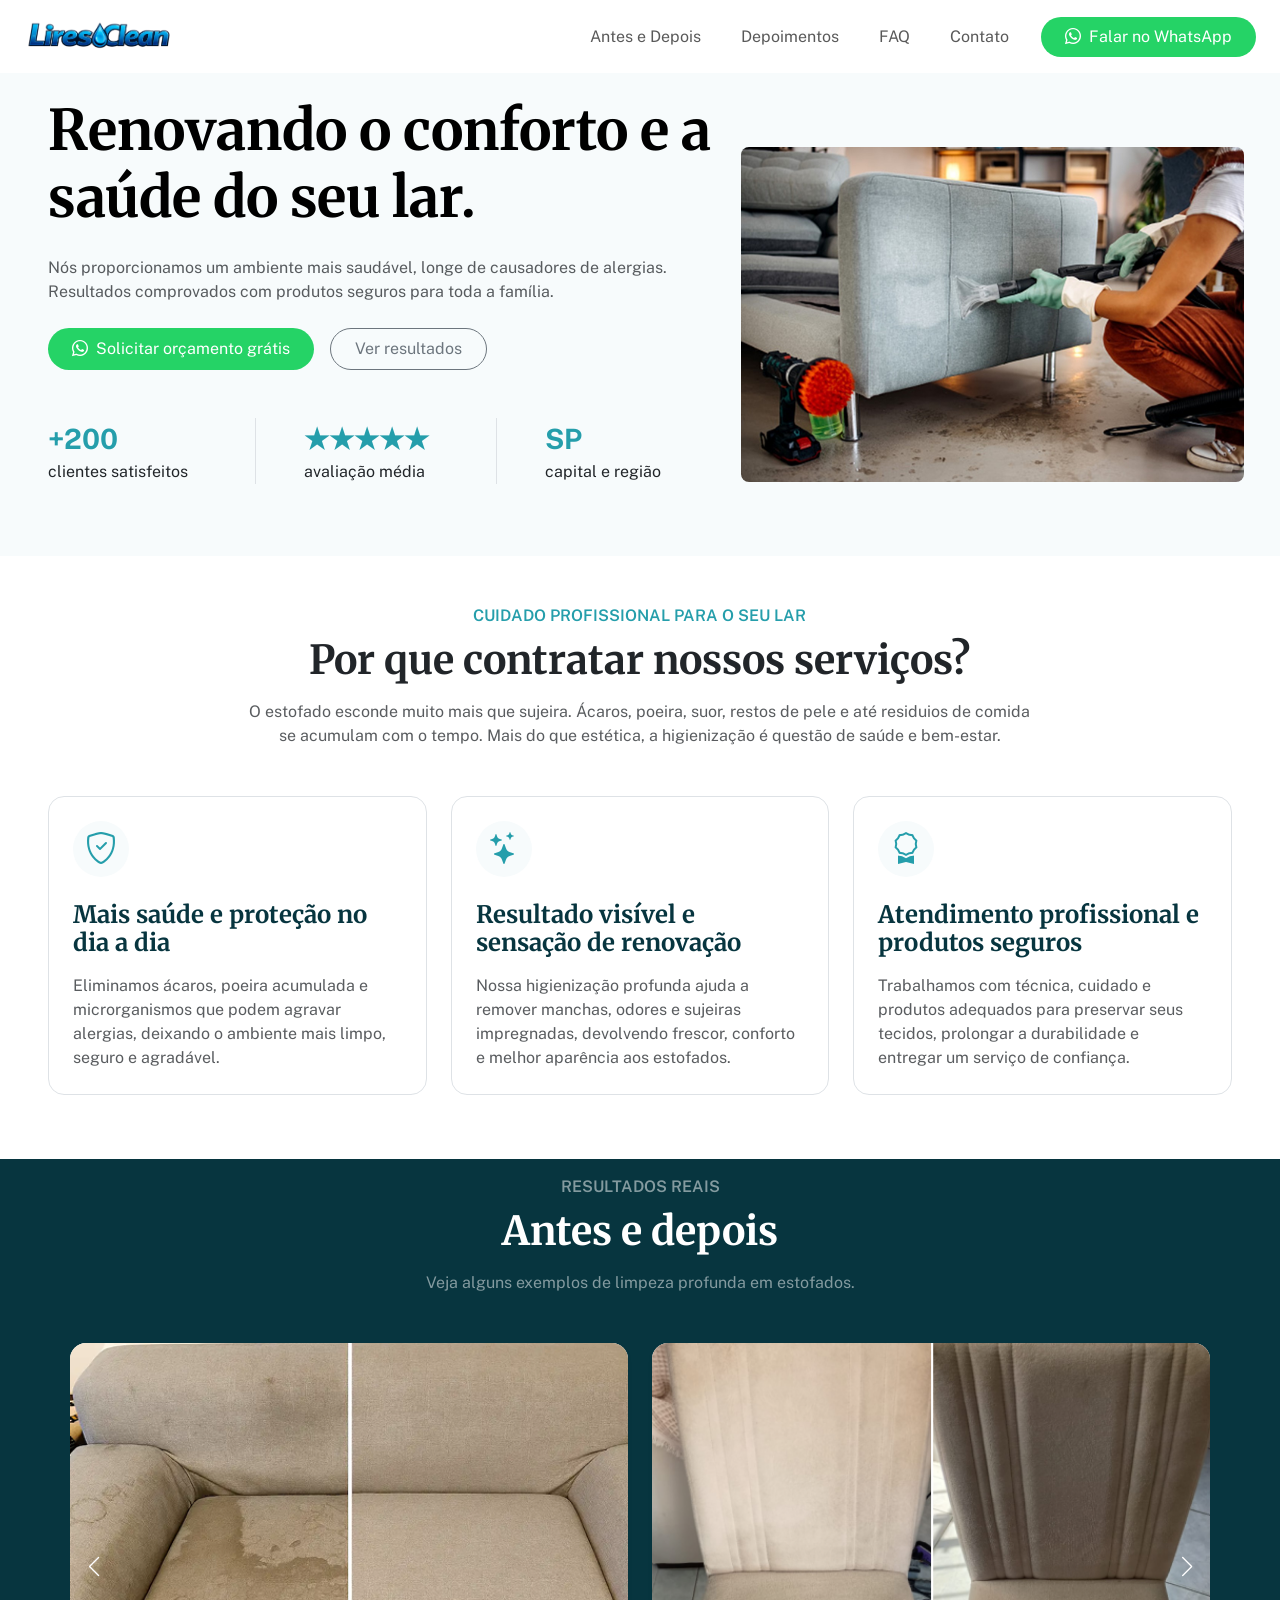
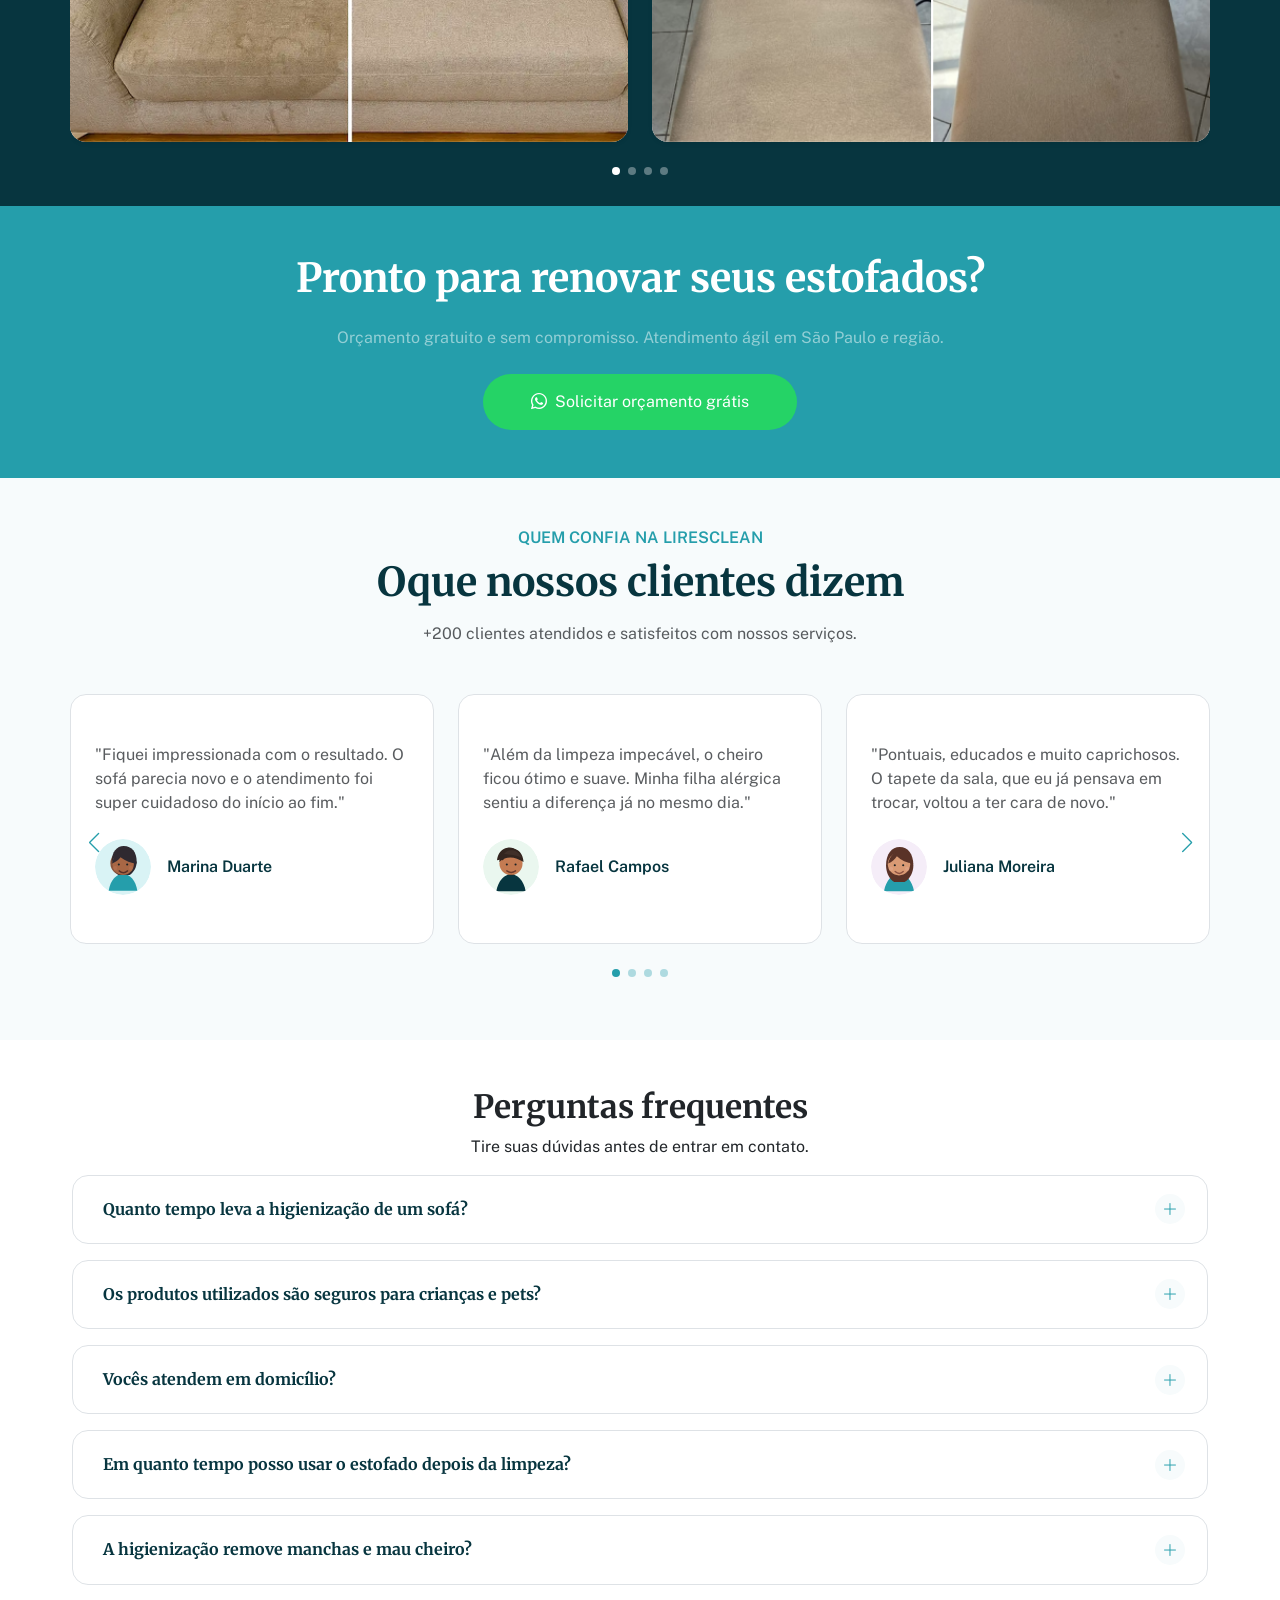
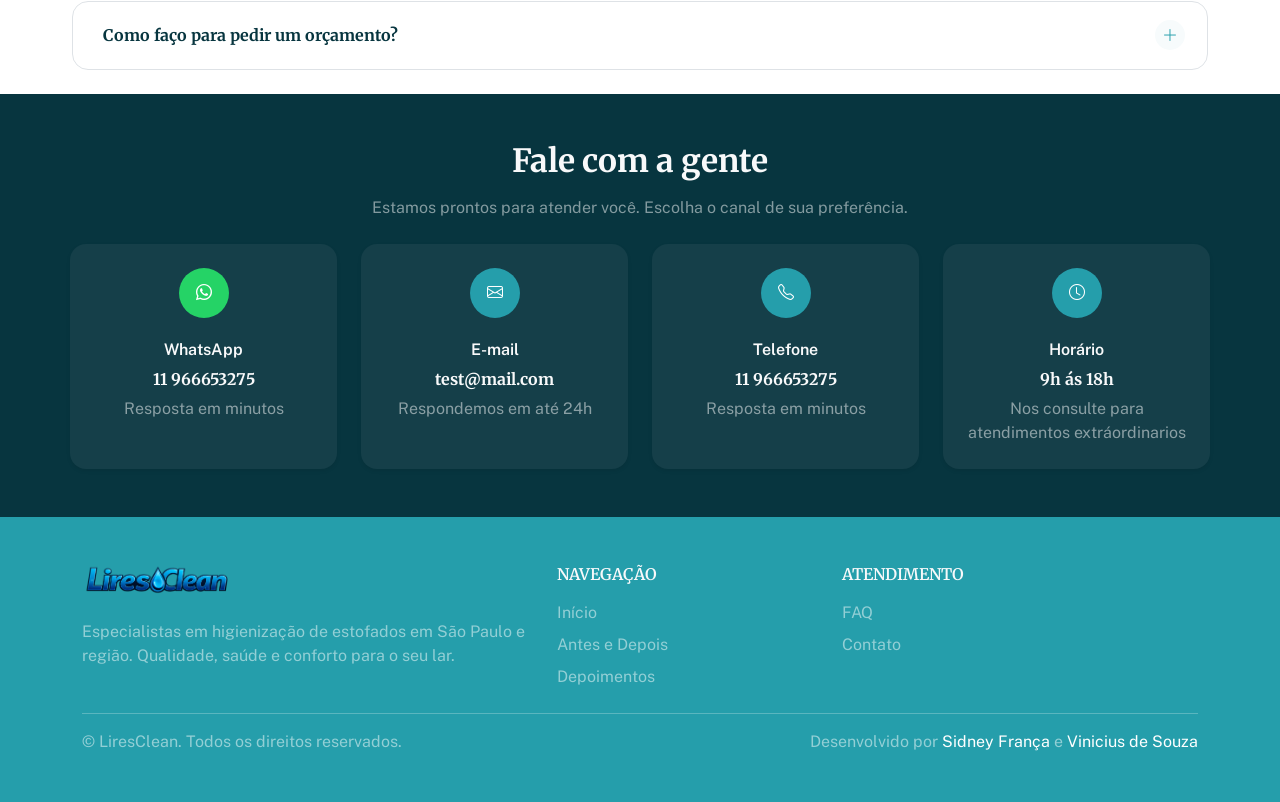
==== commit 54098f86: "feat: adiciona imagens resultados e template para depoimentos e faq" ====
--- a/index.html
+++ b/index.html
@@ -1,643 +1,448 @@
 <!doctype html>
 <html lang="pt-BR">
-  <head>
-    <meta charset="UTF-8" />
-    <meta name="viewport" content="width=device-width, initial-scale=1.0" />
-    <title>
-      LiresClean - Limpeza profunda e higienização residencial em São Paulo
-    </title>
-
-    <meta
-      name="description"
-      content="LiresClean oferece limpeza profunda e higienização residencial em São Paulo. Deixe sua casa mais saudável com produtos seguros para toda a família."
-    />
-    <meta
-      name="keywords"
-      content="limpeza profunda, higienização residencial, limpeza de estofados, limpeza de tapetes, São Paulo, casa saudável"
-    />
-    <meta name="author" content="LiresClean" />
-    <meta name="robots" content="index, follow" />
-    <link rel="canonical" href="/" />
-
-    <link rel="preconnect" href="https://fonts.googleapis.com" />
-    <link rel="preconnect" href="https://fonts.gstatic.com" crossorigin />
-    <link
-      href="https://fonts.googleapis.com/css2?family=Merriweather:wght@700;900&family=Public+Sans:wght@400;500;600;700&display=swap"
-      rel="stylesheet"
-    />
-
-    <link
-      href="https://cdn.jsdelivr.net/npm/bootstrap@5.3.8/dist/css/bootstrap.min.css"
-      rel="stylesheet"
-      integrity="sha384-sRIl4kxILFvY47J16cr9ZwB07vP4J8+LH7qKQnuqkuIAvNWLzeN8tE5YBujZqJLB"
-      crossorigin="anonymous"
-    />
-
-    <script
-      src="https://cdn.jsdelivr.net/npm/bootstrap@5.3.8/dist/js/bootstrap.bundle.min.js"
-      integrity="sha384-FKyoEForCGlyvwx9Hj09JcYn3nv7wiPVlz7YYwJrWVcXK/BmnVDxM+D2scQbITxI"
-      crossorigin="anonymous"
-      defer
-    ></script>
-
-    <script
-      src="https://cdn.jsdelivr.net/npm/swiper@11/swiper-bundle.min.js"
-      defer
-    ></script>
-    <script src="https://unpkg.com/aos@2.3.4/dist/aos.js" defer></script>
-    <script src="./assets/js/content.js" defer></script>
-    <script src="./assets/js/base.js" defer></script>
-
-    <meta property="og:type" content="website" />
-    <meta property="og:site_name" content="LiresClean" />
-    <meta property="og:locale" content="pt_BR" />
-    <meta
-      property="og:title"
-      content="LiresClean - Limpeza profunda e higienização residencial em São Paulo"
-    />
-    <meta
-      property="og:description"
-      content="Ambientes mais saudáveis, com limpeza profunda e produtos seguros para toda a família."
-    />
-
-    <link
-      rel="stylesheet"
-      href="https://cdn.jsdelivr.net/npm/bootstrap-icons@1.13.1/font/bootstrap-icons.min.css"
-    />
-    <link
-      rel="stylesheet"
-      href="https://cdn.jsdelivr.net/npm/swiper@11/swiper-bundle.min.css"
-    />
-    <link rel="stylesheet" href="https://unpkg.com/aos@2.3.4/dist/aos.css" />
-    <link rel="stylesheet" href="./assets/css/base.css" />
-  </head>
-
-  <body>
-    <header>
-      <nav
-        class="navbar navbar-expand-lg bg-brand-light rounded bg-white"
-        aria-label="Eleventh navbar example"
-      >
-        <div class="container-fluid d-flex justify-content-between">
-          
-            <h1 class="ms-3">
-              <img
-                src="assets/images/titulo-lires-clean.png"
-                alt=""
-                class="navbar-brand me-3"
-                style="width: 150px"
-              />
-            </h1>
-
-          <button
-            class="navbar-toggler"
-            type="button"
-            data-bs-toggle="collapse"
-            data-bs-target="#navbarsExample09"
-            aria-controls="navbarsExample09"
-            aria-expanded="false"
-            aria-label="Toggle navigation"
-          >
-            <span class="navbar-toggler-icon"></span>
-          </button>
-
-          <div class="collapse navbar-collapse me-lg-4" id="navbarsExample09">
-            <ul
-              class="navbar-nav w-100 mb-2 mb-lg-0 d-flex justify-content-end align-items-center gap-2"
-            >
-              <li class="nav-item">
-                <a class="nav-link active" aria-current="page" href="#"
-                  >Antes e Depois</a
-                >
-              </li>
-              <li class="nav-item">
-                <a class="nav-link active" aria-current="page" href="#"
-                  >Depoimentos</a
-                >
-              </li>
-              <li class="nav-item">
-                <a class="nav-link active" aria-current="page" href="#">FAQ</a>
-              </li>
-              <li class="nav-item me-lg-5">
-                <a class="nav-link active" aria-current="page" href="#"
-                  >Contato</a
-                >
-              </li>
+
+<head>
+  <meta charset="UTF-8" />
+  <meta name="viewport" content="width=device-width, initial-scale=1.0" />
+  <title>LiresClean - Limpeza e higienização de estofados em São Paulo</title>
+
+  <meta name="description"
+    content="LiresClean oferece limpeza profunda e higienização residencial em São Paulo. Deixe sua casa mais saudável com produtos seguros para toda a família." />
+  <meta name="keywords"
+    content="limpeza profunda, higienização residencial, limpeza de estofados, limpeza de tapetes, São Paulo, casa saudável" />
+  <meta name="author" content="LiresClean" />
+  <meta name="robots" content="index, follow" />
+  <meta property="og:type" content="website" />
+  <meta property="og:site_name" content="LiresClean" />
+  <meta property="og:locale" content="pt_BR" />
+  <meta property="og:title" content="LiresClean - Limpeza profunda e higienização residencial em São Paulo" />
+  <meta property="og:description"
+    content="Ambientes mais saudáveis, com limpeza profunda e produtos seguros para toda a família." />
+
+
+  <link rel="apple-touch-icon" sizes="180x180" href="/assets/images/favicon/apple-touch-icon.png" />
+  <link rel="icon" type="image/png" sizes="32x32" href="/assets/images/favicon/favicon-32x32.png" />
+  <link rel="icon" type="image/png" sizes="16x16" href="/assets/images/favicon/favicon-16x16.png" />
+  <link rel="manifest" href="/assets/images/favicon/site.webmanifest" />
+  <link rel="preconnect" href="https://fonts.googleapis.com" />
+  <link rel="preconnect" href="https://fonts.gstatic.com" crossorigin />
+  <link
+    href="https://fonts.googleapis.com/css2?family=Merriweather:wght@700;900&family=Public+Sans:wght@400;500;600;700&display=swap"
+    rel="stylesheet" />
+  <link href="https://cdn.jsdelivr.net/npm/bootstrap@5.3.8/dist/css/bootstrap.min.css" rel="stylesheet"
+    integrity="sha384-sRIl4kxILFvY47J16cr9ZwB07vP4J8+LH7qKQnuqkuIAvNWLzeN8tE5YBujZqJLB" crossorigin="anonymous" />
+  <link rel="stylesheet" href="https://cdn.jsdelivr.net/npm/bootstrap-icons@1.13.1/font/bootstrap-icons.min.css" />
+  <link rel="stylesheet" href="https://cdn.jsdelivr.net/npm/swiper@11/swiper-bundle.min.css" />
+  <link rel="stylesheet" href="https://unpkg.com/aos@2.3.4/dist/aos.css" />
+  <link rel="stylesheet" href="./assets/css/base.css" />
+
+
+  <script src="https://cdn.jsdelivr.net/npm/bootstrap@5.3.8/dist/js/bootstrap.bundle.min.js"
+    integrity="sha384-FKyoEForCGlyvwx9Hj09JcYn3nv7wiPVlz7YYwJrWVcXK/BmnVDxM+D2scQbITxI" crossorigin="anonymous"
+    defer></script>
+  <script src="https://identity.netlify.com/v1/netlify-identity-widget.js"></script>
+  <script src="https://cdn.jsdelivr.net/npm/swiper@11/swiper-bundle.min.js" defer></script>
+  <script src="https://unpkg.com/aos@2.3.4/dist/aos.js" defer></script>
+  <script src="./assets/js/content.js" defer></script>
+  <script src="./assets/js/base.js" defer></script>
+</head>
+
+<body>
+
+  <!-- Header -->
+  <header>
+    <nav class="navbar navbar-expand-lg bg-brand-light bg-white py-3 px-3 px-lg-4" aria-label="Eleventh navbar example">
+      <div class="container-fluid px-0">
+        <a class="navbar-brand d-flex align-items-center me-0" href="#hero-section">
+          <img src="assets/images/logo.png" alt="LiresClean Logo" class="img-fluid" style="width: 150px" />
+        </a>
+
+        <button class="navbar-toggler border-0 px-0" type="button" data-bs-toggle="collapse" data-bs-target="#navbar"
+          aria-controls="navbar" aria-expanded="false" aria-label="Toggle navigation">
+          <span class="navbar-toggler-icon"></span>
+        </button>
+
+        <div class="collapse navbar-collapse pt-3 pt-lg-0" id="navbar">
+          <ul class="navbar-nav ms-auto mb-3 mb-lg-0 align-items-lg-center gap-lg-2">
+            <li class="nav-item">
+              <a class="nav-link px-lg-3" href="#results-section">
+                Antes e Depois
+              </a>
+            </li>
+            <li class="nav-item">
+              <a class="nav-link px-lg-3" href="#testemonials-section">
+                Depoimentos
+              </a>
+            </li>
+            <li class="nav-item">
+              <a class="nav-link px-lg-3" href="#faq-section"> FAQ </a>
+            </li>
+            <li class="nav-item">
+              <a class="nav-link px-lg-3" href="#contact-section">
+                Contato
+              </a>
+            </li>
+          </ul>
+
+          <div class="d-grid d-lg-flex justify-content-lg-end ms-lg-3">
+            <a class="btn btn-whatsapp rounded-pill px-4 py-2 d-inline-flex align-items-center justify-content-center gap-2"
+              href="" data-whatsapp-link>
+              <i class="bi bi-whatsapp"></i>
+              Falar no WhatsApp
+            </a>
+          </div>
+        </div>
+      </div>
+    </nav>
+  </header>
+  <!-- Fim Header -->
+
+  <main class="">
+    <section id="hero-section" class="bg-brand-light px-3 px-lg-5 py-3 py-lg-4" aria-labelledby="hero-title">
+      <div class="row align-items-center justify-content-between rounded-3">
+        <div class="col-lg-7" data-aos="fade-up">
+          <h1 id="hero-title" class="display-4 fw-bold text-body-emphasis">
+  
+          </h1>
+          <p id="hero-description" class="text-muted my-3 my-lg-4 fs-sm">
+ 
+          </p>
+
+          <div class="d-grid gap-2 d-md-flex justify-content-md-start my-4">
+            <a class="btn btn-whatsapp rounded-pill px-3 px-md-4 py-2 me-md-2 text-nowrap d-inline-flex align-items-center justify-content-center gap-2"
+              href="" data-whatsapp-link>
+              <i class="bi bi-whatsapp"></i>
+              Solicitar orçamento grátis
+            </a>
+            <a class="btn btn-outline-secondary rounded-pill px-3 px-md-4 py-2 text-nowrap"
+              href="#results-section">
+              Ver resultados
+            </a>
+          </div>
+
+          <div class="d-flex flex-row flex-nowrap my-3 my-md-5">
+            <div class="d-flex flex-column flex-fill mb-0">
+              <span class="fw-bold fs-3 fs-lg-2 text-brand">+200</span>
+              <span class="fs-sm">clientes satisfeitos</span>
+            </div>
+            <div class="d-flex flex-column flex-fill mb-0 border-start ps-3 ps-md-5">
+              <span class="fw-bold fs-3 fs-lg-2 text-brand">★★★★★</span>
+              <span class="fs-sm">avaliação média</span>
+            </div>
+            <div class="d-flex flex-column flex-fill mb-0 border-start ps-3 ps-md-5">
+              <span class="fw-bold fs-3 fs-lg-2 text-brand">SP</span>
+              <span class="fs-sm">capital e região</span>
+            </div>
+          </div>
+        </div>
+        <div class="col-lg-5 px-2 px-lg-0 mt-3 mt-lg-0" data-aos="fade-left" data-aos-delay="100">
+          <img id="hero-image" class="rounded-3 img-fluid" src="./assets/images/hero-img.png"
+            alt="Equipe LiresClean realizando limpeza profissional de estofados em São Paulo" loading="lazy" />
+        </div>
+      </div>
+    </section>
+
+    <section id="cards-section" class="p-4 p-md-5" aria-label="Nossos serviços" data-aos="fade-up">
+      <div class="row justify-content-center" data-aos="fade-up">
+        <div class="col-lg-8 text-center">
+          <p class="text-uppercase fw-semibold text-brand mb-2">
+            Cuidado profissional para o seu lar
+          </p>
+          <h2 class="h1 fw-bold text-center mb-3">
+            Por que contratar nossos serviços?
+          </h2>
+          <p class="text-muted mb-5">
+            O estofado esconde muito mais que sujeira. Ácaros, poeira, suor,
+            restos de pele e até residuios de comida se acumulam com o tempo.
+            Mais do que estética, a higienização é questão de saúde e
+            bem-estar.
+          </p>
+        </div>
+      </div>
+
+      <div class="row row-cols-1 row-cols-md-3 g-4">
+        <div class="col" data-aos="fade-up" data-aos-delay="0">
+          <article class="card h-100 border border-1 rounded-4">
+            <div class="card-body d-flex flex-column p-3 p-lg-4">
               <div
-                class="d-flex justify-content-center co-lg-4 nav-item me-lg-4 ms-lg-4"
-              >
-                <a
-                  class="btn btn-whatsapp rounded-5"
-                  href=""
-                  data-whatsapp-link
-                >
-                  <i class="bi bi-whatsapp me-3"></i>Falar no WhatsApp
-                </a>
-              </div>
-            </ul>
-          </div>
-        </div>
-      </nav>
-    </header>
-
-    <main class="container-fluid">
-      <section
-        id="hero-section"
-        class="bg-brand-light px-3 px-lg-5 py-3 py-lg-4"
-        aria-labelledby="hero-title"
-      >
-        <div class="row align-items-center justify-content-between rounded-3">
-          <div class="col-lg-7" data-aos="fade-up">
-            <h1
-              id="hero-title"
-              class="display-4 fw-bold text-body-emphasis w-75"
-            >
-              Renovando o conforto e a saúde do seu lar
-            </h1>
-            <p id="hero-description" class="text-muted w-75 my-3 my-lg-4 fs-sm">
-              Nós proporcionamos um ambiente mais saudável, longe de causadores
-              de alergias. Resultados comprovados com produtos seguros para toda
-              a família.
+                class="testimonial-avatar mb-4 d-inline-flex align-items-center justify-content-center rounded-circle bg-brand-light text-brand fs-2">
+                <i class="bi bi-shield-check" aria-hidden="true"></i>
+              </div>
+              <h3 class="card-title fw-bold h4 mb-3 text-brand-dark">
+                Mais saúde e proteção no dia a dia
+              </h3>
+              <p class="card-text text-muted mb-0">
+                Eliminamos ácaros, poeira acumulada e microrganismos que podem
+                agravar alergias, deixando o ambiente mais limpo, seguro e
+                agradável.
+              </p>
+            </div>
+          </article>
+        </div>
+
+        <div class="col" data-aos="fade-up" data-aos-delay="100">
+          <article class="card h-100 border border-1 rounded-4">
+            <div class="card-body d-flex flex-column p-3 p-lg-4">
+              <div
+                class="testimonial-avatar mb-4 d-inline-flex align-items-center justify-content-center rounded-circle bg-brand-light text-brand fs-2">
+                <i class="bi bi-stars" aria-hidden="true"></i>
+              </div>
+              <h3 class="card-title fw-bold h4 mb-3 text-brand-dark">
+                Resultado visível e sensação de renovação
+              </h3>
+              <p class="card-text text-muted mb-0">
+                Nossa higienização profunda ajuda a remover manchas, odores e
+                sujeiras impregnadas, devolvendo frescor, conforto e melhor
+                aparência aos estofados.
+              </p>
+            </div>
+          </article>
+        </div>
+
+        <div class="col" data-aos="fade-up" data-aos-delay="200">
+          <article class="card h-100 border border-1 rounded-4">
+            <div class="card-body d-flex flex-column p-3 p-lg-4">
+              <div
+                class="testimonial-avatar mb-4 d-inline-flex align-items-center justify-content-center rounded-circle bg-brand-light text-brand fs-2">
+                <i class="bi bi-award" aria-hidden="true"></i>
+              </div>
+              <h3 class="card-title fw-bold h4 mb-3 text-brand-dark">
+                Atendimento profissional e produtos seguros
+              </h3>
+              <p class="card-text text-muted mb-0">
+                Trabalhamos com técnica, cuidado e produtos adequados para
+                preservar seus tecidos, prolongar a durabilidade e entregar um
+                serviço de confiança.
+              </p>
+            </div>
+          </article>
+        </div>
+      </div>
+    </section>
+
+    <section id="results-section" class="bg-brand-dark px-3 px-lg-5 py-3 mt-3" data-aos="fade-up">
+      <div class="container px-0">
+        <div class="row justify-content-center text-center mb-4 mb-lg-5" data-aos="fade-up">
+          <div class="col-lg-8">
+            <p class="text-uppercase fw-semibold text-white-50 mb-2">
+              Resultados reais
             </p>
-
-            <div
-              class="d-flex flex-row flex-nowrap gap-3 gap-lg-5 mb-3 mb-lg-4"
-            >
-              <div class="d-flex flex-column flex-fill mb-0">
-                <span class="fw-bold fs-3 fs-lg-2 text-brand">+200</span>
-                <span class="fs-sm">clientes satisfeitos</span>
-              </div>
-              <div
-                class="d-flex flex-column flex-fill mb-0 border-start ps-3 ps-md-5"
-              >
-                <span class="fw-bold fs-3 fs-lg-2 text-brand">★★★★★</span>
-                <span class="fs-sm">avaliação média</span>
-              </div>
-              <div
-                class="d-flex flex-column flex-fill mb-0 border-start ps-3 ps-md-5"
-              >
-                <span class="fw-bold fs-3 fs-lg-2 text-brand">São Paulo</span>
-                <span class="fs-sm">e região</span>
-              </div>
-            </div>
-
-            <div
-              class="d-grid gap-2 d-md-flex justify-content-md-start mb-3 mb-md-4 my-md-3"
-            >
-              <a
-                class="btn btn-whatsapp rounded-pill px-3 px-md-5 py-2 py-md-2 me-md-2 text-nowrap d-inline-flex align-items-center justify-content-center gap-2"
-                href=""
-                data-whatsapp-link
-              >
-                <i class="bi bi-whatsapp"></i>
-                Solicitar orçamento grátis
-              </a>
-              <a
-                class="btn btn-outline-secondary rounded-pill px-3 px-md-4 py-2 py-md-2 text-nowrap"
-                href="#resultados"
-              >
-                Ver resultados
-              </a>
-            </div>
-          </div>
-          <div
-            class="col-lg-5 px-2 px-lg-0 mt-3 mt-lg-0"
-            data-aos="fade-left"
-            data-aos-delay="100"
-          >
-            <img
-              id="hero-image"
-              class="rounded-3 img-fluid"
-              src="./assets/images/hero-img.png"
-              alt="Equipe LiresClean realizando limpeza profissional de estofados em São Paulo"
-              loading="lazy"
-            />
-          </div>
-        </div>
-      </section>
-
-      <section
-        id="cards-section"
-        class="p-4 p-md-5"
-        aria-label="Nossos serviços"
-        data-aos="fade-up"
-      >
-        <div class="row justify-content-center" data-aos="fade-up">
-          <div class="col-lg-8 text-center">
+            <h2 id="results-title" class="display-6 fw-bold text-white mb-3">
+              Antes e depois
+            </h2>
+            <p class="text-white-50 mb-0">
+              Veja alguns exemplos de limpeza profunda em estofados.
+            </p>
+          </div>
+        </div>
+
+        <!-- //SWIPPER DO ANTES E DEPOIS AQUI -->
+        <div class="swiper results-swiper" data-aos="zoom-in-up">
+          <div class="swiper-wrapper mb-5"></div>
+
+          <div class="swiper-pagination"></div>
+          <div class="swiper-button-prev text-white"></div>
+          <div class="swiper-button-next text-white"></div>
+        </div>
+        <!-- //FIM SWIPPER ANTES E DEPOIS -->
+      </div>
+    </section>
+
+    <section id="cta-section" class="m-0 bg-brand-primary p-5 text-center" data-aos="fade-up">
+      <h2 class="h1 text-white fw-bold mb-4" data-aos="fade-up">
+        Pronto para renovar seus estofados?
+      </h2>
+      <p class="text-white-50 mb-4" data-aos="fade-up" data-aos-delay="100">
+        Orçamento gratuito e sem compromisso. Atendimento ágil em São Paulo e
+        região.
+      </p>
+      <a class="btn btn-whatsapp rounded-pill px-3 px-md-5 py-3 py-md-3 text-nowrap d-inline-flex align-items-center justify-content-center gap-2"
+        href="" data-whatsapp-link data-aos="zoom-in" data-aos-delay="150">
+        <i class="bi bi-whatsapp"></i>
+        Solicitar orçamento grátis
+      </a>
+    </section>
+
+    <section id="testemonials-section" class="px-3 px-lg-5 py-5 bg-brand-light" data-aos="fade-up">
+      <div class="container px-0">
+        <div class="row justify-content-center text-center mb-4 mb-lg-5" data-aos="fade-up">
+          <div class="col-lg-8">
             <p class="text-uppercase fw-semibold text-brand mb-2">
-              Cuidado profissional para o seu lar
+              Quem confia na LiresClean
             </p>
-            <h2 class="h1 fw-bold text-center mb-3">
-              Por que contratar nossos serviços?
+            <h2 class="display-6 fw-bold text-brand-dark mb-3">
+              Oque nossos clientes dizem
             </h2>
-            <p class="text-muted mb-5">
-              A higienização certa vai além da aparência: ajuda a reduzir
-              ácaros, odores e impurezas, preservando seus estofados e trazendo
-              mais conforto para a rotina da sua família.
+            <p class="text-muted mb-0">
+              +200 clientes atendidos e satisfeitos com nossos serviços.
             </p>
           </div>
         </div>
 
-        <div class="row row-cols-1 row-cols-md-3 g-4">
-          <div class="col" data-aos="fade-up" data-aos-delay="0">
-            <article class="card h-100 border border-1 rounded-4">
-              <div class="card-body d-flex flex-column p-3 p-lg-4">
+        <div class="swiper testimonials-swiper" data-aos="zoom-in-up" data-aos-delay="100">
+          <div class="swiper-wrapper mb-5"></div>
+
+          <div class="swiper-pagination"></div>
+          <div class="swiper-button-prev text-brand"></div>
+          <div class="swiper-button-next text-brand"></div>
+        </div>
+      </div>
+    </section>
+
+    <section id="faq-section" class="m-4 px-md-5" data-aos="fade-up">
+      <h2 class="text-center fw-bold mt-5" data-aos="fade-up">
+        Perguntas frequentes
+      </h2>
+      <p class="text-center" data-aos="fade-up" data-aos-delay="100">
+        Tire suas dúvidas antes de entrar em contato.
+      </p>
+      <div id="faqAccordion"></div>
+    </section>
+
+    <section id="contact-section" class="bg-brand-dark text-light px-3 px-lg-5 py-5" data-aos="fade-up">
+      <div class="container px-0">
+        <h2 class="pb-2 text-center fw-bold" data-aos="fade-up">
+          Fale com a gente
+        </h2>
+        <p class="text-white-50 mb-4 text-center" data-aos="fade-up" data-aos-delay="100">
+          Estamos prontos para atender você. Escolha o canal de sua
+          preferência.
+        </p>
+
+        <div class="row row-cols-1 row-cols-sm-2 row-cols-lg-4 g-3 g-lg-4 justify-content-center">
+          <div class="col d-flex" data-aos="fade-up" data-aos-delay="0">
+            <div class="card feature-card h-100 w-100 border-0 rounded-4 text-light bg-brand-back shadow-sm">
+              <div class="card-body d-flex flex-column align-items-center text-center p-4">
                 <div
-                  class="testimonial-avatar mb-4 d-inline-flex align-items-center justify-content-center rounded-circle bg-brand-light text-brand fs-2"
-                >
-                  <i class="bi bi-shield-check" aria-hidden="true"></i>
+                  class="feature-icon mb-3 d-flex align-items-center justify-content-center rounded-circle bg-whatsapp"
+                  style="width: 50px; height: 50px">
+                  <i class="bi bi-whatsapp text-white"></i>
                 </div>
-                <h3 class="card-title fw-bold h4 mb-3 text-brand-dark">
-                  Mais saúde e proteção no dia a dia
+                <p class="m-0 mt-1 fw-semibold">WhatsApp</p>
+                <h3 id="contact-whatsapp-number" class="mt-2 mb-2 fw-bold fs-6">
+                  (11) 9999-9999
                 </h3>
-                <p class="card-text text-muted mb-0">
-                  Eliminamos ácaros, poeira acumulada e microrganismos que podem
-                  agravar alergias, deixando o ambiente mais limpo, seguro e
-                  agradável.
+                <p class="mb-0 text-white-50">Resposta em minutos</p>
+              </div>
+            </div>
+          </div>
+
+          <div class="col d-flex" data-aos="fade-up" data-aos-delay="100">
+            <div class="card feature-card h-100 w-100 border-0 rounded-4 text-light bg-brand-back shadow-sm">
+              <div class="card-body d-flex flex-column align-items-center text-center p-4">
+                <div
+                  class="feature-icon mb-3 d-flex align-items-center justify-content-center rounded-circle bg-brand-primary"
+                  style="width: 50px; height: 50px">
+                  <i class="bi bi-envelope text-white"></i>
+                </div>
+                <p class="m-0 mt-1 fw-semibold">E-mail</p>
+                <h3 id="contact-email" class="mt-2 mb-2 fw-bold fs-6">
+                  contato@liresclean.com.br
+                </h3>
+                <p class="mb-0 text-white-50">Respondemos em até 24h</p>
+              </div>
+            </div>
+          </div>
+
+          <div class="col d-flex" data-aos="fade-up" data-aos-delay="200">
+            <div class="card feature-card h-100 w-100 border-0 rounded-4 text-light bg-brand-back shadow-sm">
+              <div class="card-body d-flex flex-column align-items-center text-center p-4">
+                <div
+                  class="feature-icon mb-3 d-flex align-items-center justify-content-center rounded-circle bg-brand-primary"
+                  style="width: 50px; height: 50px">
+                  <i class="bi bi-telephone text-white"></i>
+                </div>
+                <p class="m-0 mt-1 fw-semibold">Telefone</p>
+                <h3 id="contact-phone" class="mt-2 mb-2 fw-bold fs-6">
+                  +55 9999-9999
+                </h3>
+                <p class="mb-0 text-white-50">Resposta em minutos</p>
+              </div>
+            </div>
+          </div>
+
+          <div class="col d-flex" data-aos="fade-up" data-aos-delay="300">
+            <div class="card feature-card h-100 w-100 border-0 rounded-4 text-light bg-brand-back shadow-sm">
+              <div class="card-body d-flex flex-column align-items-center text-center p-4">
+                <div
+                  class="feature-icon mb-3 d-flex align-items-center justify-content-center rounded-circle bg-brand-primary"
+                  style="width: 50px; height: 50px">
+                  <i class="bi bi-clock text-white"></i>
+                </div>
+                <p class="m-0 mt-1 fw-semibold">Horário</p>
+                <h3 id="contact-hours" class="mt-2 mb-2 fw-bold fs-6">
+                  Seg–Sex: 8h–18h
+                </h3>
+                <p class="mb-0 text-white-50">
+                  Nos consulte para atendimentos extráordinarios
                 </p>
               </div>
-            </article>
-          </div>
-
-          <div class="col" data-aos="fade-up" data-aos-delay="100">
-            <article class="card h-100 border border-1 rounded-4">
-              <div class="card-body d-flex flex-column p-3 p-lg-4">
-                <div
-                  class="testimonial-avatar mb-4 d-inline-flex align-items-center justify-content-center rounded-circle bg-brand-light text-brand fs-2"
-                >
-                  <i class="bi bi-stars" aria-hidden="true"></i>
-                </div>
-                <h3 class="card-title fw-bold h4 mb-3 text-brand-dark">
-                  Resultado visível e sensação de renovação
-                </h3>
-                <p class="card-text text-muted mb-0">
-                  Nossa higienização profunda ajuda a remover manchas, odores e
-                  sujeiras impregnadas, devolvendo frescor, conforto e melhor
-                  aparência aos estofados.
-                </p>
-              </div>
-            </article>
-          </div>
-
-          <div class="col" data-aos="fade-up" data-aos-delay="200">
-            <article class="card h-100 border border-1 rounded-4">
-              <div class="card-body d-flex flex-column p-3 p-lg-4">
-                <div
-                  class="testimonial-avatar mb-4 d-inline-flex align-items-center justify-content-center rounded-circle bg-brand-light text-brand fs-2"
-                >
-                  <i class="bi bi-award" aria-hidden="true"></i>
-                </div>
-                <h3 class="card-title fw-bold h4 mb-3 text-brand-dark">
-                  Atendimento profissional e produtos seguros
-                </h3>
-                <p class="card-text text-muted mb-0">
-                  Trabalhamos com técnica, cuidado e produtos adequados para
-                  preservar seus tecidos, prolongar a durabilidade e entregar um
-                  serviço de confiança.
-                </p>
-              </div>
-            </article>
-          </div>
-        </div>
-      </section>
-
-      <section
-        id="results-section"
-        class="bg-brand-dark px-3 px-lg-5 py-3 mt-3"
-        data-aos="fade-up"
-      >
-        <div class="container px-0">
-          <div
-            class="row justify-content-center text-center mb-4 mb-lg-5"
-            data-aos="fade-up"
-          >
-            <div class="col-lg-8">
-              <p class="text-uppercase fw-semibold text-white-50 mb-2">
-                Resultados reais
-              </p>
-              <h2 id="results-title" class="display-6 fw-bold text-white mb-3">
-                Antes e depois
-              </h2>
-              <p class="text-white-50 mb-0">
-                Veja alguns exemplos de limpeza profunda em estofados.
-              </p>
-            </div>
-          </div>
-
-          <!-- //SWIPPER DO ANTES E DEPOIS AQUI -->
-          <div class="swiper results-swiper" data-aos="zoom-in-up">
-            <div class="swiper-wrapper mb-5"></div>
-
-            <div class="swiper-pagination"></div>
-            <div class="swiper-button-prev text-white"></div>
-            <div class="swiper-button-next text-white"></div>
-          </div>
-          <!-- //FIM SWIPPER ANTES E DEPOIS -->
-        </div>
-      </section>
-
-      <section
-        id="cta-section"
-        class="m-0 bg-brand-primary p-5 text-center"
-        data-aos="fade-up"
-      >
-        <h2 class="h1 text-white fw-bold mb-4" data-aos="fade-up">
-          Pronto para renovar seus estofados?
-        </h2>
-        <p class="text-white-50 mb-4" data-aos="fade-up" data-aos-delay="100">
-          Orçamento gratuito e sem compromisso. Atendimento ágil em São Paulo e
-          região.
-        </p>
-        <a
-          class="btn btn-whatsapp rounded-pill px-3 px-md-5 py-3 py-md-3 text-nowrap d-inline-flex align-items-center justify-content-center gap-2"
-          href=""
-          data-whatsapp-link
-          data-aos="zoom-in"
-          data-aos-delay="150"
-        >
-          <i class="bi bi-whatsapp"></i>
-          Solicitar orçamento grátis
-        </a>
-      </section>
-
-      <section
-        id="testemonials-section"
-        class="px-3 px-lg-5 py-5 bg-brand-light"
-        data-aos="fade-up"
-      >
-        <div class="container px-0">
-          <div
-            class="row justify-content-center text-center mb-4 mb-lg-5"
-            data-aos="fade-up"
-          >
-            <div class="col-lg-8">
-              <p class="text-uppercase fw-semibold text-brand mb-2">
-                Quem confia na LiresClean
-              </p>
-              <h2 class="display-6 fw-bold text-brand-dark mb-3">
-                Oque nossos clientes dizem
-              </h2>
-              <p class="text-muted mb-0">
-                +200 clientes atendidos e satisfeitos com nossos serviços.
-              </p>
-            </div>
-          </div>
-
-          <div
-            class="swiper testimonials-swiper"
-            data-aos="zoom-in-up"
-            data-aos-delay="100"
-          >
-            <div class="swiper-wrapper mb-5"></div>
-
-            <div class="swiper-pagination"></div>
-            <div class="swiper-button-prev text-brand"></div>
-            <div class="swiper-button-next text-brand"></div>
-          </div>
-        </div>
-      </section>
-
-      <section class="m-4" data-aos="fade-up">
-        <h2 class="text-center fw-bold mt-5" data-aos="fade-up">
-          Perguntas frequentes
-        </h2>
-        <p class="text-center" data-aos="fade-up" data-aos-delay="100">
-          Tire suas dúvidas antes de entrar em contato.
-        </p>
-        <div id="faqAccordion"></div>
-      </section>
-
-      <section
-        class="bg-brand-dark text-light px-3 px-lg-5 py-5"
-        data-aos="fade-up"
-      >
-        <div class="container px-0">
-          <h2 class="pb-2 text-center fw-bold" data-aos="fade-up">
-            Fale com a gente
-          </h2>
-          <p
-            class="text-white-50 mb-4 text-center"
-            data-aos="fade-up"
-            data-aos-delay="100"
-          >
-            Estamos prontos para atender você. Escolha o canal de sua
-            preferência.
-          </p>
-
-          <div
-            class="row row-cols-1 row-cols-sm-2 row-cols-lg-4 g-3 g-lg-4 justify-content-center"
-          >
-            <div class="col d-flex" data-aos="fade-up" data-aos-delay="0">
-              <div
-                class="card feature-card h-100 w-100 border-0 rounded-4 text-light bg-brand-back shadow-sm"
-              >
-                <div
-                  class="card-body d-flex flex-column align-items-center text-center p-4"
-                >
-                  <div
-                    class="feature-icon mb-3 d-flex align-items-center justify-content-center rounded-circle bg-whatsapp"
-                    style="width: 50px; height: 50px"
-                  >
-                    <i class="bi bi-whatsapp text-white"></i>
-                  </div>
-                  <p class="m-0 mt-1 fw-semibold">WhatsApp</p>
-                  <h3
-                    id="contact-whatsapp-number"
-                    class="mt-2 mb-2 fw-bold fs-6"
-                  >
-                    (11) 9999-9999
-                  </h3>
-                  <p class="mb-0 text-white-50">Resposta em minutos</p>
-                </div>
-              </div>
-            </div>
-
-            <div class="col d-flex" data-aos="fade-up" data-aos-delay="100">
-              <div
-                class="card feature-card h-100 w-100 border-0 rounded-4 text-light bg-brand-back shadow-sm"
-              >
-                <div
-                  class="card-body d-flex flex-column align-items-center text-center p-4"
-                >
-                  <div
-                    class="feature-icon mb-3 d-flex align-items-center justify-content-center rounded-circle bg-brand-primary"
-                    style="width: 50px; height: 50px"
-                  >
-                    <i class="bi bi-envelope text-white"></i>
-                  </div>
-                  <p class="m-0 mt-1 fw-semibold">E-mail</p>
-                  <h3 id="contact-email" class="mt-2 mb-2 fw-bold fs-6">
-                    contato@liresclean.com.br
-                  </h3>
-                  <p class="mb-0 text-white-50">Respondemos em até 24h</p>
-                </div>
-              </div>
-            </div>
-
-            <div class="col d-flex" data-aos="fade-up" data-aos-delay="200">
-              <div
-                class="card feature-card h-100 w-100 border-0 rounded-4 text-light bg-brand-back shadow-sm"
-              >
-                <div
-                  class="card-body d-flex flex-column align-items-center text-center p-4"
-                >
-                  <div
-                    class="feature-icon mb-3 d-flex align-items-center justify-content-center rounded-circle bg-brand-primary"
-                    style="width: 50px; height: 50px"
-                  >
-                    <i class="bi bi-telephone text-white"></i>
-                  </div>
-                  <p class="m-0 mt-1 fw-semibold">Telefone</p>
-                  <h3 id="contact-phone" class="mt-2 mb-2 fw-bold fs-6">
-                    +55 9999-9999
-                  </h3>
-                  <p class="mb-0 text-white-50">Resposta em minutos</p>
-                </div>
-              </div>
-            </div>
-
-            <div class="col d-flex" data-aos="fade-up" data-aos-delay="300">
-              <div
-                class="card feature-card h-100 w-100 border-0 rounded-4 text-light bg-brand-back shadow-sm"
-              >
-                <div
-                  class="card-body d-flex flex-column align-items-center text-center p-4"
-                >
-                  <div
-                    class="feature-icon mb-3 d-flex align-items-center justify-content-center rounded-circle bg-brand-primary"
-                    style="width: 50px; height: 50px"
-                  >
-                    <i class="bi bi-clock text-white"></i>
-                  </div>
-                  <p class="m-0 mt-1 fw-semibold">Horário</p>
-                  <h3 id="contact-hours" class="mt-2 mb-2 fw-bold fs-6">
-                    Seg–Sex: 8h–18h
-                  </h3>
-                  <p class="mb-0 text-white-50">Sábados: 8h–13h</p>
-                </div>
-              </div>
-            </div>
-          </div>
-        </div>
-      </section>
-
-      <footer class="py-5 bg-brand-primary text-light" data-aos="fade-in">
-        <div class="d-flex justify-content-between row m-0 ps-md-2">
-          <div
-            class="d-flex justify-content-center col-sm-6 col-12 flex-column mb-3"
-          >
-            <div class="d-flex mb-3">
-              <img
-                src="assets/images/logo-lires-clean.png"
-                alt=""
-                class="me-3"
-                style="width: 30px"
-              />
-              <img
-                src="assets/images/titulo-lires-clean.png"
-                alt=""
-                class="navbar-brand me-3"
-                style="width: 120px"
-              />
-            </div>
-            <p class="col-10 col-sm-8 col-md-6 mt-2">
-              Especialistas em higienização de estofados em São Paulo e região.
-              Qualidade, saúde e conforto para o seu lar.
-            </p>
-          </div>
-          <!--USEI IA NESSA PARTE DO CODIGO PARA AGILIZAR O PROCESSO, ERA DA MANHA E ESTAVA CANSADO-->
-          <div
-            class="col-sm-6 col-12 mb-3 d-flex align-items-center justify-content-sm-center"
-            style="font-size: smaller"
-          >
-            <ul class="nav d-flex flex-row flex-sm-column gap-2">
-              <li class="nav-item mb-2">
-                <a href="#" class="nav-link p-0 text-light">Início</a>
-              </li>
-              <li class="nav-item mb-2">
-                <a href="#" class="nav-link p-0 text-light">Serviços</a>
-              </li>
-              <li class="nav-item mb-2">
-                <a href="#" class="nav-link p-0 text-light">Antes e Depois</a>
-              </li>
-              <li class="nav-item mb-2">
-                <a href="#" class="nav-link p-0 text-light">Depoimentos</a>
-              </li>
-              <li class="nav-item mb-2">
-                <a href="#" class="nav-link p-0 text-light">FAQ</a>
-              </li>
-              <li class="nav-item mb-2">
-                <a href="#" class="nav-link p-0 text-light">Contato</a>
-              </li>
-            </ul>
-          </div>
-        </div>
-        <div
-          class="d-flex justify-content-between justify-content-sm-start py-4 my-1 border-top me-2 ms-2 ps-md-2"
-        >
-          <p>&copy; 2025 Company, Inc. All rights reserved.</p>
-          <ul class="list-unstyled d-flex">
-            <li class="ms-3">
-              <a class="link-body-emphasis" href="#" aria-label="Instagram">
-                <svg class="bi" width="24" height="24">
-                  <use xlink:href="#instagram"></use></svg
-              ></a>
-            </li>
-            <li
-              class="ms-3 bg-brand-dark d-flex justify-content-center align-items-center rounded-5"
-            >
-                <div class="d-flex mb-3">
-                    <h2 class="mt-2"><img
-                        src="assets/images/titulo-lires-clean.png"
-                        alt=""
-                        class="me-3"
-                        style="width: 150px"
-                    /></h2>
-                </div>
-                <p class="col-10 col-sm-8 col-md-6 mt-2 mb-0 pb-0">
-                Especialistas em higienização de estofados em São Paulo e região.
-                Qualidade, saúde e conforto para o seu lar.
-                </p>
-            </div>
-            <div
-                class="col-sm-6 col-12 mb-3 d-flex justify-content-between justify-content-sm-center align-items-end align-items-md-center border-sm-0">
-                <ul class="nav d-flex flex-column gap-2 me-sm-5 ms-sm-0 ms-3">
-                    <li class="nav-item">
-                        <a href="#" class="nav-link footer-options">Início</a>
-                    </li>
-                    <li class="nav-item">
-                        <a href="#" class="nav-link footer-options">Serviços</a>
-                    </li>
-                    <li class="nav-item">
-                        <a href="#" class="nav-link footer-options">Antes e Depois</a>
-                    </li>
-                </ul>
-
-                <ul class="nav d-flex flex-column gap-2 ms-sm-4 me-sm-0 me-4">
-                    <li class="nav-item">
-                        <a href="#" class="nav-link footer-options">Depoimentos</a>
-                    </li>
-                    <li class="nav-item">
-                        <a href="#" class="nav-link footer-options">FAQ</a>
-                    </li>
-                    <li class="nav-item">
-                        <a href="#" class="nav-link footer-options">Contato</a>
-                    </li>
-                </ul>
-            </div>
-            </div>
-            <div
-            class="d-flex justify-content-between justify-content-sm-start my-1 me-2 ms-2 ps-md-2"
-            >
-            <p class="text-white-50 mt-2">&copy;2026 LiresClean. Todos os direitos reservados.</p>
-            <ul class="list-unstyled d-flex">
-    
-                <li class="ms-3 bg-brand-secondary icons-footer rounded-5">
-                <i class="bi bi-whatsapp me-2 ms-2"></i>
-                </li>
-            </ul>
-            </div>
-        </footer>
-    </main>
+            </div>
+          </div>
+        </div>
+      </div>
+    </section>
+  </main>
+
+  <footer class="bg-brand-primary text-light py-5">
+    <div class="container">
+      <div class="row g-4 align-items-start">
+        <div class="col-lg-5">
+          <a class="d-inline-block mb-3" href="#hero-section">
+            <img src="assets/images/logo.png" alt="LiresClean" class="img-fluid" style="width: 150px" />
+          </a>
+          <p class="text-white-50 mb-3">
+            Especialistas em higienização de estofados em São Paulo e região.
+            Qualidade, saúde e conforto para o seu lar.
+          </p>
+        </div>
+
+        <div class="col-6 col-lg-3">
+          <h3 class="h6 text-uppercase fw-semibold mb-3">Navegação</h3>
+          <ul class="nav flex-column gap-2">
+            <li class="nav-item">
+              <a href="#hero-section" class="nav-link p-0 text-white-50">Início</a>
+            </li>
+
+            <li class="nav-item">
+              <a href="#results-section" class="nav-link p-0 text-white-50">Antes e Depois</a>
+            </li>
+            <li class="nav-item">
+              <a href="#testemonials-section" class="nav-link p-0 text-white-50">Depoimentos</a>
+            </li>
+          </ul>
+        </div>
+
+        <div class="col-6 col-lg-4">
+          <h3 class="h6 text-uppercase fw-semibold mb-3">Atendimento</h3>
+          <ul class="nav flex-column gap-2 mb-3">
+            <li class="nav-item">
+              <a href="#faq-section" class="nav-link p-0 text-white-50">FAQ</a>
+            </li>
+            <li class="nav-item">
+              <a href="#contact-section" class="nav-link p-0 text-white-50">Contato</a>
+            </li>
+          </ul>
+        </div>
+      </div>
+
+      <div class="border-top border-light border-opacity-25 mt-4 pt-3">
+        <div class="d-flex flex-column flex-lg-row justify-content-between gap-2">
+          <p class="text-white-50 mb-0">
+            &copy; LiresClean. Todos os direitos reservados.
+          </p>
+          <p class="text-white-50 mb-0">
+            Desenvolvido por
+            <a href="https://www.linkedin.com/in/sidney-fran%C3%A7a-86724b28b/"
+              class="text-white text-decoration-none">Sidney França</a>
+            e
+            <a href="" class="text-white text-decoration-none">Vinicius de Souza</a>
+          </p>
+        </div>
+      </div>
+    </div>
+  </footer>
+  <script></script>
 </body>
-</html>
+
+</html>
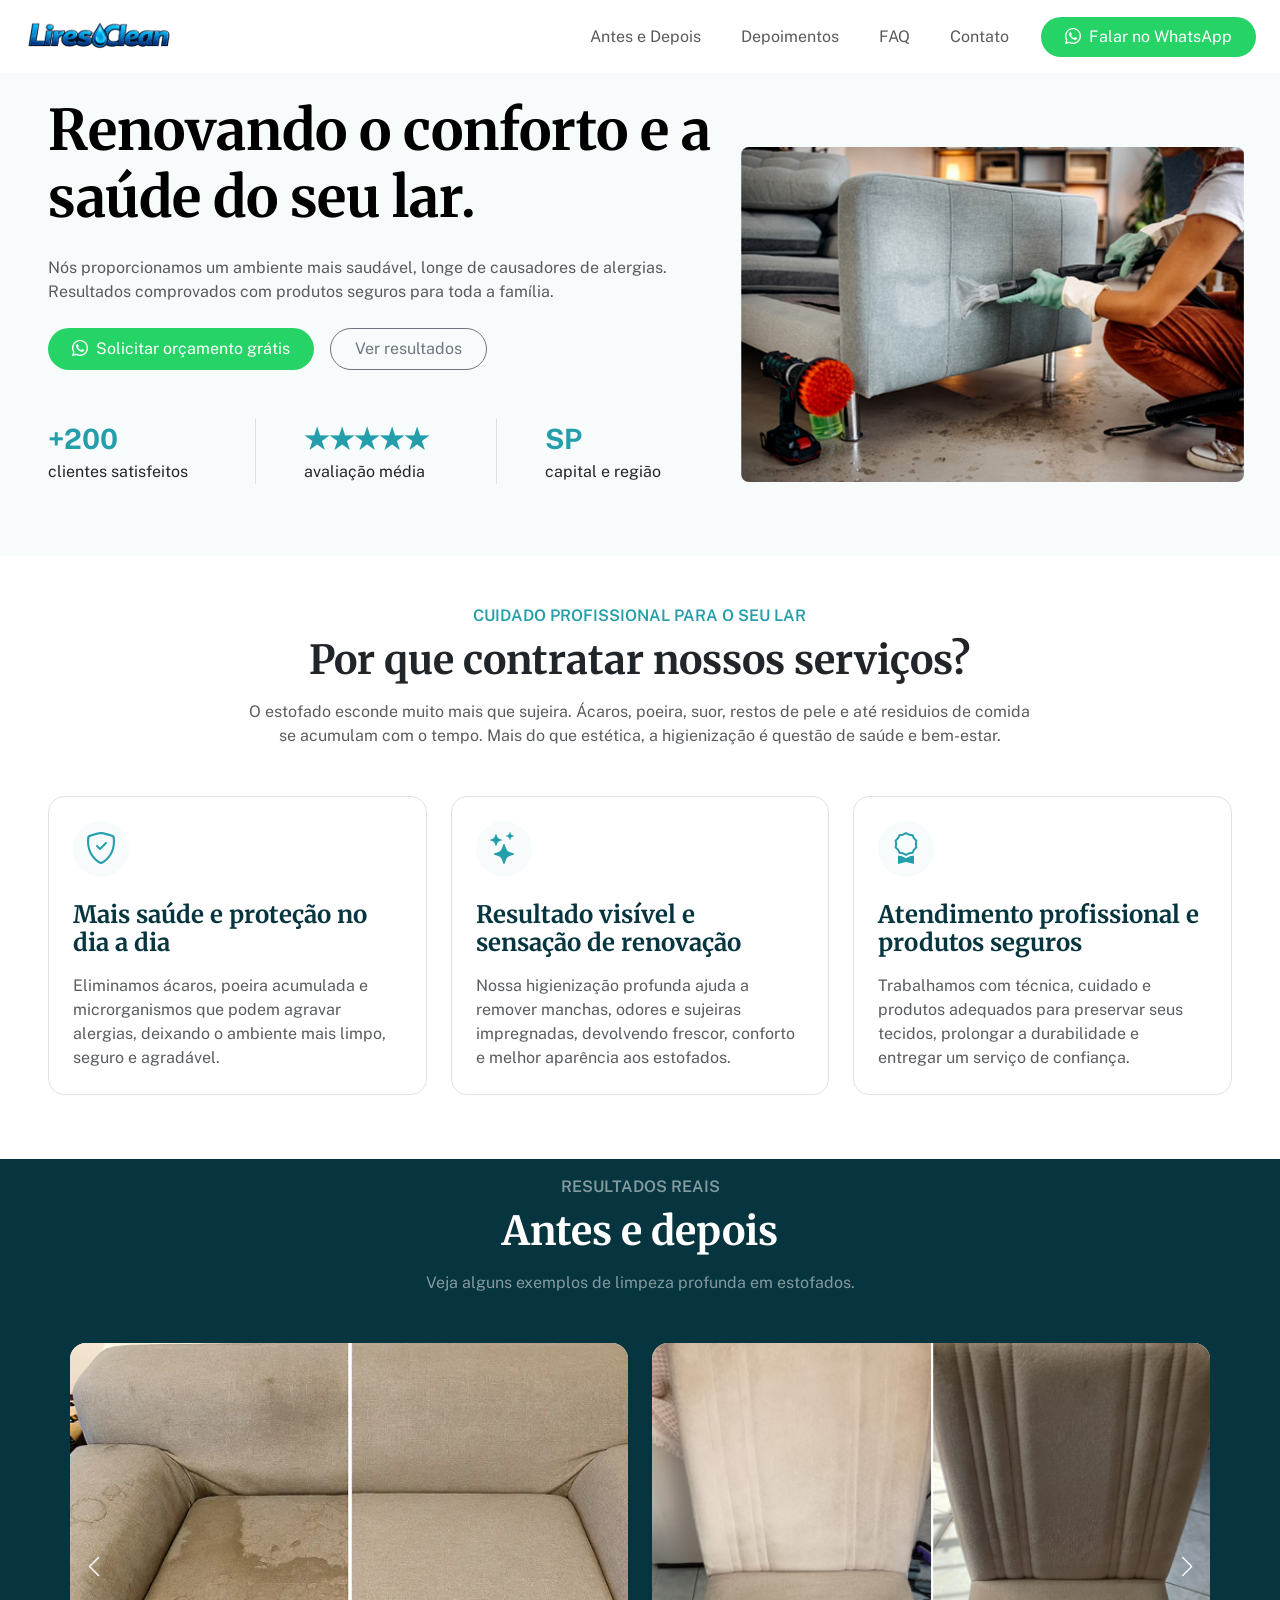
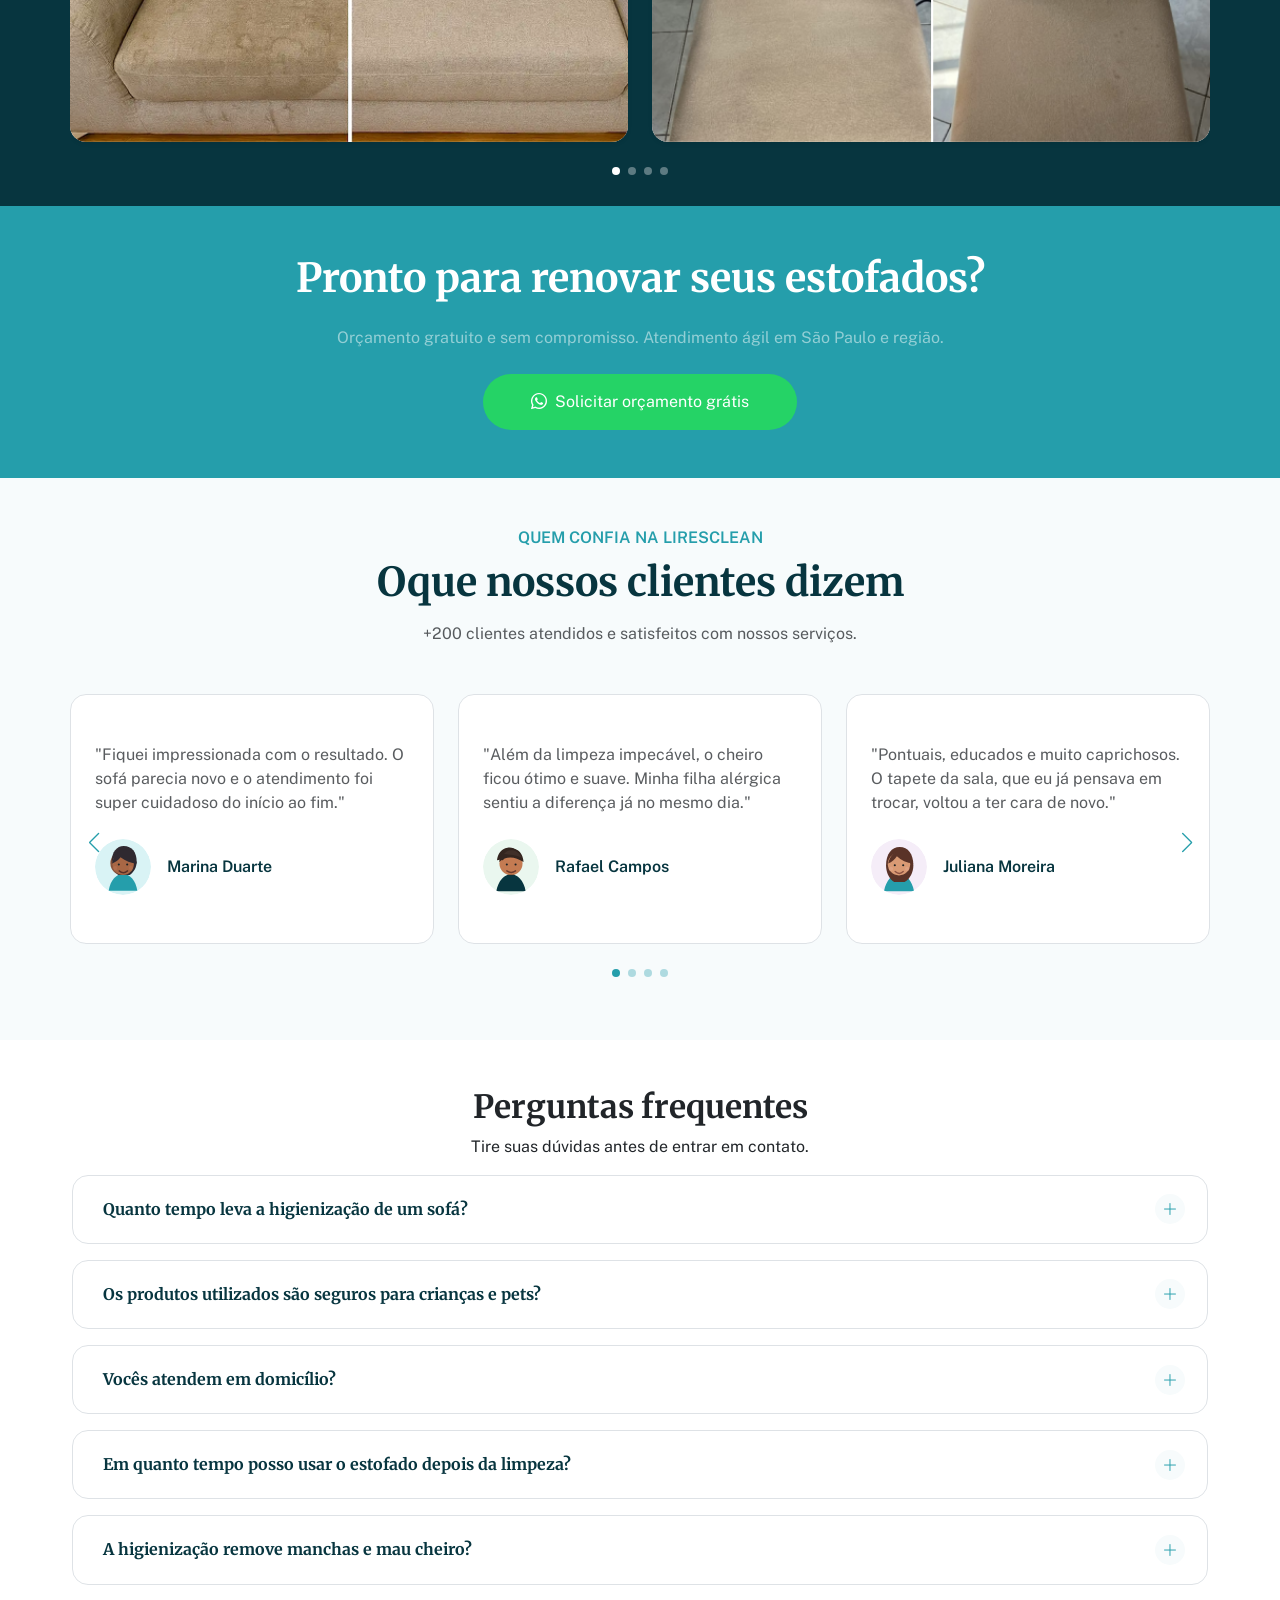
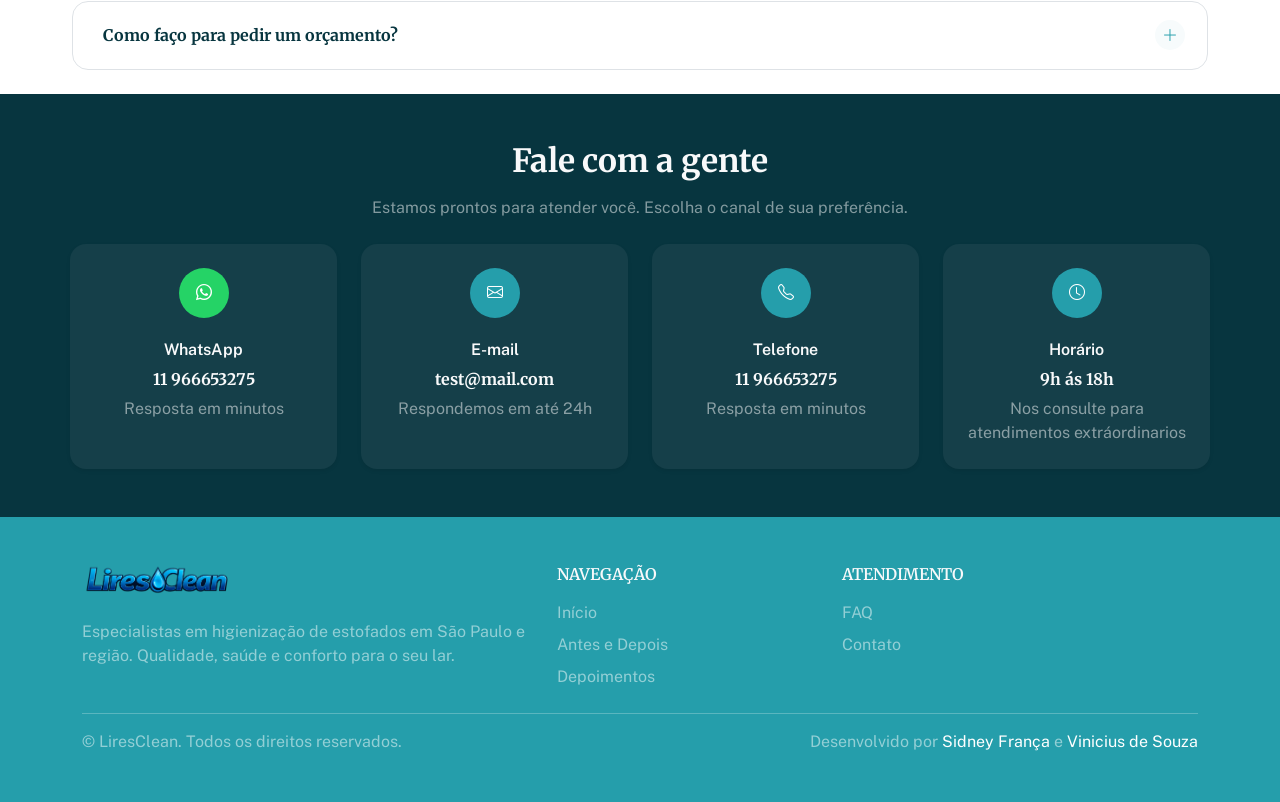
==== commit 9e1ea932: "docs: ajusta readme" ====
--- a/index.html
+++ b/index.html
@@ -6,6 +6,8 @@
   <meta name="viewport" content="width=device-width, initial-scale=1.0" />
   <title>LiresClean - Limpeza e higienização de estofados em São Paulo</title>
 
+
+  <!--Uso de IA: ChatGPT foi utilizado para gerar algumas dessas meta tags -->
   <meta name="description"
     content="LiresClean oferece limpeza profunda e higienização residencial em São Paulo. Deixe sua casa mais saudável com produtos seguros para toda a família." />
   <meta name="keywords"
@@ -384,6 +386,8 @@
     </section>
   </main>
 
+
+  <!-- Uso de IA: ChatGPT foi utilizado como apoio na estruturacao do footer -->
   <footer class="bg-brand-primary text-light py-5">
     <div class="container">
       <div class="row g-4 align-items-start">
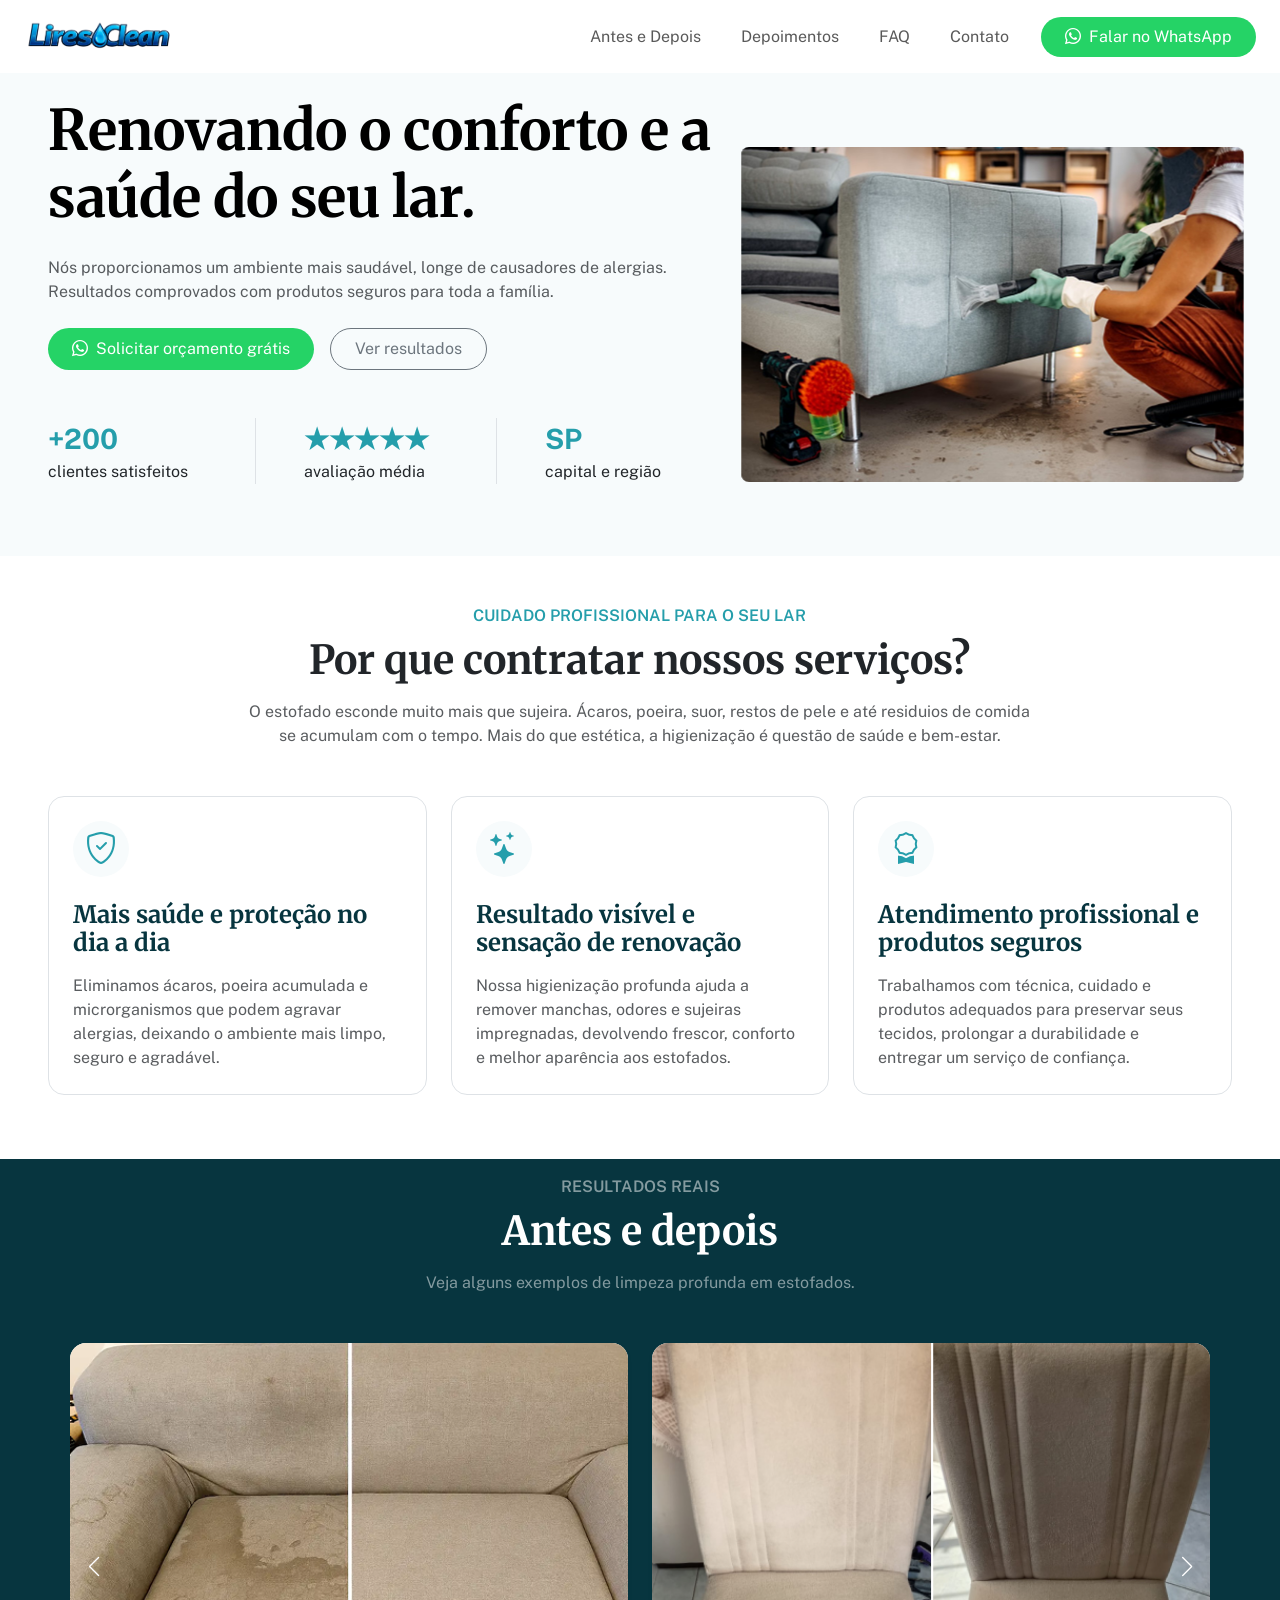
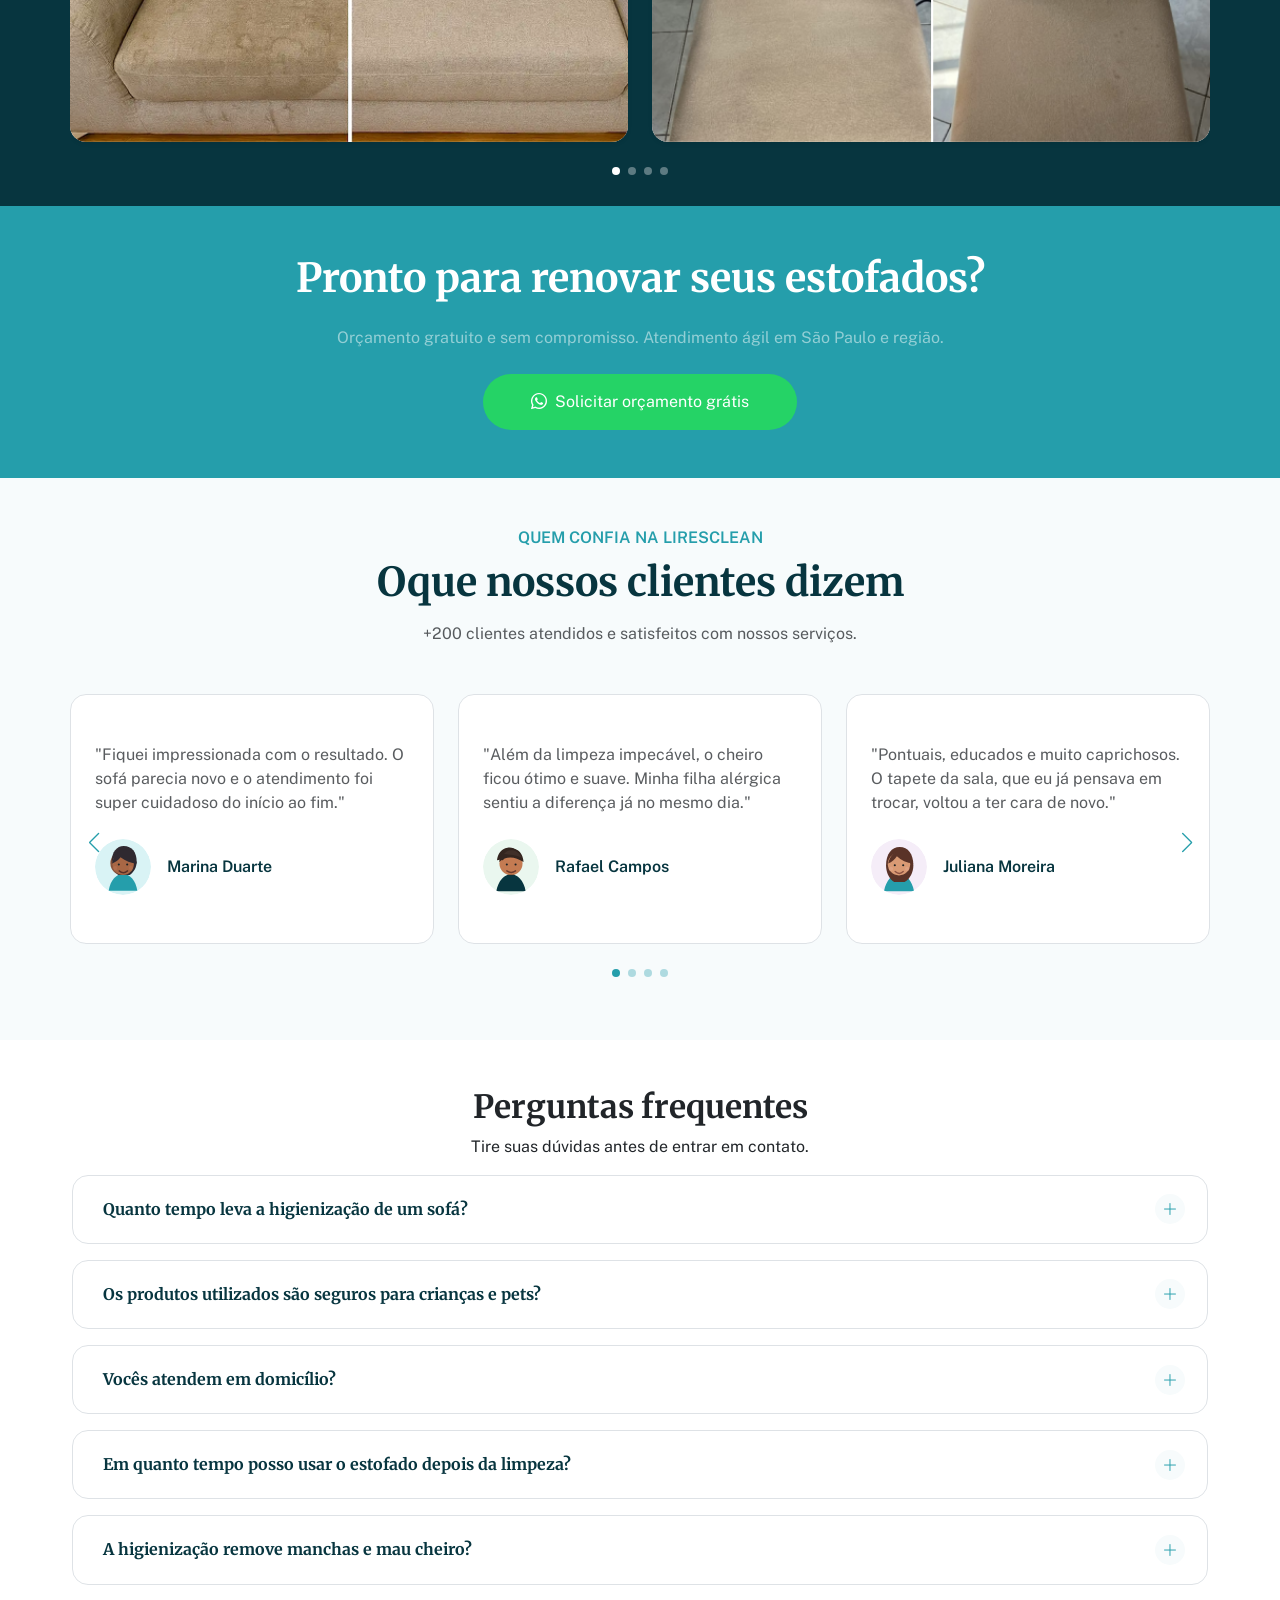
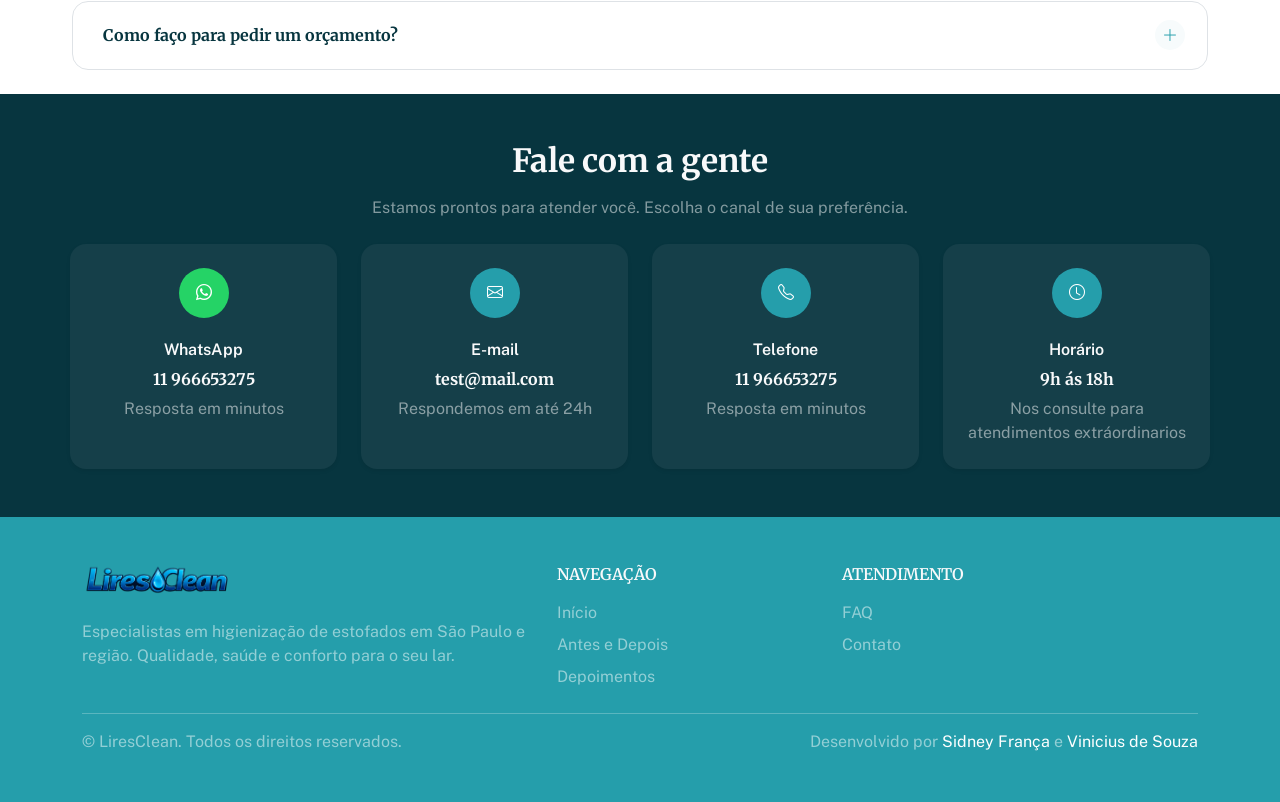
==== commit 978be17c: "chore: adiciona linkedin vinicius" ====
--- a/index.html
+++ b/index.html
@@ -440,7 +440,7 @@
             <a href="https://www.linkedin.com/in/sidney-fran%C3%A7a-86724b28b/"
               class="text-white text-decoration-none">Sidney França</a>
             e
-            <a href="" class="text-white text-decoration-none">Vinicius de Souza</a>
+            <a href="https://www.linkedin.com/in/vin%C3%ADcius-de-souza-correia-nunes-1510683b0/" class="text-white text-decoration-none">Vinicius de Souza</a>
           </p>
         </div>
       </div>
